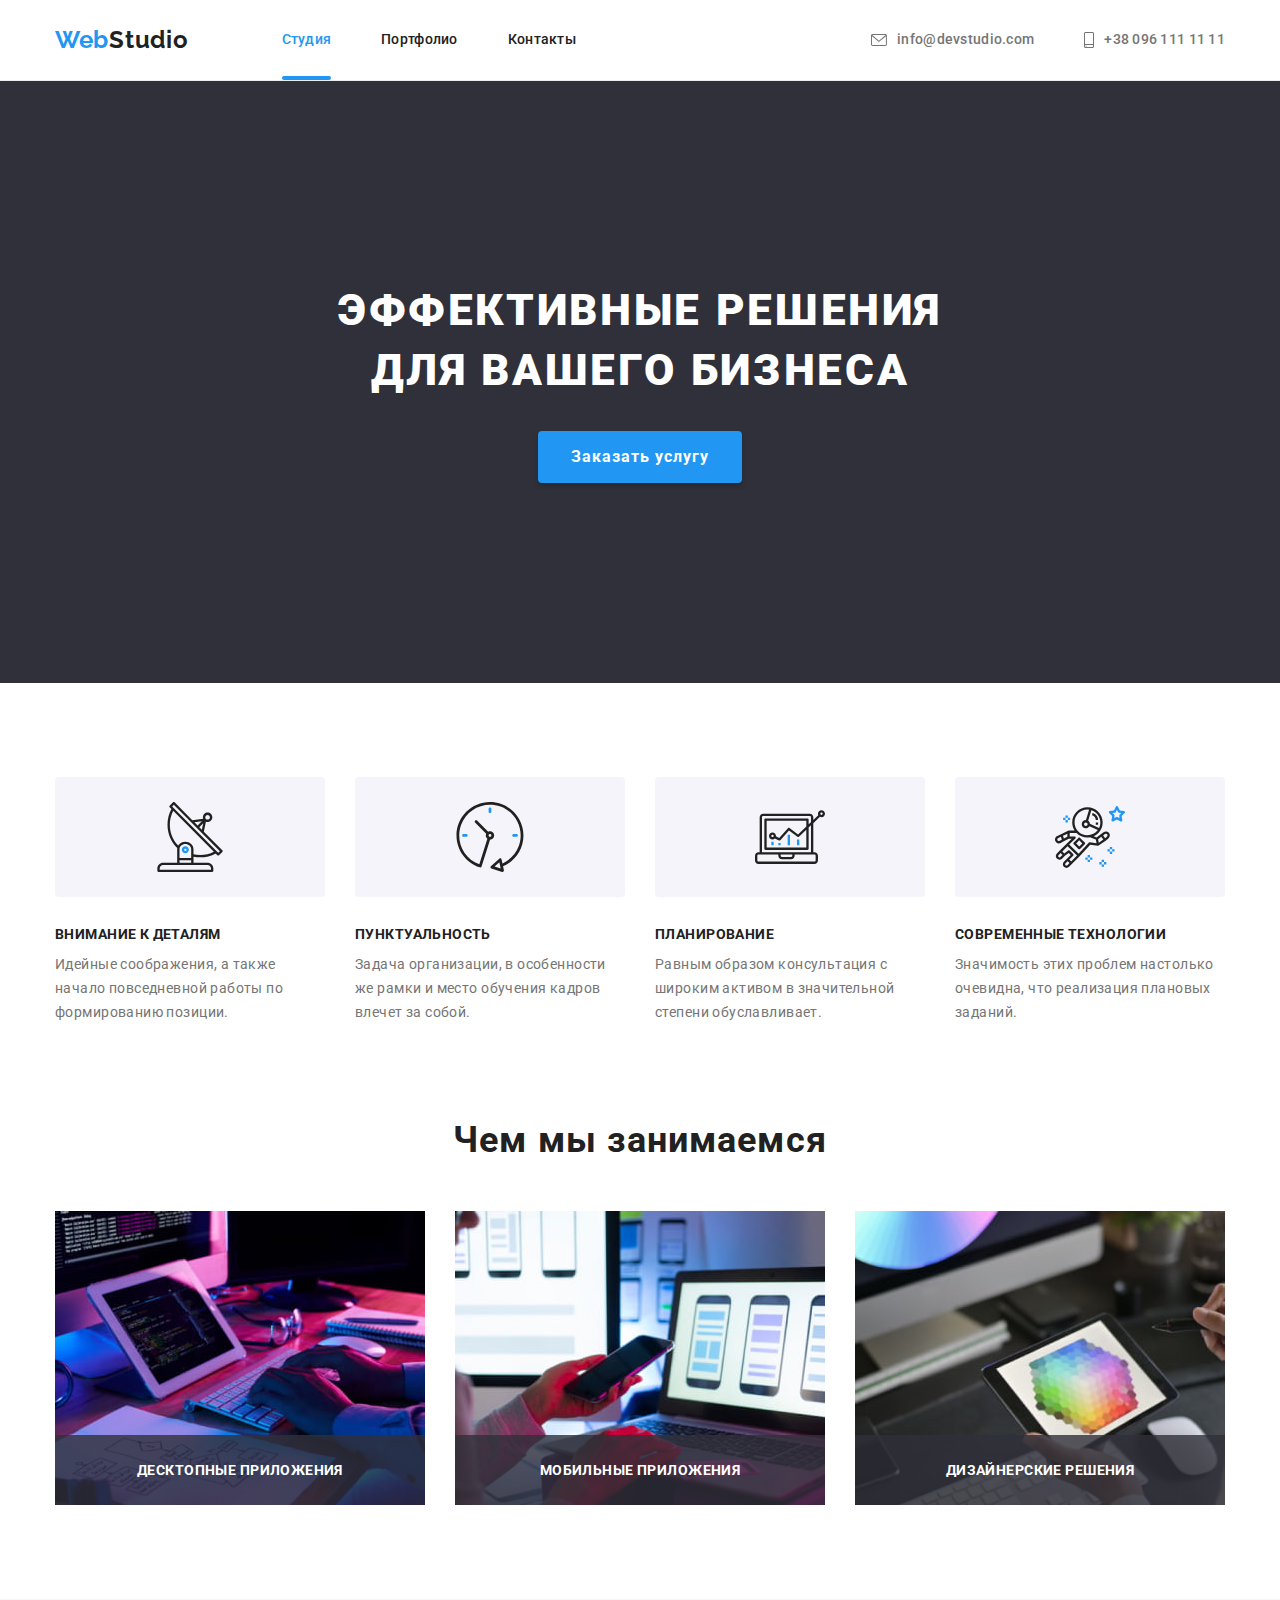
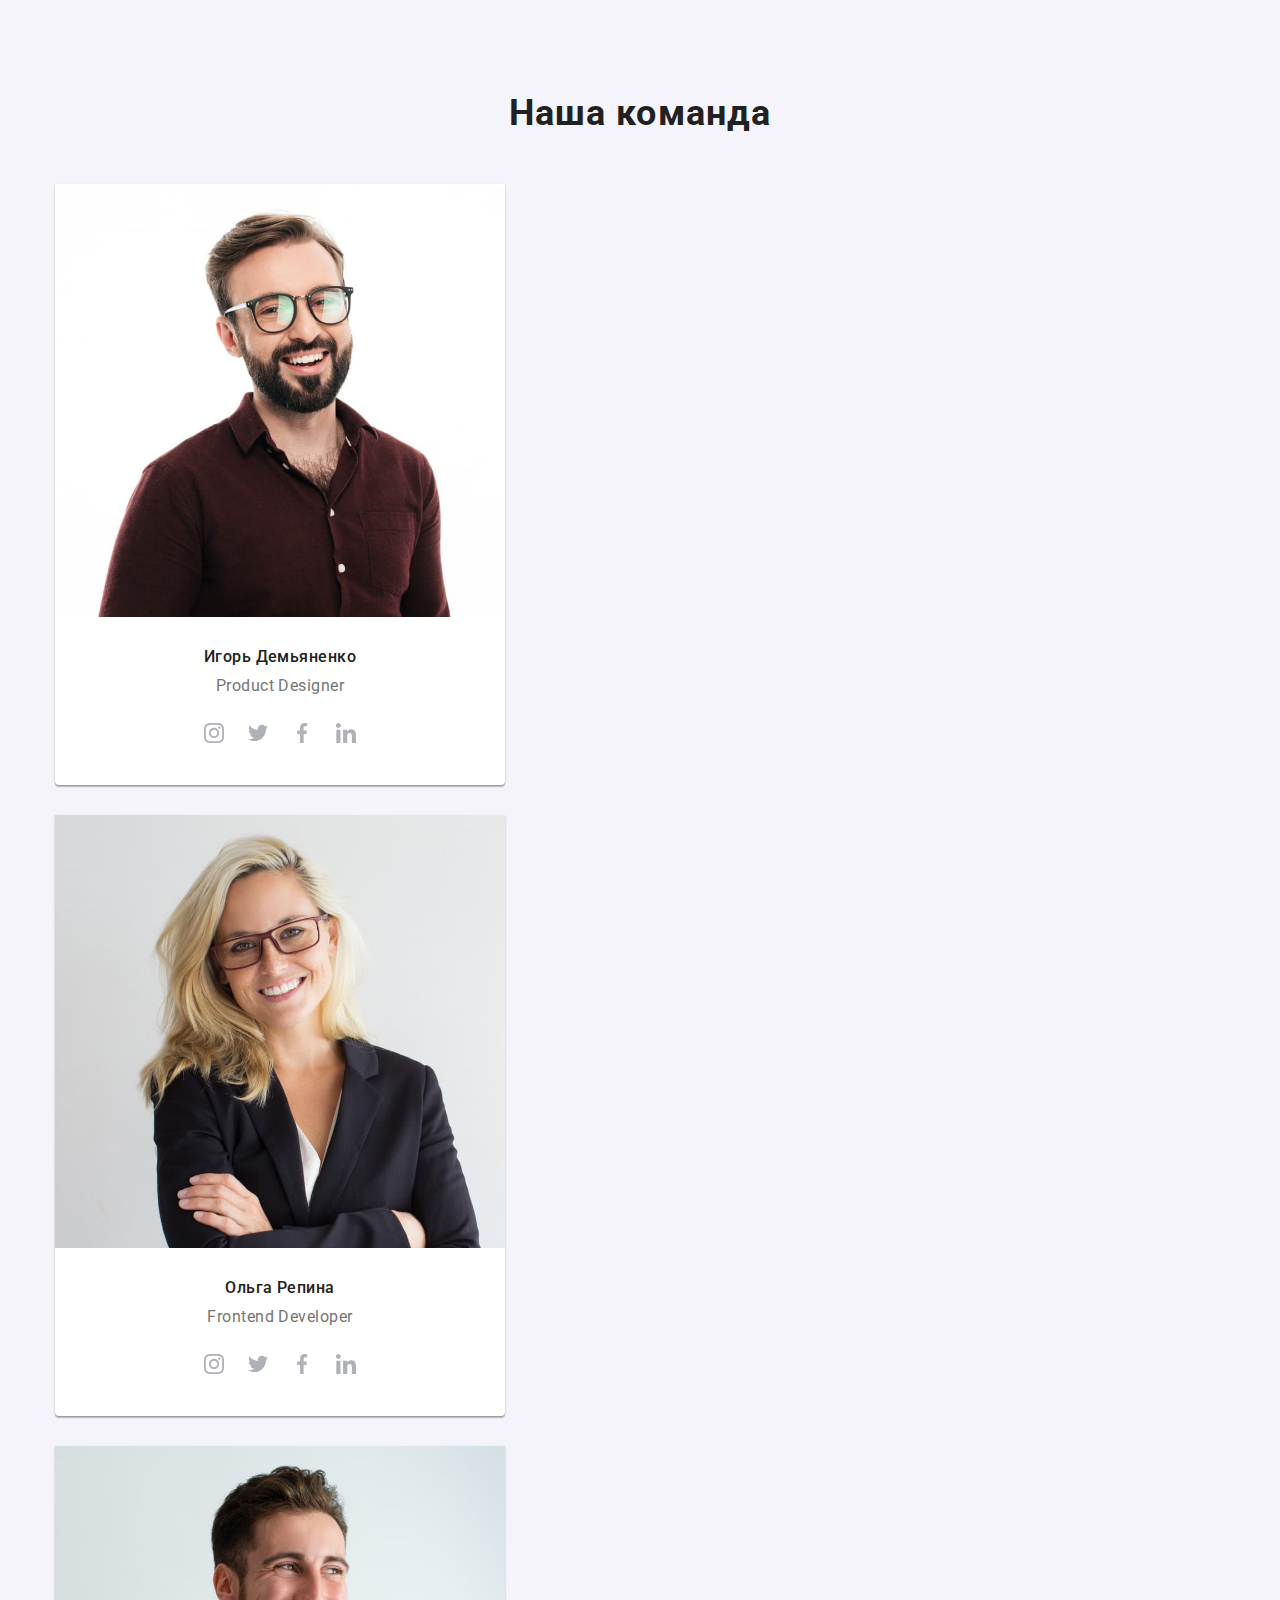
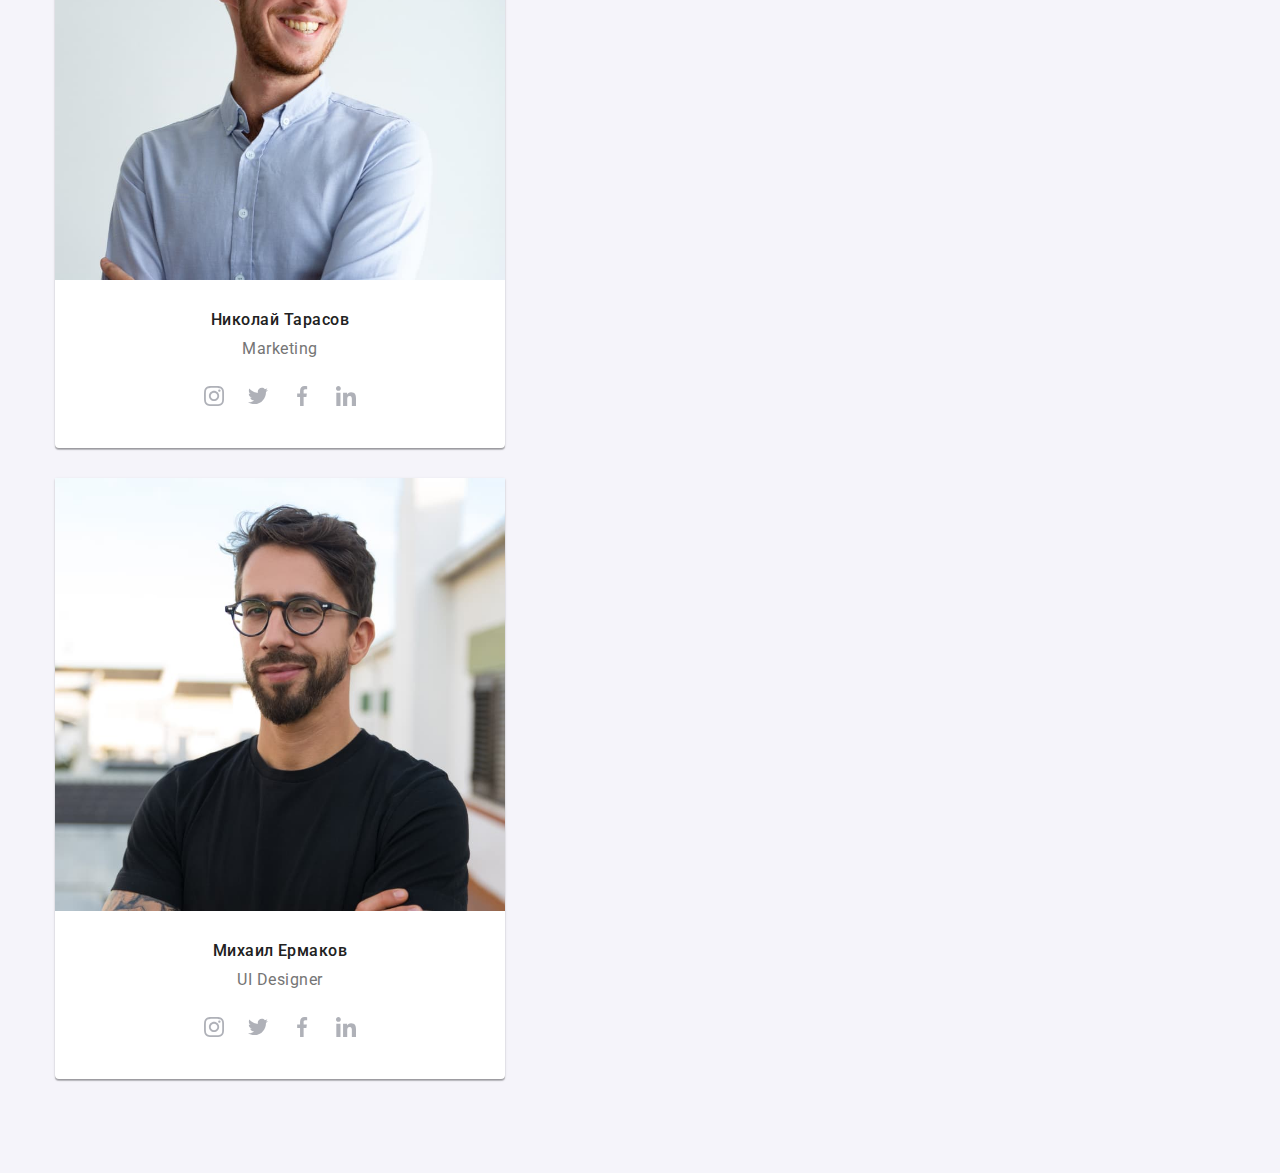
==== index.html @ de8f1e96 "додає команду" ====
<!DOCTYPE html>
<html lang="ru">
  <head>
    <meta charset="UTF-8" />
    <meta http-equiv="X-UA-Compatible" content="IE=edge" />
    <meta name="viewport" content="width=device-width, initial-scale=1.0" />
    <title>WebStudio</title>

    <link rel="preconnect" href="https://fonts.googleapis.com" />
    <link rel="preconnect" href="https://fonts.gstatic.com" crossorigin />
    <link
      href="https://fonts.googleapis.com/css2?family=Raleway:wght@700&family=Roboto:wght@400;500;700;900&display=swap"
      rel="stylesheet"
    />
    <link
      rel="stylesheet"
      href="https://cdnjs.cloudflare.com/ajax/libs/modern-normalize/1.0.0/modern-normalize.min.css"
    />
    <link rel="stylesheet" href="./css/main.min.css" />
  </head>
  <body>
    <!-- ------- Шапка сайту   ------- -->
    <header class="header">
      <div class="container header-container">
        <a lang="en" href="./index.html" class="logo link">
          Web<span class="logo__part">Studio</span>
        </a>

        <button
          type="button"
          class="menu__button"
          data-menu-button
          aria-label="Включение мобильного меню"
          aria-expanded="false"
          aria-controls="menu-container"
        >
          <svg class="menu__icons" width="24" height="16">
            <use
              class="menu-icon"
              href="./images/icon/sprite.svg#icon-menu"
            ></use>
            <use
              class="cross-icon"
              href="./images/icon/sprite.svg#cross-icon"
            ></use>
          </svg>
        </button>

        <nav class="nav">
          <ul class="site-nav__list list">
            <li class="site-nav__item">
              <a
                href="./index.html"
                class="link site-nav__link site-nav__link--current"
              >
                Студия</a
              >
            </li>
            <li class="site-nav__item">
              <a href="./portfolio.html" class="site-nav__link link">
                Портфолио</a
              >
            </li>
            <li class="site-nav__item">
              <a href="" class="site-nav__link link"> Контакты</a>
            </li>
          </ul>
        </nav>

        <ul class="auth-nav list">
          <li class="auth-nav__item">
            <a
              href="mailto:info@devstudio.com"
              class="auth-nav__link auth-nav__link--mail link"
            >
              <svg class="auth-nav__icon" width="16px" height="12px">
                <use href="./images/icon/sprite.svg#icon-envelope"></use></svg
              >info@devstudio.com</a
            >
          </li>
          <li class="auth-nav__item">
            <a
              href="tel:+380961111111"
              class="auth-nav__link auth-nav__link--tel link"
            >
              <svg class="auth-nav__icon" width="10px" height="16px">
                <use href="./images/icon/sprite.svg#icon-smartphone"></use></svg
              >+38 096 111 11 11
            </a>
          </li>
        </ul>
        <div class="menu__container" id="menu-container" data-menu>
          <div class="menu__nav">
            <ul class="menu__nav-list list">
              <li class="menu__nav-item">
                <a class="link menu__nav-link--current" href="./index.html"
                  >Студия</a
                >
              </li>
              <li class="menu__nav-item">
                <a class="link menu__nav-link" href="./portfolio.html"
                  >Портфолио</a
                >
              </li>
              <li class="menu__nav-item">
                <a class="link menu__nav-link" href="./index.html">Контакты</a>
              </li>
            </ul>
          </div>
          <div class="menu__contacts">
            <ul class="menu__contacts-list list">
              <li class="menu__contacts-item">
                <a href="tel:+380961111111" class="menu__contacts-link link"
                  >+38 096 111 11 11</a
                >
              </li>
              <li class="menu__contacts-item">
                <a
                  href="mail:info@devstudio.com"
                  class="menu__contacts-link link"
                  >info@devstudio.com</a
                >
              </li>
            </ul>
            <ul class="main__social-list list">
              <li class="main__social-item">
                <a href="./index.html" class="main__social-link link"
                  >Instagram</a
                >
              </li>
              <li class="main__social-item">
                <a href="./index.html" class="main__social-link link"
                  >Twitter</a
                >
              </li>
              <li class="main__social-item">
                <a href="./index.html" class="main__social-link link"
                  >Facebook</a
                >
              </li>
              <li class="main__social-item">
                <a href="./index.html" class="main__social-link link"
                  >LinkedIn</a
                >
              </li>
            </ul>
          </div>
        </div>
      </div>
    </header>
    <main>
      <!--- --Еффективные решения для вашего бизнеса ---->
      <section class="hero">
        <div class="container">
          <h1 class="hero__title">Эффективные решения для вашего бизнеса</h1>
          <button data-modal-open type="button" class="button">
            Заказать услугу
          </button>
        </div>
      </section>

      <!-------------- Оссобенности ----------------->
      <section class="section">
        <div class="container">
          <h2 hidden>Особенности</h2>
          <ul class="features__list list">
            <li class="features__item">
              <div class="features__icon-container">
                <svg class="features__icon" width="70px" height="70px">
                  <use href="./images/icon/sprite.svg#icon-antenna"></use>
                </svg>
              </div>
              <h3 class="features__title">Внимание к деталям</h3>
              <p class="features__text">
                Идейные соображения, а также начало повседневной работы по
                формированию позиции.
              </p>
            </li>
            <li class="features__item">
              <div class="features__icon-container">
                <svg class="features__icon" width="70px" height="70px">
                  <use href="./images/icon/sprite.svg#icon-clock"></use>
                </svg>
              </div>
              <h3 class="features__title">Пунктуальность</h3>
              <p class="features__text">
                Задача организации, в особенности же рамки и место обучения
                кадров влечет за собой.
              </p>
            </li>
            <li class="features__item">
              <div class="features__icon-container">
                <svg class="features__icon" width="70px" height="70px">
                  <use href="./images/icon/sprite.svg#icon-diagram"></use>
                </svg>
              </div>
              <h3 class="features__title">Планирование</h3>
              <p class="features__text">
                Равным образом консультация с широким активом в значительной
                степени обуславливает.
              </p>
            </li>
            <li class="features__item">
              <div class="features__icon-container">
                <svg class="features__icon" width="70px" height="70px">
                  <use href="./images/icon/sprite.svg#icon-astronaut"></use>
                </svg>
              </div>
              <h3 class="features__title">Современные технологии</h3>
              <p class="features__text">
                Значимость этих проблем настолько очевидна, что реализация
                плановых заданий.
              </p>
            </li>
          </ul>
        </div>
      </section>

      <!-- Чем мы занимаемся -->
      <section class="section performance">
        <div class="container">
          <h2 class="performance__title work">Чем мы занимаемся</h2>
          <ul class="performance__list list">
            <li class="performance__item">
              <div class="performance__thumb">
                <img
                  src="./images/box/box1.jpg"
                  alt="Человек перед планшетом,набирает текст на клавиатуре"
                  width="370"
                  height="294"
                />
                <p class="performance__text">Десктопные приложения</p>
              </div>
            </li>
            <li class="performance__item">
              <div class="performance__thumb">
                <img
                  src="./images/box/box2.jpg"
                  alt="Человек с телефоном в руке работает с ноутбуком"
                  width="370"
                  height="294"
                />
                <p class="performance__text">Мобильные приложения</p>
              </div>
            </li>
            <li class="performance__item">
              <div class="performance__thumb">
                <img
                  src="./images/box/box3.jpg"
                  alt="Человек с планшетом в руке, на планшете цветовая гамма"
                  width="370"
                  height="294"
                />
                <p class="performance__text">Дизайнерские решения</p>
              </div>
            </li>
          </ul>
        </div>
      </section>

      <!-- Наша команда -->
      <section class="section team">
        <div class="container">
          <h2 class="team__title">Наша команда</h2>
          <ul class="team__list list">
            <li class="team__item">
              <img
                class="img"
                src="./images/team/img.jpg"
                alt="Человек в очках и красном поло"
                width="450"
                height="460"
              />
              <div class="team__information-block">
                <h3 class="team__name">Игорь Демьяненко</h3>
                <p lang="en" class="team__position">Product Designer</p>
                <ul class="social-links list">
                  <li class="social-links__item">
                    <a href="" class="social-links__link link"
                      ><svg class="icon-social" width="20px" height="20px">
                        <use
                          href="./images/icon/sprite.svg#icon-instagram"
                        ></use>
                      </svg>
                    </a>
                  </li>
                  <li class="social-links__item">
                    <a href="" class="social-links__link link"
                      ><svg class="icon-social" width="20px" height="20px">
                        <use href="./images/icon/sprite.svg#icon-twitter"></use>
                      </svg>
                    </a>
                  </li>
                  <li class="social-links__item">
                    <a href="" class="social-links__link link"
                      ><svg class="icon-social" width="20px" height="20px">
                        <use
                          href="./images/icon/sprite.svg#icon-facebook"
                        ></use>
                      </svg>
                    </a>
                  </li>
                  <li class="social-links__item">
                    <a href="" class="social-links__link link"
                      ><svg class="icon-social" width="20px" height="20px">
                        <use
                          href="./images/icon/sprite.svg#icon-linkedin"
                        ></use>
                      </svg>
                    </a>
                  </li>
                </ul>
              </div>
            </li>
            <li class="team__item">
              <img
                class="img"
                src="./images/team/img1.jpg"
                alt=":Женщина в черном костюме и очках"
                width="450"
                height="460"
              />
              <div class="team__information-block">
                <h3 class="team__name">Ольга Репина</h3>
                <p lang="en" class="team__position">Frontend Developer</p>
                <ul class="social-links list">
                  <li class="social-links__item">
                    <a href="" class="social-links__link link"
                      ><svg class="icon-social" width="20px" height="20px">
                        <use
                          href="./images/icon/sprite.svg#icon-instagram"
                        ></use>
                      </svg>
                    </a>
                  </li>
                  <li class="social-links__item">
                    <a href="" class="social-links__link"
                      ><svg class="icon-social" width="20px" height="20px">
                        <use href="./images/icon/sprite.svg#icon-twitter"></use>
                      </svg>
                    </a>
                  </li>
                  <li class="social-links__item">
                    <a href="" class="social-links__link"
                      ><svg class="icon-social" width="20px" height="20px">
                        <use
                          href="./images/icon/sprite.svg#icon-facebook"
                        ></use>
                      </svg>
                    </a>
                  </li>
                  <li class="social-links__item">
                    <a href="" class="social-links__link"
                      ><svg class="icon-social" width="20px" height="20px">
                        <use
                          href="./images/icon/sprite.svg#icon-linkedin"
                        ></use>
                      </svg>
                    </a>
                  </li>
                </ul>
              </div>
            </li>
            <li class="team__item">
              <img
                class="img"
                src="./images/team/img2.jpg"
                alt="улыбающийся мужчина в рубашке"
                width="450"
                height="460"
              />
              <div class="team__information-block">
                <h3 class="team__name">Николай Тарасов</h3>
                <p lang="en" class="team__position">Marketing</p>
                <ul class="social-links list">
                  <li class="social-links__item">
                    <a href="" class="social-links__link link"
                      ><svg class="icon-social" width="20px" height="20px">
                        <use
                          href="./images/icon/sprite.svg#icon-instagram"
                        ></use>
                      </svg>
                    </a>
                  </li>
                  <li class="social-links__item">
                    <a href="" class="social-links__link link"
                      ><svg class="icon-social" width="20px" height="20px">
                        <use href="./images/icon/sprite.svg#icon-twitter"></use>
                      </svg>
                    </a>
                  </li>
                  <li class="social-links__item">
                    <a href="" class="social-links__link link"
                      ><svg class="icon-social" width="20px" height="20px">
                        <use
                          href="./images/icon/sprite.svg#icon-facebook"
                        ></use>
                      </svg>
                    </a>
                  </li>
                  <li class="social-links__item">
                    <a href="" class="social-links__link link"
                      ><svg class="icon-social" width="20px" height="20px">
                        <use
                          href="./images/icon/sprite.svg#icon-linkedin"
                        ></use>
                      </svg>
                    </a>
                  </li>
                </ul>
              </div>
            </li>
            <li class="team__item">
              <img
                class="img"
                src="./images/team/img3.jpg"
                alt="Мужчина в черной футболке и очках"
                width="450"
                height="460"
              />
              <div class="team__information-block">
                <h3 class="team__name">Михаил Ермаков</h3>
                <p lang="en" class="team__position">UI Designer</p>
                <ul class="social-links list">
                  <li class="social-links__item">
                    <a href="" class="social-links__link link"
                      ><svg class="icon-social" width="20px" height="20px">
                        <use
                          href="./images/icon/sprite.svg#icon-instagram"
                        ></use>
                      </svg>
                    </a>
                  </li>
                  <li class="social-links__item">
                    <a href="" class="social-links__link link"
                      ><svg class="icon-social" width="20px" height="20px">
                        <use href="./images/icon/sprite.svg#icon-twitter"></use>
                      </svg>
                    </a>
                  </li>
                  <li class="social-links__item">
                    <a href="" class="social-links__link link"
                      ><svg class="icon-social" width="20px" height="20px">
                        <use
                          href="./images/icon/sprite.svg#icon-facebook"
                        ></use>
                      </svg>
                    </a>
                  </li>
                  <li class="social-links__item">
                    <a href="" class="social-links__link link"
                      ><svg class="icon-social" width="20px" height="20px">
                        <use
                          href="./images/icon/sprite.svg#icon-linkedin"
                        ></use>
                      </svg>
                    </a>
                  </li>
                </ul>
              </div>
            </li>
          </ul>
        </div>
      </section>
      <!------------------- Постоянные клиенты----------->
      <!-- <section class="section clients">
        <div class="container">
          <h2 class="clients__title">Постоянные клиенты</h2>
          <ul class="list clients__list">
            <li class="clients__item">
              <a href="" class="clients__link link">
                <svg class="client-icon" width="106" height="60">
                  <use href="./images/icon/sprite.svg#icon-ya-co"></use>
                </svg>
              </a>
            </li>
            <li class="clients__item">
              <a href="" class="clients__link link">
                <svg class="client-icon" width="106" height="60">
                  <use href="./images/icon/sprite.svg#icon-tagline-here"></use>
                </svg>
              </a>
            </li>
            <li class="clients__item">
              <a href="" class="clients__link link">
                <svg class="client-icon" width="106" height="60">
                  <use href="./images/icon/sprite.svg#icon-company"></use>
                </svg>
              </a>
            </li>
            <li class="clients__item">
              <a href="" class="clients__link link">
                <svg class="client-icon" width="106" height="60">
                  <use href="./images/icon/sprite.svg#icon-foster-peters"></use>
                </svg>
              </a>
            </li>
            <li class="clients__item">
              <a href="" class="clients__link link">
                <svg class="client-icon" width="106" height="60">
                  <use href="./images/icon/sprite.svg#icon-brand"></use>
                </svg>
              </a>
            </li>
            <li class="clients__item">
              <a href="" class="clients__link link">
                <svg class="clients__icon" width="106" height="60">
                  <use href="./images/icon/sprite.svg#icon-tag-line"></use>
                </svg>
              </a>
            </li>
          </ul>
        </div>
      </section> -->
    </main>
    <!-- Футер -->
    <!-- <footer class="footer">
      <div class="container footer__container">
        <div class="footer__addres">
          <a lang="en" href="./index.html" class="footer__logo link"
            >Web<span class="footer__logo-part">Studio</span>
          </a>

          <address class="address">
            <ul class="address__list list">
              <li class="address__text">г. Киев, пр-т Леси Украинки, 26</li>
              <li class="address__item">
                <a href="mailto:info@example.com" class="link address__link"
                  >info@example.com</a
                >
              </li>
              <li class="address__item">
                <a href="tel:+380991111111" class="link address__link"
                  >+38 099 111 11 11</a
                >
              </li>
            </ul>
          </address>
        </div>

        <div class="contact-footer">
          <p class="contact-footer__text">присоединяйтесь</p>
          <ul class="contact-footer__list list">
            <li class="contact-footer__item">
              <a href="" class="contact-footer__link link"
                ><svg class="contact-footer__icon" width="20px" height="20px">
                  <use href="./images/icon/sprite.svg#icon-instagram"></use>
                </svg>
              </a>
            </li>
            <li class="contact-footer__item">
              <a href="" class="contact-footer__link link"
                ><svg class="contact-footer__icon" width="20px" height="20px">
                  <use href="./images/icon/sprite.svg#icon-twitter"></use>
                </svg>
              </a>
            </li>
            <li class="contact-footer__item">
              <a href="" class="contact-footer__link link"
                ><svg class="contact-footer__icon" width="20px" height="20px">
                  <use href="./images/icon/sprite.svg#icon-facebook"></use>
                </svg>
              </a>
            </li>
            <li class="contact-footer__item">
              <a href="" class="contact-footer__link link"
                ><svg class="contact-footer__icon" width="20px" height="20px">
                  <use href="./images/icon/sprite.svg#icon-linkedin"></use>
                </svg>
              </a>
            </li>
          </ul>
        </div>

        <div class="subscribe">
          <b class="subscribe__text">Подпишитесь на рассылку</b>
          <form class="subscribe__form">
            <label for="subscribe__label"></label>
            <input
              type="email"
              name="email"
              id="subscribe__label"
              placeholder="E-mail"
              class="subscribe__input"
            />
            <button type="submit" class="button button__subscribe">
              Подписаться
              <svg width="24" height="24" class="subscribe__icon">
                <use href="./images/icon/sprite.svg#send-btn"></use>
              </svg>
            </button>
          </form>
        </div>
      </div>
    </footer> -->
    <!-- --------- бэкдроп и модальное окно--------- -->
    <div class="backdrop is-hidden" data-modal>
      <div class="modal">
        <button data-modal-close class="modal__close-btn" type="button">
          <svg width="11" height="11" class="modal__icon">
            <use href="./images/icon/sprite.svg#icon-close-icon"></use>
          </svg>
        </button>
        <p class="modal__text">Оставьте свои данные, мы вам перезвоним</p>
        <form>
          <div class="input-container">
            <label for="name" class="label">Имя</label>
            <div class="input-wrap">
              <input type="text" name="name" id="name" required class="input" />
              <svg width="18" height="18" class="icon-modal">
                <use href="./images/icon/sprite.svg#icon-person"></use>
              </svg>
            </div>
          </div>
          <div class="input-container">
            <label for="phone" class="label">Телефон</label>
            <div class="input-wrap">
              <input
                type="tel"
                name="phone"
                id="phone"
                required
                minlength="10"
                class="input"
              />
              <svg width="18" height="18" class="icon-modal">
                <use href="./images/icon/sprite.svg#icon-phone"></use>
              </svg>
            </div>
          </div>
          <div class="input-container">
            <label for="mail" class="label">Почта</label>
            <div class="input-wrap">
              <input
                type="email"
                name="mail"
                id="mail"
                required
                minlength="10"
                class="input"
              />
              <svg width="18" height="18" class="icon-modal">
                <use href="./images/icon/sprite.svg#icon-mail"></use>
              </svg>
            </div>
          </div>
          <div class="input-container-comments">
            <label for="comments" class="label">Комментарий</label>
            <textarea
              name="comments"
              id="comments"
              rows="7"
              class="textarea-input"
              placeholder="Введите текст"
            ></textarea>
          </div>

          <div class="policy-container">
            <label for="check" class="license-text">
              <input
                type="checkbox"
                name="license-checkbox"
                id="check"
                class="visually-hidden input-check"
              />
              <svg width="16" height="15" class="chek-icon">
                <use href="./images/icon/sprite.svg#icon-check"></use>
              </svg>
              Соглашаюсь с рассылкой и принимаю&nbsp;
              <a href="./index.html" class="link policy-link">
                Условия договора
              </a>
            </label>
          </div>
          <button type="submit" class="btn-send-modal button">Отправить</button>
        </form>
      </div>
    </div>
    <script src="./js/modal.js"></script>
    <script src="./js/menu.js"></script>
  </body>
</html>
---- css/main.min.css ----
:root{--accent-color: #2196f3;--basic-color-white: #ffffff;--second-background-color: #2f303a;--btn-background: #f5f4fa;--first-text-color: #212121;--secondary-text-color: #757575;--footter-contact-color: rgba(255, 255, 255, 0.6);--icon-color: #afb1b8}.visually-hidden{position:absolute;white-space:nowrap;width:1px;height:1px;overflow:hidden;border:0;padding:0;clip:rect(0 0 0 0);clip-path:inset(50%);margin:-1px}body{color:var(--first-text-color);background-color:var(--basic-color-white);font-family:"Roboto",sans-serif;font-size:14px}*,*::before,*::after{box-sizing:border-box}h1,h2,h3,h4,h5,h6,ul,p{margin-bottom:0;margin-top:0}img{display:block;max-width:100%;height:auto}.link{text-decoration:none}.list{list-style:none;padding:0px;margin:0px}.container{margin:0 auto;padding-left:15px;padding-right:15px}@media screen and (min-width: 480px){.container{width:480px}}@media screen and (min-width: 768px){.container{width:768px}}@media screen and (min-width: 1200px){.container{width:1200px}}.button{display:inline-block;color:var(--basic-color-white);background-color:var(--accent-color);font-family:inherit;font-weight:700;font-size:16px;line-height:1.88;align-items:center;text-align:center;letter-spacing:.06em;cursor:pointer;border-radius:4px;padding:10px 32px;min-width:200px;border:1px solid rgba(0,0,0,0);margin-left:auto;margin-right:auto;box-shadow:0px 4px 4px rgba(0,0,0,.15);transition:background-color 250ms cubic-bezier(0.4, 0, 0.2, 1)}.button:hover,.button:focus{background-color:#188cef}.section{padding-top:60px;padding-bottom:60px}@media screen and (min-width: 1200px){.section{padding-top:94px;padding-bottom:94px}}.backdrop{top:0;left:0;width:100%;height:100%;position:fixed;background-color:rgba(0,0,0,.2);opacity:1;transition:opacity 250ms cubic-bezier(0.4, 0, 0.2, 1);z-index:101;overflow-y:scroll}.is-hidden{visibility:0;opacity:0;pointer-events:none}.modal{justify-content:center;position:absolute;top:50%;left:50%;transform:translate(-50%, -50%) scale(1);background-color:var(--basic-color-white);max-width:450px;width:100%;max-height:609px;border-radius:4px;transition:transform 250ms cubic-bezier(0.4, 0, 0.2, 1);padding:40px;overflow:auto}.is-hidden .modal{transform:scale(1.1) translate(-50%, -50%)}@media screen and (min-width: 1200px){.modal{max-width:528px;height:581px}}.modal__close-btn{position:absolute;right:8px;top:8px;display:flex;align-items:center;justify-content:center;border:1px solid rgba(0,0,0,.1);border-radius:50%;cursor:pointer;width:30px;height:30px;background-color:rgba(0,0,0,0);fill:#000;transition:fill 250ms cubic-bezier(0.4, 0, 0.2, 1)}.modal__close-btn:hover,.modal__close-btn:focus{fill:var(--accent-color)}.modal__text{font-style:normal;font-weight:700;font-size:20px;line-height:1.5;text-align:center;letter-spacing:.03em;color:var(--first-text-color);margin-bottom:12px}@media screen and (min-width: 1200px){.modal__text{line-height:1.15}}.input-container{display:flex;flex-direction:column;margin-left:auto;margin-right:auto;margin-bottom:10px;width:100%}.input-container:not(:last-child){margin-bottom:10px}.input-container-comments{display:flex;padding:0;margin-bottom:20px;flex-direction:column;margin-left:auto;margin-right:auto;margin-bottom:20px;width:100%}.label{font-weight:400;font-size:12px;line-height:1.16;letter-spacing:.01em;color:var(--secondary-text-color);margin-bottom:4px}.input{width:100%;height:40px;border:1px solid rgba(33,33,33,.2);border-radius:4px;padding:14px 42px;outline:rgba(0,0,0,0);transition:border-color 250ms cubic-bezier(0.4, 0, 0.2, 1)}.input:focus{border-color:var(--accent-color)}.icon-modal{position:absolute;left:15px;top:50%;transform:translateY(-50%);fill:var(--first-text-color);transition:fill 250ms cubic-bezier(0.4, 0, 0.2, 1)}.input:focus+.icon-modal{fill:var(--accent-color)}.input-wrap{position:relative;padding:0;margin:0}.textarea-input{width:100%;border:1px solid rgba(33,33,33,.2);border-radius:4px;padding:14px 42px;outline:rgba(0,0,0,0);transition:border-color 250ms cubic-bezier(0.4, 0, 0.2, 1);height:120px;resize:none;padding:12px 16px}.textarea-input:focus{border-color:var(--accent-color)}.textarea-input::placeholder{margin:12px 16px;font-style:normal;font-weight:400;font-size:12px;line-height:1.16;letter-spacing:.01em;color:rgba(117,117,117,.5)}.chek-icon{display:inline-block;margin-right:8.38px;border:2px solid var(--first-text-color);border-radius:2px;transition:background-color 250ms cubic-bezier(0.4, 0, 0.2, 1),border-color 250ms cubic-bezier(0.4, 0, 0.2, 1)}.input-check:checked+.chek-icon{background-color:var(--accent-color);border-color:var(--accent-color)}.input-check:focus+.chek-icon{border-color:var(--accent-color)}.policy-link{text-decoration:underline;color:var(--accent-color);font-size:12px;line-height:1.17;letter-spacing:.03em}.license-text{display:flex;align-items:center;justify-content:center;font-style:normal;font-weight:400;font-size:12px;line-height:1.17;letter-spacing:.03em;color:var(--secondary-text-color)}@media screen and (min-width: 1200px){.license-text{font-size:14px;line-height:1.71}}.policy-container{padding-bottom:0;margin-bottom:30px}.btn-send-modal{height:50px;display:flex;align-items:center;justify-content:center;margin:0 auto}.menu__button{padding:0;margin-left:auto;border:none;background-color:rgba(0,0,0,0);margin-left:auto;z-index:100}@media screen and (min-width: 768px){.menu__button{display:none}}.cross-icon{display:none}.menu__button.is-open .cross-icon{display:block}@media screen and (min-width: 768px){.cross-icon,.menu-icons{display:none}}.menu__button.is-open .menu-icon{display:none}.menu-icon,.cross-icon{fill:var(--first-text-color);transition:fill 250ms cubic-bezier(0.4, 0, 0.2, 1)}.menu-icon .menu__button:hover,.menu__button:focus .menu-icon,.cross-icon .menu__button:hover,.menu__button:focus .cross-icon{fill:var(--accent-color)}@media screen and (min-width: 768px){.menu-icon,.cross-icon{display:none}}.is-open{top:21px;right:25px;display:block;position:fixed}@media screen and (max-width: 767.98px){.menu__container{display:none;position:fixed;top:0;width:100vw;height:100vh;left:0;padding:48px 10px 48px 40px;left:0;font-weight:500;font-size:40px;line-height:1.17;letter-spacing:.02em;background:var(--basic-color-white);box-shadow:0px 4px 8px rgba(0,0,0,.04),0px 2px 4px rgba(0,0,0,.08),0px 1px 3px rgba(0,0,0,.16);overflow:auto}.menu__container.is-open{display:flex;flex-direction:column}}@media screen and (min-width: 768px){.menu__container{display:none}}.menu__nav{margin-bottom:auto}.menu__nav-item:not(:last-child){margin-bottom:32px}.menu__nav-link{color:var(--first-text-color)}.menu__nav-link:hover,.menu__nav-link:hover{color:var(--accent-color)}.menu__nav-link--current{color:var(--accent-color)}.menu__contacts-list{margin-bottom:64px}.menu__contacts-item:nth-child(1){margin-bottom:32px}.menu__contacts-link{color:var(--secondary-text-color);transition:color 250ms cubic-bezier(0.4, 0, 0.2, 1)}.menu__contacts-link:hover,.menu__contacts-link:focus{color:var(--accent-color)}.main__social-list{display:flex}.main__social-item{position:relative;margin-right:20px}.main__social-item:not(:last-child)::after{content:"";position:absolute;top:45%;right:-10px;width:1px;height:22px;border:1px solid rgba(33,33,33,.2)}.main__social-link{font-style:normal;font-weight:500;font-size:18px;line-height:1.22px;letter-spacing:.02em;color:#2196f3;transition:color 250ms cubic-bezier(0.4, 0, 0.2, 1)}.header{border-bottom:1px solid #ececec;position:relative}.header-container{display:flex}.nav{display:none}@media screen and (min-width: 768px){.nav{display:flex;margin-left:88px}}@media screen and (min-width: 1200px){.nav{margin-left:93px}}.logo{display:block;padding-top:16px;padding-bottom:16px;color:var(--accent-color);font-family:"Raleway",sans-serif;font-weight:700;font-size:24px;line-height:1.16;letter-spacing:.03em}@media screen and (min-width: 768px){.logo{padding-top:26px;padding-bottom:26px}}.logo__part{color:var(--first-text-color)}.site-nav__list{display:none}@media screen and (min-width: 768px){.site-nav__list{display:flex}}.site-nav__item:not(:first-child){margin-left:50px}.site-nav__link{display:block;padding-top:24px;padding-bottom:25px;font-weight:500;line-height:1.14;letter-spacing:.02em;color:var(--first-text-color);padding-top:32px;padding-bottom:32px;position:relative;transition:color 250ms cubic-bezier(0.4, 0, 0.2, 1)}.site-nav__link::after{content:"";position:absolute;left:0;bottom:0;display:block;width:100%;height:4px;background-color:var(--accent-color);border-radius:2px;transform:scaleX(0);transition:transform 250ms cubic-bezier(0.4, 0, 0.2, 1)}.site-nav__link:hover,.site-nav__link:focus{color:var(--accent-color)}.site-nav__link:hover::after,.site-nav__link:focus::after{transform:scaleX(1)}.site-nav__link--current{color:var(--accent-color)}.site-nav__link--current::after{content:"";position:absolute;left:0;bottom:0;display:block;width:100%;height:4px;background-color:var(--accent-color);border-radius:2px;transform:scaleX(1);opacity:1}.auth-nav{display:none}@media screen and (min-width: 768px){.auth-nav{display:flex;flex-direction:column;margin-left:auto}}@media screen and (min-width: 1200px){.auth-nav{flex-direction:row}}@media screen and (min-width: 1200px){.auth-nav__item:not(:first-child){margin-left:50px}.auth-nav__link{padding-top:32px;padding-bottom:32px}}.auth-nav__icon{margin-right:10px;fill:currentColor}@media screen and (max-width: 1199.5px){.auth-nav__item:nth-child(1){margin-bottom:10px}}.auth-nav__link{display:flex;color:var(--secondary-text-color);font-weight:500;line-height:1.14;letter-spacing:.02em;align-items:center;transition:color 250ms cubic-bezier(0.4, 0, 0.2, 1)}.auth-nav__link:hover,.auth-nav__link:focus{color:var(--accent-color)}.auth-nav__link:hover::after,.auth-nav__link:focus::after{transform:scaleX(1)}@media screen and (max-width: 1199.5px){.auth-nav__link--mail{padding-top:21px;line-height:1.16}.auth-nav__link--tel{padding-bottom:21px;line-height:1.16}}.hero{color:var(--basic-color-white);background-color:var(--second-background-color);background-size:cover;background-repeat:no-repeat;background-position:center;margin-bottom:0;margin-top:0;margin-left:auto;margin-right:auto;padding-top:118px;padding-bottom:118px;text-align:center}@media screen and (min-width: 1200px){.hero{padding-top:200px;padding-bottom:200px}}.hero__title{font-weight:900;font-size:26px;line-height:1.62;letter-spacing:.06em;text-transform:uppercase;text-align:center;max-width:360px;margin-top:0;margin-left:auto;margin-right:auto;margin-bottom:30px}@media screen and (min-width: 1200px){.hero__title{font-size:44px;line-height:1.36;max-width:696px}}.features__title{font-weight:700;font-size:14px;line-height:1.14;text-align:center;letter-spacing:.03em;text-transform:uppercase;margin-bottom:10px}@media screen and (min-width: 768px){.features__title{text-align:left}}.features__text{font-weight:400;font-size:14px;line-height:1.71;letter-spacing:.03em;color:var(--secondary-text-color)}@media screen and (min-width: 768px){.features__list{display:flex;flex-wrap:wrap}}.features__item{max-width:450px}.features__item:not(:last-child){margin-bottom:30px}@media screen and (min-width: 768px){.features__item{max-width:354px}}@media screen and (min-width: 1200px){.features__item{max-width:270px;margin-bottom:0;flex-wrap:nowrap}}@media screen and (min-width: 1200px){.features__item:not(:last-child){margin-right:30px;margin-bottom:0}}@media screen and (min-width: 768px){.features__item:nth-child(2n+1){margin-right:30px}}@media screen and (min-width: 768px){.features__item:nth-child(n+3){margin-bottom:0px}}.features__icon-container{height:120px;display:flex;align-items:center;justify-content:center;margin-bottom:30px;background-color:var(--btn-background);border-radius:4px}.performance{display:none;padding-top:0}@media screen and (min-width: 1200px){.performance{display:block}}.performance__title{font-weight:700;font-size:36px;line-height:1.17;text-align:center;letter-spacing:.03em;margin-bottom:50px}.performance__thumb{position:relative}.performance__text{display:flex;position:absolute;bottom:0;background-color:rgba(47,48,58,.8);justify-content:center;align-items:center;height:70px;width:100%;font-style:normal;font-weight:700;line-height:16px;text-align:center;letter-spacing:.03em;text-transform:uppercase;color:var(--basic-color-white)}.performance__list{display:flex}.performance__item:not(:last-child){margin-right:30px}.team{background-color:var(--btn-background)}.team__title{font-style:normal;font-size:36px;color:var(--first-text-color);margin-bottom:50px;font-weight:700;line-height:1.14;letter-spacing:.03em;text-align:center}.team__item{max-width:450px;box-shadow:0px 1px 3px rgba(0,0,0,.12),0px 1px 1px rgba(0,0,0,.14),0px 2px 1px rgba(0,0,0,.2);border-radius:0px 0px 4px 4px;background-color:var(--basic-color-white)}.team__item:not(:last-child){margin-bottom:30px}.team__information-block{padding:30px 0px}.team__name{margin-bottom:10px;font-weight:500;font-size:16px;line-height:1.19;text-align:center;letter-spacing:.03em;color:var(--first-text-color)}.team__position{font-weight:400;font-size:16px;line-height:1.19;text-align:center;letter-spacing:.03em;color:var(--secondary-text-color);margin-bottom:16px}.social-links{display:flex;justify-content:center;align-items:center}.social-links__link{display:flex;width:44px;height:44px;justify-content:center;align-items:center;border-radius:50%;fill:var(--icon-color);transition:background-color 250ms cubic-bezier(0.4, 0, 0.2, 1),fill 250ms cubic-bezier(0.4, 0, 0.2, 1)}.social-links__link:hover,.social-links__link:focus{background-color:var(--accent-color);fill:var(--basic-color-white)}.clients__title{font-style:normal;font-weight:700;font-size:36px;line-height:1.17;text-align:center;letter-spacing:.03em;margin-bottom:50px}.clients__list{display:flex}.clients__item:not(:last-child){margin-right:30px}.clients__link{display:flex;width:170px;height:92px;justify-content:center;align-items:center;border:1px solid var(--icon-color);border-radius:4px;outline:rgba(0,0,0,0);fill:var(--icon-color);transition:border-color 250ms cubic-bezier(0.4, 0, 0.2, 1),fill 250ms cubic-bezier(0.4, 0, 0.2, 1)}.clients__link:hover,.clients__link:focus{border-color:var(--accent-color);fill:var(--accent-color)}.footer{padding-top:60px;padding-bottom:60px;display:flex;background-color:var(--second-background-color)}.footer__container{display:flex;align-items:baseline}.footer__addres{margin-right:70px}.footer__logo{display:block;color:var(--accent-color);font-family:"Raleway",sans-serif;font-weight:700;font-size:26px;line-height:1.19;letter-spacing:.03em}.footer__logo-part{color:var(--basic-color-white)}.address{margin-top:20px}.address__link{transition:color 250ms cubic-bezier(0.4, 0, 0.2, 1);font-weight:400;line-height:1.71;letter-spacing:.03em;font-style:normal;color:var(--footter-contact-color)}.address__link:hover,.address__link:focus{color:var(--accent-color)}.address__item:not(:last-child){margin-bottom:9px}.address__text{font-weight:400;line-height:1.71;letter-spacing:.03em;font-style:normal;color:var(--basic-color-white);margin-bottom:9px}.contact-footer{margin-right:auto}.contact-footer__list{display:flex}.contact-footer__text{font-style:normal;font-weight:700;line-height:16px;letter-spacing:.03em;text-transform:uppercase;color:var(--basic-color-white);margin-bottom:20px}.contact-footer__item:not(:last-child){margin-right:10px}.contact-footer__link{width:44px;height:44px;display:flex;background-color:rgba(255,255,255,.1);fill:var(--basic-color-white);justify-content:center;align-items:center;border-radius:50%;transition:background-color 250ms cubic-bezier(0.4, 0, 0.2, 1)}.contact-footer__link:hover,.contact-footer__link:focus{background-color:var(--accent-color)}.subscribe__text{font-style:normal;font-weight:700;font-size:14px;line-height:1.14;letter-spacing:.03em;text-transform:uppercase;color:#fff}.subscribe__form{margin-top:20px;margin-left:0}.subscribe__input{width:358px;height:50px;margin-right:10px;border:1px solid rgba(255,255,255,.3);filter:drop-shadow(0px 4px 4px rgba(0, 0, 0, 0.15));border-radius:4px;background-color:rgba(0,0,0,0);padding-left:16px;margin-right:12px;color:var(--basic-color-white)}.subscribe__input::placeholder{font-style:normal;font-size:16px;line-height:1.25;display:flex;align-items:center;letter-spacing:.03em;color:rgba(255,255,255,.6);padding-top:15px;padding-bottom:15px}.button__subscribe{display:inline-flex;min-width:200px;height:50px;border:0px;margin-left:auto;margin-right:auto}.subscribe__icon{margin-left:10px;fill:var(--basic-color-white)}.sorting__list{display:flex;justify-content:center;margin-bottom:50px}.sorting__item:not(:first-child){margin-left:8px}.sorting__btn,.sorting__btn--current{min-width:73px;padding:6px 22px;background-color:var(--btn-background);color:var(--first-text-color);box-shadow:none;font-weight:500;line-height:1.63;letter-spacing:.03em;border:1px solid rgba(0,0,0,0);transition:background-color 250ms cubic-bezier(0.4, 0, 0.2, 1),color 250ms cubic-bezier(0.4, 0, 0.2, 1),box-shadow 250ms cubic-bezier(0.4, 0, 0.2, 1)}.sorting__btn:hover,.sorting__btn:focus{background-color:var(--accent-color);color:var(--basic-color-white);box-shadow:0px 3px 1px rgba(0,0,0,.1),0px 1px 2px rgba(0,0,0,.08),0px 2px 2px rgba(0,0,0,.12)}.sorting__btn--current{background-color:var(--accent-color);color:var(--basic-color-white);box-shadow:0px 3px 1px rgba(0,0,0,.1),0px 1px 2px rgba(0,0,0,.08),0px 2px 2px rgba(0,0,0,.12)}.portfolio__list{display:flex;flex-wrap:wrap}.portfolio__item{margin-bottom:30px}.portfolio__item:not(:nth-child(3n)){margin-right:30px}.portfolio__item:nth-last-child(-n+3){margin-bottom:0}.portfolio__link{display:block;background-color:var(--basic-color-white);cursor:pointer;transition:box-shadow 250ms cubic-bezier(0.4, 0, 0.2, 1)}.portfolio__link:hover,.portfolio__link:focus{box-shadow:0px 1px 1px rgba(0,0,0,.12),0px 4px 4px rgba(0,0,0,.06),1px 4px 6px rgba(0,0,0,.16)}.portfolio__inform-block{padding:20px 24px 20px 24px;border:1px solid #eee;border-top:0}.portfolio__title{font-weight:700;font-size:18px;line-height:2;letter-spacing:.06em;font-style:normal;color:var(--first-text-color)}.portfolio__text{font-weight:400;font-size:16px;line-height:1.88;letter-spacing:.03em;color:var(--secondary-text-color)}.overlay{position:absolute;left:0;bottom:0;background-color:rgba(33,150,243,.9);width:370px;height:294px;transform:translateY(101%);transition:transform 250ms cubic-bezier(0.4, 0, 0.2, 1)}.portfolio__link:hover .overlay,.portfolio__link:focus .overlay{transform:translateY(0)}.portfolio__thumb{position:relative;overflow:hidden}.overlay__text{font-style:normal;font-weight:400;font-size:18px;line-height:1.56;letter-spacing:.03em;color:var(--basic-color-white);padding:63px 24px}/*# sourceMappingURL=main.min.css.map */
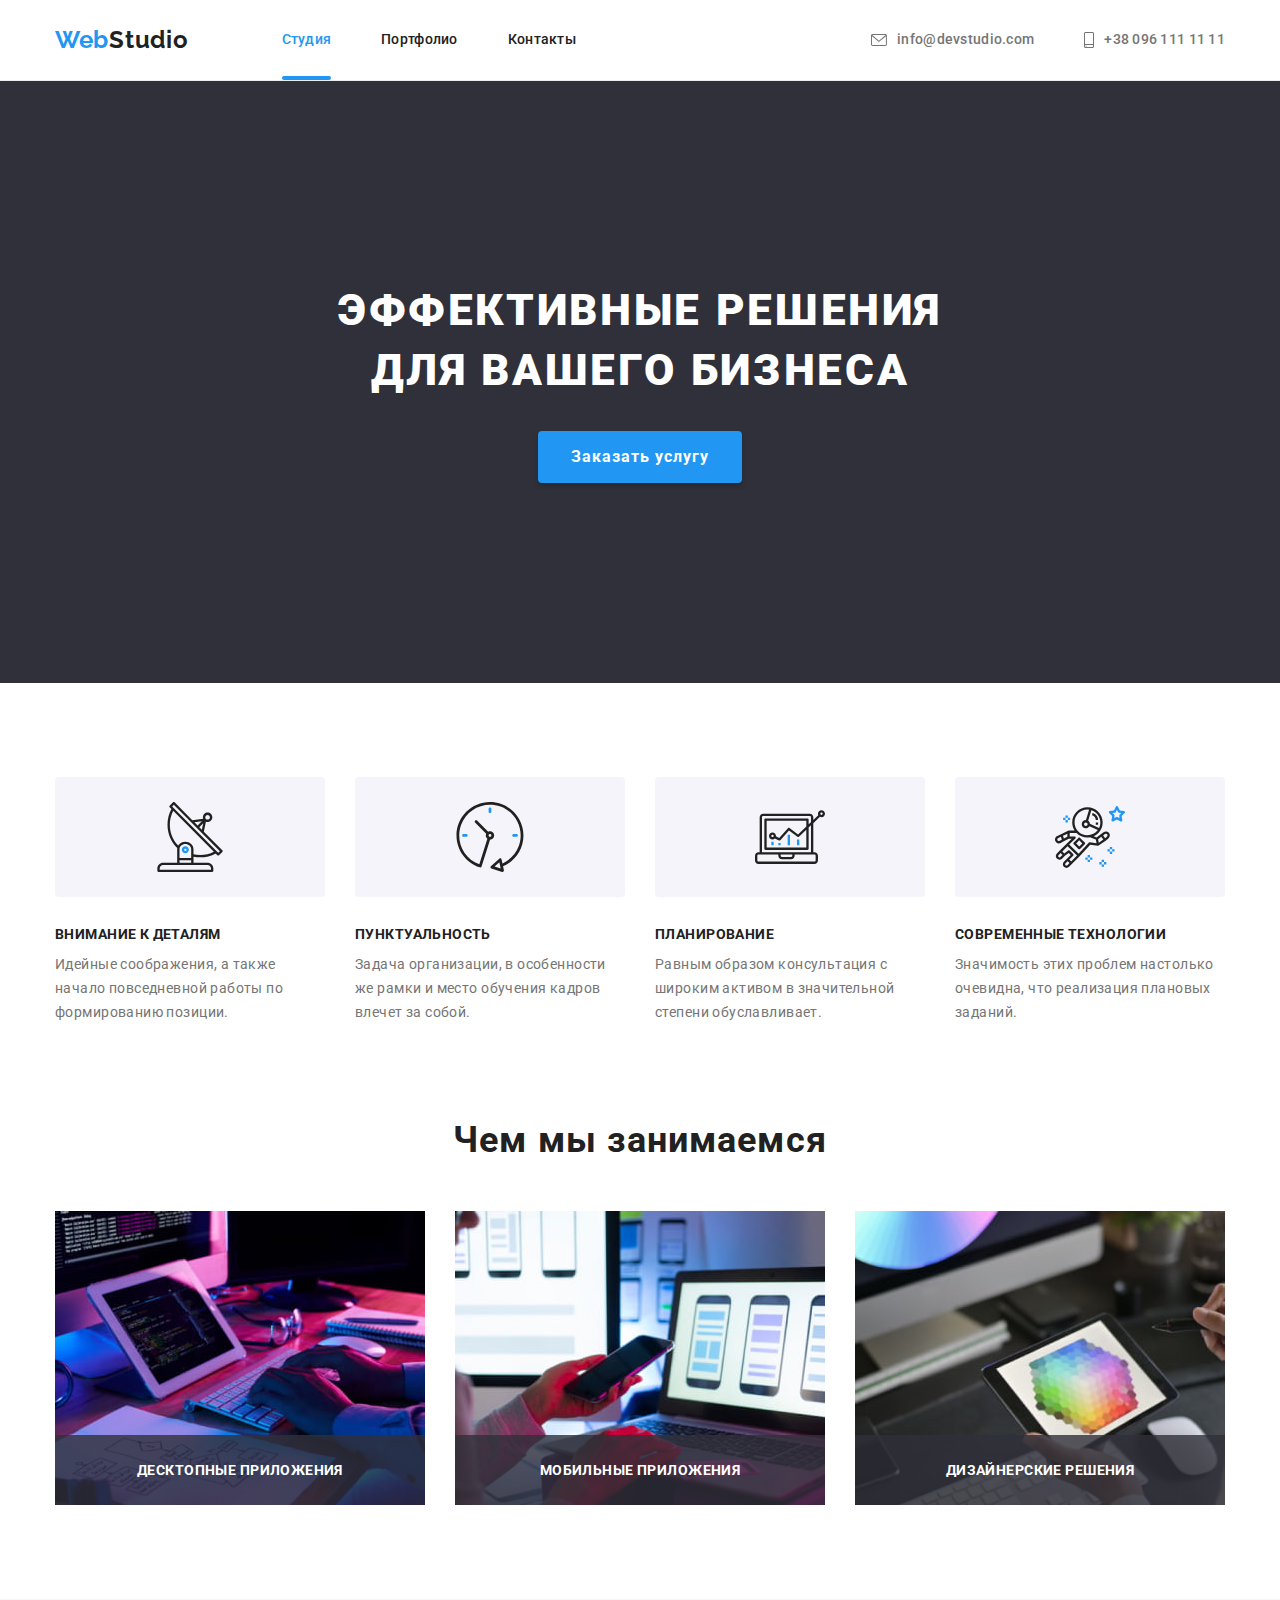
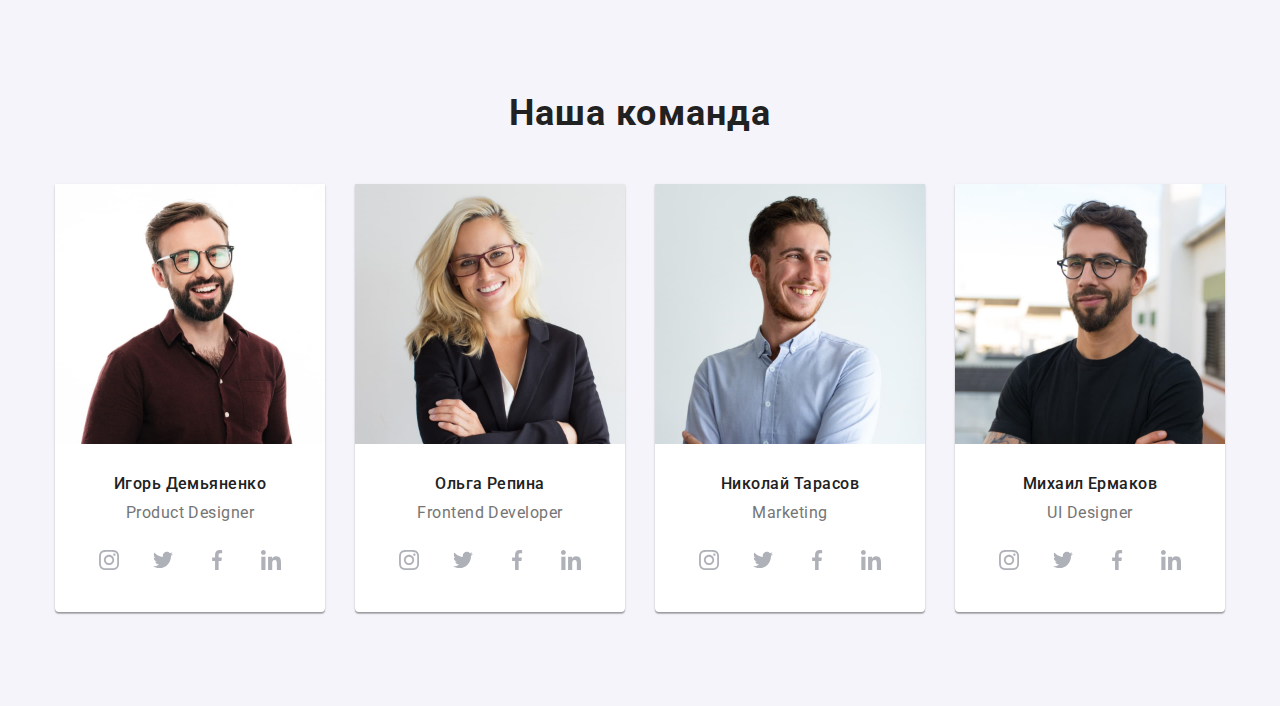
==== commit 7b017986: "додає адаптив секції команда" ====
--- a/index.html
+++ b/index.html
@@ -268,8 +268,8 @@
                 class="img"
                 src="./images/team/img.jpg"
                 alt="Человек в очках и красном поло"
-                width="450"
-                height="460"
+                width="270"
+                height="260"
               />
               <div class="team__information-block">
                 <h3 class="team__name">Игорь Демьяненко</h3>
@@ -317,8 +317,8 @@
                 class="img"
                 src="./images/team/img1.jpg"
                 alt=":Женщина в черном костюме и очках"
-                width="450"
-                height="460"
+                width="270"
+                height="260"
               />
               <div class="team__information-block">
                 <h3 class="team__name">Ольга Репина</h3>
@@ -366,8 +366,8 @@
                 class="img"
                 src="./images/team/img2.jpg"
                 alt="улыбающийся мужчина в рубашке"
-                width="450"
-                height="460"
+                width="270"
+                height="260"
               />
               <div class="team__information-block">
                 <h3 class="team__name">Николай Тарасов</h3>
@@ -415,8 +415,8 @@
                 class="img"
                 src="./images/team/img3.jpg"
                 alt="Мужчина в черной футболке и очках"
-                width="450"
-                height="460"
+                width="270"
+                height="260"
               />
               <div class="team__information-block">
                 <h3 class="team__name">Михаил Ермаков</h3>
--- a/css/main.min.css
+++ b/css/main.min.css
@@ -1 +1 @@
-:root{--accent-color: #2196f3;--basic-color-white: #ffffff;--second-background-color: #2f303a;--btn-background: #f5f4fa;--first-text-color: #212121;--secondary-text-color: #757575;--footter-contact-color: rgba(255, 255, 255, 0.6);--icon-color: #afb1b8}.visually-hidden{position:absolute;white-space:nowrap;width:1px;height:1px;overflow:hidden;border:0;padding:0;clip:rect(0 0 0 0);clip-path:inset(50%);margin:-1px}body{color:var(--first-text-color);background-color:var(--basic-color-white);font-family:"Roboto",sans-serif;font-size:14px}*,*::before,*::after{box-sizing:border-box}h1,h2,h3,h4,h5,h6,ul,p{margin-bottom:0;margin-top:0}img{display:block;max-width:100%;height:auto}.link{text-decoration:none}.list{list-style:none;padding:0px;margin:0px}.container{margin:0 auto;padding-left:15px;padding-right:15px}@media screen and (min-width: 480px){.container{width:480px}}@media screen and (min-width: 768px){.container{width:768px}}@media screen and (min-width: 1200px){.container{width:1200px}}.button{display:inline-block;color:var(--basic-color-white);background-color:var(--accent-color);font-family:inherit;font-weight:700;font-size:16px;line-height:1.88;align-items:center;text-align:center;letter-spacing:.06em;cursor:pointer;border-radius:4px;padding:10px 32px;min-width:200px;border:1px solid rgba(0,0,0,0);margin-left:auto;margin-right:auto;box-shadow:0px 4px 4px rgba(0,0,0,.15);transition:background-color 250ms cubic-bezier(0.4, 0, 0.2, 1)}.button:hover,.button:focus{background-color:#188cef}.section{padding-top:60px;padding-bottom:60px}@media screen and (min-width: 1200px){.section{padding-top:94px;padding-bottom:94px}}.backdrop{top:0;left:0;width:100%;height:100%;position:fixed;background-color:rgba(0,0,0,.2);opacity:1;transition:opacity 250ms cubic-bezier(0.4, 0, 0.2, 1);z-index:101;overflow-y:scroll}.is-hidden{visibility:0;opacity:0;pointer-events:none}.modal{justify-content:center;position:absolute;top:50%;left:50%;transform:translate(-50%, -50%) scale(1);background-color:var(--basic-color-white);max-width:450px;width:100%;max-height:609px;border-radius:4px;transition:transform 250ms cubic-bezier(0.4, 0, 0.2, 1);padding:40px;overflow:auto}.is-hidden .modal{transform:scale(1.1) translate(-50%, -50%)}@media screen and (min-width: 1200px){.modal{max-width:528px;height:581px}}.modal__close-btn{position:absolute;right:8px;top:8px;display:flex;align-items:center;justify-content:center;border:1px solid rgba(0,0,0,.1);border-radius:50%;cursor:pointer;width:30px;height:30px;background-color:rgba(0,0,0,0);fill:#000;transition:fill 250ms cubic-bezier(0.4, 0, 0.2, 1)}.modal__close-btn:hover,.modal__close-btn:focus{fill:var(--accent-color)}.modal__text{font-style:normal;font-weight:700;font-size:20px;line-height:1.5;text-align:center;letter-spacing:.03em;color:var(--first-text-color);margin-bottom:12px}@media screen and (min-width: 1200px){.modal__text{line-height:1.15}}.input-container{display:flex;flex-direction:column;margin-left:auto;margin-right:auto;margin-bottom:10px;width:100%}.input-container:not(:last-child){margin-bottom:10px}.input-container-comments{display:flex;padding:0;margin-bottom:20px;flex-direction:column;margin-left:auto;margin-right:auto;margin-bottom:20px;width:100%}.label{font-weight:400;font-size:12px;line-height:1.16;letter-spacing:.01em;color:var(--secondary-text-color);margin-bottom:4px}.input{width:100%;height:40px;border:1px solid rgba(33,33,33,.2);border-radius:4px;padding:14px 42px;outline:rgba(0,0,0,0);transition:border-color 250ms cubic-bezier(0.4, 0, 0.2, 1)}.input:focus{border-color:var(--accent-color)}.icon-modal{position:absolute;left:15px;top:50%;transform:translateY(-50%);fill:var(--first-text-color);transition:fill 250ms cubic-bezier(0.4, 0, 0.2, 1)}.input:focus+.icon-modal{fill:var(--accent-color)}.input-wrap{position:relative;padding:0;margin:0}.textarea-input{width:100%;border:1px solid rgba(33,33,33,.2);border-radius:4px;padding:14px 42px;outline:rgba(0,0,0,0);transition:border-color 250ms cubic-bezier(0.4, 0, 0.2, 1);height:120px;resize:none;padding:12px 16px}.textarea-input:focus{border-color:var(--accent-color)}.textarea-input::placeholder{margin:12px 16px;font-style:normal;font-weight:400;font-size:12px;line-height:1.16;letter-spacing:.01em;color:rgba(117,117,117,.5)}.chek-icon{display:inline-block;margin-right:8.38px;border:2px solid var(--first-text-color);border-radius:2px;transition:background-color 250ms cubic-bezier(0.4, 0, 0.2, 1),border-color 250ms cubic-bezier(0.4, 0, 0.2, 1)}.input-check:checked+.chek-icon{background-color:var(--accent-color);border-color:var(--accent-color)}.input-check:focus+.chek-icon{border-color:var(--accent-color)}.policy-link{text-decoration:underline;color:var(--accent-color);font-size:12px;line-height:1.17;letter-spacing:.03em}.license-text{display:flex;align-items:center;justify-content:center;font-style:normal;font-weight:400;font-size:12px;line-height:1.17;letter-spacing:.03em;color:var(--secondary-text-color)}@media screen and (min-width: 1200px){.license-text{font-size:14px;line-height:1.71}}.policy-container{padding-bottom:0;margin-bottom:30px}.btn-send-modal{height:50px;display:flex;align-items:center;justify-content:center;margin:0 auto}.menu__button{padding:0;margin-left:auto;border:none;background-color:rgba(0,0,0,0);margin-left:auto;z-index:100}@media screen and (min-width: 768px){.menu__button{display:none}}.cross-icon{display:none}.menu__button.is-open .cross-icon{display:block}@media screen and (min-width: 768px){.cross-icon,.menu-icons{display:none}}.menu__button.is-open .menu-icon{display:none}.menu-icon,.cross-icon{fill:var(--first-text-color);transition:fill 250ms cubic-bezier(0.4, 0, 0.2, 1)}.menu-icon .menu__button:hover,.menu__button:focus .menu-icon,.cross-icon .menu__button:hover,.menu__button:focus .cross-icon{fill:var(--accent-color)}@media screen and (min-width: 768px){.menu-icon,.cross-icon{display:none}}.is-open{top:21px;right:25px;display:block;position:fixed}@media screen and (max-width: 767.98px){.menu__container{display:none;position:fixed;top:0;width:100vw;height:100vh;left:0;padding:48px 10px 48px 40px;left:0;font-weight:500;font-size:40px;line-height:1.17;letter-spacing:.02em;background:var(--basic-color-white);box-shadow:0px 4px 8px rgba(0,0,0,.04),0px 2px 4px rgba(0,0,0,.08),0px 1px 3px rgba(0,0,0,.16);overflow:auto}.menu__container.is-open{display:flex;flex-direction:column}}@media screen and (min-width: 768px){.menu__container{display:none}}.menu__nav{margin-bottom:auto}.menu__nav-item:not(:last-child){margin-bottom:32px}.menu__nav-link{color:var(--first-text-color)}.menu__nav-link:hover,.menu__nav-link:hover{color:var(--accent-color)}.menu__nav-link--current{color:var(--accent-color)}.menu__contacts-list{margin-bottom:64px}.menu__contacts-item:nth-child(1){margin-bottom:32px}.menu__contacts-link{color:var(--secondary-text-color);transition:color 250ms cubic-bezier(0.4, 0, 0.2, 1)}.menu__contacts-link:hover,.menu__contacts-link:focus{color:var(--accent-color)}.main__social-list{display:flex}.main__social-item{position:relative;margin-right:20px}.main__social-item:not(:last-child)::after{content:"";position:absolute;top:45%;right:-10px;width:1px;height:22px;border:1px solid rgba(33,33,33,.2)}.main__social-link{font-style:normal;font-weight:500;font-size:18px;line-height:1.22px;letter-spacing:.02em;color:#2196f3;transition:color 250ms cubic-bezier(0.4, 0, 0.2, 1)}.header{border-bottom:1px solid #ececec;position:relative}.header-container{display:flex}.nav{display:none}@media screen and (min-width: 768px){.nav{display:flex;margin-left:88px}}@media screen and (min-width: 1200px){.nav{margin-left:93px}}.logo{display:block;padding-top:16px;padding-bottom:16px;color:var(--accent-color);font-family:"Raleway",sans-serif;font-weight:700;font-size:24px;line-height:1.16;letter-spacing:.03em}@media screen and (min-width: 768px){.logo{padding-top:26px;padding-bottom:26px}}.logo__part{color:var(--first-text-color)}.site-nav__list{display:none}@media screen and (min-width: 768px){.site-nav__list{display:flex}}.site-nav__item:not(:first-child){margin-left:50px}.site-nav__link{display:block;padding-top:24px;padding-bottom:25px;font-weight:500;line-height:1.14;letter-spacing:.02em;color:var(--first-text-color);padding-top:32px;padding-bottom:32px;position:relative;transition:color 250ms cubic-bezier(0.4, 0, 0.2, 1)}.site-nav__link::after{content:"";position:absolute;left:0;bottom:0;display:block;width:100%;height:4px;background-color:var(--accent-color);border-radius:2px;transform:scaleX(0);transition:transform 250ms cubic-bezier(0.4, 0, 0.2, 1)}.site-nav__link:hover,.site-nav__link:focus{color:var(--accent-color)}.site-nav__link:hover::after,.site-nav__link:focus::after{transform:scaleX(1)}.site-nav__link--current{color:var(--accent-color)}.site-nav__link--current::after{content:"";position:absolute;left:0;bottom:0;display:block;width:100%;height:4px;background-color:var(--accent-color);border-radius:2px;transform:scaleX(1);opacity:1}.auth-nav{display:none}@media screen and (min-width: 768px){.auth-nav{display:flex;flex-direction:column;margin-left:auto}}@media screen and (min-width: 1200px){.auth-nav{flex-direction:row}}@media screen and (min-width: 1200px){.auth-nav__item:not(:first-child){margin-left:50px}.auth-nav__link{padding-top:32px;padding-bottom:32px}}.auth-nav__icon{margin-right:10px;fill:currentColor}@media screen and (max-width: 1199.5px){.auth-nav__item:nth-child(1){margin-bottom:10px}}.auth-nav__link{display:flex;color:var(--secondary-text-color);font-weight:500;line-height:1.14;letter-spacing:.02em;align-items:center;transition:color 250ms cubic-bezier(0.4, 0, 0.2, 1)}.auth-nav__link:hover,.auth-nav__link:focus{color:var(--accent-color)}.auth-nav__link:hover::after,.auth-nav__link:focus::after{transform:scaleX(1)}@media screen and (max-width: 1199.5px){.auth-nav__link--mail{padding-top:21px;line-height:1.16}.auth-nav__link--tel{padding-bottom:21px;line-height:1.16}}.hero{color:var(--basic-color-white);background-color:var(--second-background-color);background-size:cover;background-repeat:no-repeat;background-position:center;margin-bottom:0;margin-top:0;margin-left:auto;margin-right:auto;padding-top:118px;padding-bottom:118px;text-align:center}@media screen and (min-width: 1200px){.hero{padding-top:200px;padding-bottom:200px}}.hero__title{font-weight:900;font-size:26px;line-height:1.62;letter-spacing:.06em;text-transform:uppercase;text-align:center;max-width:360px;margin-top:0;margin-left:auto;margin-right:auto;margin-bottom:30px}@media screen and (min-width: 1200px){.hero__title{font-size:44px;line-height:1.36;max-width:696px}}.features__title{font-weight:700;font-size:14px;line-height:1.14;text-align:center;letter-spacing:.03em;text-transform:uppercase;margin-bottom:10px}@media screen and (min-width: 768px){.features__title{text-align:left}}.features__text{font-weight:400;font-size:14px;line-height:1.71;letter-spacing:.03em;color:var(--secondary-text-color)}@media screen and (min-width: 768px){.features__list{display:flex;flex-wrap:wrap}}.features__item{max-width:450px}.features__item:not(:last-child){margin-bottom:30px}@media screen and (min-width: 768px){.features__item{max-width:354px}}@media screen and (min-width: 1200px){.features__item{max-width:270px;margin-bottom:0;flex-wrap:nowrap}}@media screen and (min-width: 1200px){.features__item:not(:last-child){margin-right:30px;margin-bottom:0}}@media screen and (min-width: 768px){.features__item:nth-child(2n+1){margin-right:30px}}@media screen and (min-width: 768px){.features__item:nth-child(n+3){margin-bottom:0px}}.features__icon-container{height:120px;display:flex;align-items:center;justify-content:center;margin-bottom:30px;background-color:var(--btn-background);border-radius:4px}.performance{display:none;padding-top:0}@media screen and (min-width: 1200px){.performance{display:block}}.performance__title{font-weight:700;font-size:36px;line-height:1.17;text-align:center;letter-spacing:.03em;margin-bottom:50px}.performance__thumb{position:relative}.performance__text{display:flex;position:absolute;bottom:0;background-color:rgba(47,48,58,.8);justify-content:center;align-items:center;height:70px;width:100%;font-style:normal;font-weight:700;line-height:16px;text-align:center;letter-spacing:.03em;text-transform:uppercase;color:var(--basic-color-white)}.performance__list{display:flex}.performance__item:not(:last-child){margin-right:30px}.team{background-color:var(--btn-background)}.team__title{font-style:normal;font-size:36px;color:var(--first-text-color);margin-bottom:50px;font-weight:700;line-height:1.14;letter-spacing:.03em;text-align:center}.team__item{max-width:450px;box-shadow:0px 1px 3px rgba(0,0,0,.12),0px 1px 1px rgba(0,0,0,.14),0px 2px 1px rgba(0,0,0,.2);border-radius:0px 0px 4px 4px;background-color:var(--basic-color-white)}.team__item:not(:last-child){margin-bottom:30px}.team__information-block{padding:30px 0px}.team__name{margin-bottom:10px;font-weight:500;font-size:16px;line-height:1.19;text-align:center;letter-spacing:.03em;color:var(--first-text-color)}.team__position{font-weight:400;font-size:16px;line-height:1.19;text-align:center;letter-spacing:.03em;color:var(--secondary-text-color);margin-bottom:16px}.social-links{display:flex;justify-content:center;align-items:center}.social-links__link{display:flex;width:44px;height:44px;justify-content:center;align-items:center;border-radius:50%;fill:var(--icon-color);transition:background-color 250ms cubic-bezier(0.4, 0, 0.2, 1),fill 250ms cubic-bezier(0.4, 0, 0.2, 1)}.social-links__link:hover,.social-links__link:focus{background-color:var(--accent-color);fill:var(--basic-color-white)}.clients__title{font-style:normal;font-weight:700;font-size:36px;line-height:1.17;text-align:center;letter-spacing:.03em;margin-bottom:50px}.clients__list{display:flex}.clients__item:not(:last-child){margin-right:30px}.clients__link{display:flex;width:170px;height:92px;justify-content:center;align-items:center;border:1px solid var(--icon-color);border-radius:4px;outline:rgba(0,0,0,0);fill:var(--icon-color);transition:border-color 250ms cubic-bezier(0.4, 0, 0.2, 1),fill 250ms cubic-bezier(0.4, 0, 0.2, 1)}.clients__link:hover,.clients__link:focus{border-color:var(--accent-color);fill:var(--accent-color)}.footer{padding-top:60px;padding-bottom:60px;display:flex;background-color:var(--second-background-color)}.footer__container{display:flex;align-items:baseline}.footer__addres{margin-right:70px}.footer__logo{display:block;color:var(--accent-color);font-family:"Raleway",sans-serif;font-weight:700;font-size:26px;line-height:1.19;letter-spacing:.03em}.footer__logo-part{color:var(--basic-color-white)}.address{margin-top:20px}.address__link{transition:color 250ms cubic-bezier(0.4, 0, 0.2, 1);font-weight:400;line-height:1.71;letter-spacing:.03em;font-style:normal;color:var(--footter-contact-color)}.address__link:hover,.address__link:focus{color:var(--accent-color)}.address__item:not(:last-child){margin-bottom:9px}.address__text{font-weight:400;line-height:1.71;letter-spacing:.03em;font-style:normal;color:var(--basic-color-white);margin-bottom:9px}.contact-footer{margin-right:auto}.contact-footer__list{display:flex}.contact-footer__text{font-style:normal;font-weight:700;line-height:16px;letter-spacing:.03em;text-transform:uppercase;color:var(--basic-color-white);margin-bottom:20px}.contact-footer__item:not(:last-child){margin-right:10px}.contact-footer__link{width:44px;height:44px;display:flex;background-color:rgba(255,255,255,.1);fill:var(--basic-color-white);justify-content:center;align-items:center;border-radius:50%;transition:background-color 250ms cubic-bezier(0.4, 0, 0.2, 1)}.contact-footer__link:hover,.contact-footer__link:focus{background-color:var(--accent-color)}.subscribe__text{font-style:normal;font-weight:700;font-size:14px;line-height:1.14;letter-spacing:.03em;text-transform:uppercase;color:#fff}.subscribe__form{margin-top:20px;margin-left:0}.subscribe__input{width:358px;height:50px;margin-right:10px;border:1px solid rgba(255,255,255,.3);filter:drop-shadow(0px 4px 4px rgba(0, 0, 0, 0.15));border-radius:4px;background-color:rgba(0,0,0,0);padding-left:16px;margin-right:12px;color:var(--basic-color-white)}.subscribe__input::placeholder{font-style:normal;font-size:16px;line-height:1.25;display:flex;align-items:center;letter-spacing:.03em;color:rgba(255,255,255,.6);padding-top:15px;padding-bottom:15px}.button__subscribe{display:inline-flex;min-width:200px;height:50px;border:0px;margin-left:auto;margin-right:auto}.subscribe__icon{margin-left:10px;fill:var(--basic-color-white)}.sorting__list{display:flex;justify-content:center;margin-bottom:50px}.sorting__item:not(:first-child){margin-left:8px}.sorting__btn,.sorting__btn--current{min-width:73px;padding:6px 22px;background-color:var(--btn-background);color:var(--first-text-color);box-shadow:none;font-weight:500;line-height:1.63;letter-spacing:.03em;border:1px solid rgba(0,0,0,0);transition:background-color 250ms cubic-bezier(0.4, 0, 0.2, 1),color 250ms cubic-bezier(0.4, 0, 0.2, 1),box-shadow 250ms cubic-bezier(0.4, 0, 0.2, 1)}.sorting__btn:hover,.sorting__btn:focus{background-color:var(--accent-color);color:var(--basic-color-white);box-shadow:0px 3px 1px rgba(0,0,0,.1),0px 1px 2px rgba(0,0,0,.08),0px 2px 2px rgba(0,0,0,.12)}.sorting__btn--current{background-color:var(--accent-color);color:var(--basic-color-white);box-shadow:0px 3px 1px rgba(0,0,0,.1),0px 1px 2px rgba(0,0,0,.08),0px 2px 2px rgba(0,0,0,.12)}.portfolio__list{display:flex;flex-wrap:wrap}.portfolio__item{margin-bottom:30px}.portfolio__item:not(:nth-child(3n)){margin-right:30px}.portfolio__item:nth-last-child(-n+3){margin-bottom:0}.portfolio__link{display:block;background-color:var(--basic-color-white);cursor:pointer;transition:box-shadow 250ms cubic-bezier(0.4, 0, 0.2, 1)}.portfolio__link:hover,.portfolio__link:focus{box-shadow:0px 1px 1px rgba(0,0,0,.12),0px 4px 4px rgba(0,0,0,.06),1px 4px 6px rgba(0,0,0,.16)}.portfolio__inform-block{padding:20px 24px 20px 24px;border:1px solid #eee;border-top:0}.portfolio__title{font-weight:700;font-size:18px;line-height:2;letter-spacing:.06em;font-style:normal;color:var(--first-text-color)}.portfolio__text{font-weight:400;font-size:16px;line-height:1.88;letter-spacing:.03em;color:var(--secondary-text-color)}.overlay{position:absolute;left:0;bottom:0;background-color:rgba(33,150,243,.9);width:370px;height:294px;transform:translateY(101%);transition:transform 250ms cubic-bezier(0.4, 0, 0.2, 1)}.portfolio__link:hover .overlay,.portfolio__link:focus .overlay{transform:translateY(0)}.portfolio__thumb{position:relative;overflow:hidden}.overlay__text{font-style:normal;font-weight:400;font-size:18px;line-height:1.56;letter-spacing:.03em;color:var(--basic-color-white);padding:63px 24px}/*# sourceMappingURL=main.min.css.map */+:root{--accent-color: #2196f3;--basic-color-white: #ffffff;--second-background-color: #2f303a;--btn-background: #f5f4fa;--first-text-color: #212121;--secondary-text-color: #757575;--footter-contact-color: rgba(255, 255, 255, 0.6);--icon-color: #afb1b8}.visually-hidden{position:absolute;white-space:nowrap;width:1px;height:1px;overflow:hidden;border:0;padding:0;clip:rect(0 0 0 0);clip-path:inset(50%);margin:-1px}body{color:var(--first-text-color);background-color:var(--basic-color-white);font-family:"Roboto",sans-serif;font-size:14px}*,*::before,*::after{box-sizing:border-box}h1,h2,h3,h4,h5,h6,ul,p{margin-bottom:0;margin-top:0}img{display:block;max-width:100%;height:auto}.link{text-decoration:none}.list{list-style:none;padding:0px;margin:0px}.container{margin:0 auto;padding-left:15px;padding-right:15px}@media screen and (min-width: 480px){.container{width:480px}}@media screen and (min-width: 768px){.container{width:768px}}@media screen and (min-width: 1200px){.container{width:1200px}}.button{display:inline-block;color:var(--basic-color-white);background-color:var(--accent-color);font-family:inherit;font-weight:700;font-size:16px;line-height:1.88;align-items:center;text-align:center;letter-spacing:.06em;cursor:pointer;border-radius:4px;padding:10px 32px;min-width:200px;border:1px solid rgba(0,0,0,0);margin-left:auto;margin-right:auto;box-shadow:0px 4px 4px rgba(0,0,0,.15);transition:background-color 250ms cubic-bezier(0.4, 0, 0.2, 1)}.button:hover,.button:focus{background-color:#188cef}.section{padding-top:60px;padding-bottom:60px}@media screen and (min-width: 1200px){.section{padding-top:94px;padding-bottom:94px}}.backdrop{top:0;left:0;width:100%;height:100%;position:fixed;background-color:rgba(0,0,0,.2);opacity:1;transition:opacity 250ms cubic-bezier(0.4, 0, 0.2, 1);z-index:101;overflow-y:scroll}.is-hidden{visibility:0;opacity:0;pointer-events:none}.modal{justify-content:center;position:absolute;top:50%;left:50%;transform:translate(-50%, -50%) scale(1);background-color:var(--basic-color-white);max-width:450px;width:100%;max-height:609px;border-radius:4px;transition:transform 250ms cubic-bezier(0.4, 0, 0.2, 1);padding:40px;overflow:auto}.is-hidden .modal{transform:scale(1.1) translate(-50%, -50%)}@media screen and (min-width: 1200px){.modal{max-width:528px;height:581px}}.modal__close-btn{position:absolute;right:8px;top:8px;display:flex;align-items:center;justify-content:center;border:1px solid rgba(0,0,0,.1);border-radius:50%;cursor:pointer;width:30px;height:30px;background-color:rgba(0,0,0,0);fill:#000;transition:fill 250ms cubic-bezier(0.4, 0, 0.2, 1)}.modal__close-btn:hover,.modal__close-btn:focus{fill:var(--accent-color)}.modal__text{font-style:normal;font-weight:700;font-size:20px;line-height:1.5;text-align:center;letter-spacing:.03em;color:var(--first-text-color);margin-bottom:12px}@media screen and (min-width: 1200px){.modal__text{line-height:1.15}}.input-container{display:flex;flex-direction:column;margin-left:auto;margin-right:auto;margin-bottom:10px;width:100%}.input-container:not(:last-child){margin-bottom:10px}.input-container-comments{display:flex;padding:0;margin-bottom:20px;flex-direction:column;margin-left:auto;margin-right:auto;margin-bottom:20px;width:100%}.label{font-weight:400;font-size:12px;line-height:1.16;letter-spacing:.01em;color:var(--secondary-text-color);margin-bottom:4px}.input{width:100%;height:40px;border:1px solid rgba(33,33,33,.2);border-radius:4px;padding:14px 42px;outline:rgba(0,0,0,0);transition:border-color 250ms cubic-bezier(0.4, 0, 0.2, 1)}.input:focus{border-color:var(--accent-color)}.icon-modal{position:absolute;left:15px;top:50%;transform:translateY(-50%);fill:var(--first-text-color);transition:fill 250ms cubic-bezier(0.4, 0, 0.2, 1)}.input:focus+.icon-modal{fill:var(--accent-color)}.input-wrap{position:relative;padding:0;margin:0}.textarea-input{width:100%;border:1px solid rgba(33,33,33,.2);border-radius:4px;padding:14px 42px;outline:rgba(0,0,0,0);transition:border-color 250ms cubic-bezier(0.4, 0, 0.2, 1);height:120px;resize:none;padding:12px 16px}.textarea-input:focus{border-color:var(--accent-color)}.textarea-input::placeholder{margin:12px 16px;font-style:normal;font-weight:400;font-size:12px;line-height:1.16;letter-spacing:.01em;color:rgba(117,117,117,.5)}.chek-icon{display:inline-block;margin-right:8.38px;border:2px solid var(--first-text-color);border-radius:2px;transition:background-color 250ms cubic-bezier(0.4, 0, 0.2, 1),border-color 250ms cubic-bezier(0.4, 0, 0.2, 1)}.input-check:checked+.chek-icon{background-color:var(--accent-color);border-color:var(--accent-color)}.input-check:focus+.chek-icon{border-color:var(--accent-color)}.policy-link{text-decoration:underline;color:var(--accent-color);font-size:12px;line-height:1.17;letter-spacing:.03em}.license-text{display:flex;align-items:center;justify-content:center;font-style:normal;font-weight:400;font-size:12px;line-height:1.17;letter-spacing:.03em;color:var(--secondary-text-color)}@media screen and (min-width: 1200px){.license-text{font-size:14px;line-height:1.71}}.policy-container{padding-bottom:0;margin-bottom:30px}.btn-send-modal{height:50px;display:flex;align-items:center;justify-content:center;margin:0 auto}.menu__button{padding:0;margin-left:auto;border:none;background-color:rgba(0,0,0,0);margin-left:auto;z-index:100}@media screen and (min-width: 768px){.menu__button{display:none}}.cross-icon{display:none}.menu__button.is-open .cross-icon{display:block}@media screen and (min-width: 768px){.cross-icon,.menu-icons{display:none}}.menu__button.is-open .menu-icon{display:none}.menu-icon,.cross-icon{fill:var(--first-text-color);transition:fill 250ms cubic-bezier(0.4, 0, 0.2, 1)}.menu-icon .menu__button:hover,.menu__button:focus .menu-icon,.cross-icon .menu__button:hover,.menu__button:focus .cross-icon{fill:var(--accent-color)}@media screen and (min-width: 768px){.menu-icon,.cross-icon{display:none}}.is-open{top:21px;right:25px;display:block;position:fixed}@media screen and (max-width: 767.98px){.menu__container{display:none;position:fixed;top:0;width:100vw;height:100vh;left:0;padding:48px 10px 48px 40px;left:0;font-weight:500;font-size:40px;line-height:1.17;letter-spacing:.02em;background:var(--basic-color-white);box-shadow:0px 4px 8px rgba(0,0,0,.04),0px 2px 4px rgba(0,0,0,.08),0px 1px 3px rgba(0,0,0,.16);overflow:auto}.menu__container.is-open{display:flex;flex-direction:column}}@media screen and (min-width: 768px){.menu__container{display:none}}.menu__nav{margin-bottom:auto}.menu__nav-item:not(:last-child){margin-bottom:32px}.menu__nav-link{color:var(--first-text-color)}.menu__nav-link:hover,.menu__nav-link:hover{color:var(--accent-color)}.menu__nav-link--current{color:var(--accent-color)}.menu__contacts-list{margin-bottom:64px}.menu__contacts-item:nth-child(1){margin-bottom:32px}.menu__contacts-link{color:var(--secondary-text-color);transition:color 250ms cubic-bezier(0.4, 0, 0.2, 1)}.menu__contacts-link:hover,.menu__contacts-link:focus{color:var(--accent-color)}.main__social-list{display:flex}.main__social-item{position:relative;margin-right:20px}.main__social-item:not(:last-child)::after{content:"";position:absolute;top:45%;right:-10px;width:1px;height:22px;border:1px solid rgba(33,33,33,.2)}.main__social-link{font-style:normal;font-weight:500;font-size:18px;line-height:1.22px;letter-spacing:.02em;color:#2196f3;transition:color 250ms cubic-bezier(0.4, 0, 0.2, 1)}.header{border-bottom:1px solid #ececec;position:relative}.header-container{display:flex}.nav{display:none}@media screen and (min-width: 768px){.nav{display:flex;margin-left:88px}}@media screen and (min-width: 1200px){.nav{margin-left:93px}}.logo{display:block;padding-top:16px;padding-bottom:16px;color:var(--accent-color);font-family:"Raleway",sans-serif;font-weight:700;font-size:24px;line-height:1.16;letter-spacing:.03em}@media screen and (min-width: 768px){.logo{padding-top:26px;padding-bottom:26px}}.logo__part{color:var(--first-text-color)}.site-nav__list{display:none}@media screen and (min-width: 768px){.site-nav__list{display:flex}}.site-nav__item:not(:first-child){margin-left:50px}.site-nav__link{display:block;padding-top:24px;padding-bottom:25px;font-weight:500;line-height:1.14;letter-spacing:.02em;color:var(--first-text-color);padding-top:32px;padding-bottom:32px;position:relative;transition:color 250ms cubic-bezier(0.4, 0, 0.2, 1)}.site-nav__link::after{content:"";position:absolute;left:0;bottom:0;display:block;width:100%;height:4px;background-color:var(--accent-color);border-radius:2px;transform:scaleX(0);transition:transform 250ms cubic-bezier(0.4, 0, 0.2, 1)}.site-nav__link:hover,.site-nav__link:focus{color:var(--accent-color)}.site-nav__link:hover::after,.site-nav__link:focus::after{transform:scaleX(1)}.site-nav__link--current{color:var(--accent-color)}.site-nav__link--current::after{content:"";position:absolute;left:0;bottom:0;display:block;width:100%;height:4px;background-color:var(--accent-color);border-radius:2px;transform:scaleX(1);opacity:1}.auth-nav{display:none}@media screen and (min-width: 768px){.auth-nav{display:flex;flex-direction:column;margin-left:auto}}@media screen and (min-width: 1200px){.auth-nav{flex-direction:row}}@media screen and (min-width: 1200px){.auth-nav__item:not(:first-child){margin-left:50px}.auth-nav__link{padding-top:32px;padding-bottom:32px}}.auth-nav__icon{margin-right:10px;fill:currentColor}@media screen and (max-width: 1199.5px){.auth-nav__item:nth-child(1){margin-bottom:10px}}.auth-nav__link{display:flex;color:var(--secondary-text-color);font-weight:500;line-height:1.14;letter-spacing:.02em;align-items:center;transition:color 250ms cubic-bezier(0.4, 0, 0.2, 1)}.auth-nav__link:hover,.auth-nav__link:focus{color:var(--accent-color)}.auth-nav__link:hover::after,.auth-nav__link:focus::after{transform:scaleX(1)}@media screen and (max-width: 1199.5px){.auth-nav__link--mail{padding-top:21px;line-height:1.16}.auth-nav__link--tel{padding-bottom:21px;line-height:1.16}}.hero{color:var(--basic-color-white);background-color:var(--second-background-color);background-size:cover;background-repeat:no-repeat;background-position:center;margin-bottom:0;margin-top:0;margin-left:auto;margin-right:auto;padding-top:118px;padding-bottom:118px;text-align:center}@media screen and (min-width: 1200px){.hero{padding-top:200px;padding-bottom:200px}}.hero__title{font-weight:900;font-size:26px;line-height:1.62;letter-spacing:.06em;text-transform:uppercase;text-align:center;max-width:360px;margin-top:0;margin-left:auto;margin-right:auto;margin-bottom:30px}@media screen and (min-width: 1200px){.hero__title{font-size:44px;line-height:1.36;max-width:696px}}.features__title{font-weight:700;font-size:14px;line-height:1.14;text-align:center;letter-spacing:.03em;text-transform:uppercase;margin-bottom:10px}@media screen and (min-width: 768px){.features__title{text-align:left}}.features__text{font-weight:400;font-size:14px;line-height:1.71;letter-spacing:.03em;color:var(--secondary-text-color)}@media screen and (min-width: 768px){.features__list{display:flex;flex-wrap:wrap}}.features__item{max-width:450px}.features__item:not(:last-child){margin-bottom:30px}@media screen and (min-width: 768px){.features__item{max-width:354px}}@media screen and (min-width: 1200px){.features__item{max-width:270px;margin-bottom:0;flex-wrap:nowrap}}@media screen and (min-width: 1200px){.features__item:not(:last-child){margin-right:30px;margin-bottom:0}}@media screen and (min-width: 768px){.features__item:nth-child(2n+1){margin-right:30px}}@media screen and (min-width: 768px){.features__item:nth-child(n+3){margin-bottom:0px}}.features__icon-container{height:120px;display:flex;align-items:center;justify-content:center;margin-bottom:30px;background-color:var(--btn-background);border-radius:4px}.performance{display:none;padding-top:0}@media screen and (min-width: 1200px){.performance{display:block}}.performance__title{font-weight:700;font-size:36px;line-height:1.17;text-align:center;letter-spacing:.03em;margin-bottom:50px}.performance__thumb{position:relative}.performance__text{display:flex;position:absolute;bottom:0;background-color:rgba(47,48,58,.8);justify-content:center;align-items:center;height:70px;width:100%;font-style:normal;font-weight:700;line-height:16px;text-align:center;letter-spacing:.03em;text-transform:uppercase;color:var(--basic-color-white)}.performance__list{display:flex}.performance__item:not(:last-child){margin-right:30px}.team{background-color:var(--btn-background)}.team__title{font-style:normal;font-size:36px;margin-bottom:50px;font-weight:700;line-height:1.14;letter-spacing:.03em;text-align:center}.team__list{display:flex;flex-wrap:wrap;align-items:center;justify-content:center}@media screen and (min-width: 768px){.team__list{display:flex}}.team__item{max-width:450px;box-shadow:0px 1px 3px rgba(0,0,0,.12),0px 1px 1px rgba(0,0,0,.14),0px 2px 1px rgba(0,0,0,.2);border-radius:0px 0px 4px 4px;background-color:var(--basic-color-white)}.team__item:not(:last-child){margin-bottom:30px}@media screen and (min-width: 768px){.team__item:nth-child(2n+1){margin-right:30px}}@media screen and (min-width: 768px){.team__item{max-width:354px}}@media screen and (min-width: 1200px){.team__item{max-width:270px}.team__item:not(:last-child){margin-right:30px;margin-bottom:0px}}@media screen and (min-width: 768px){.team__item:nth-child(n+3){margin-bottom:0px}}.team__information-block{padding:30px 0px}@media screen and (min-width: 1200px){.team__information-block{padding:30px}}.team__name{margin-bottom:10px;font-weight:500;font-size:16px;line-height:1.19;text-align:center;letter-spacing:.03em;color:var(--first-text-color)}.team__position{font-weight:400;font-size:16px;line-height:1.19;text-align:center;letter-spacing:.03em;color:var(--secondary-text-color);margin-bottom:16px}.social-links{display:flex;justify-content:center;align-items:center}.social-links__item:not(:last-child){margin-right:10px}.social-links__link{display:flex;width:44px;height:44px;justify-content:center;align-items:center;border-radius:50%;fill:var(--icon-color);transition:background-color 250ms cubic-bezier(0.4, 0, 0.2, 1),fill 250ms cubic-bezier(0.4, 0, 0.2, 1)}.social-links__link:hover,.social-links__link:focus{background-color:var(--accent-color);fill:var(--basic-color-white)}.clients__title{font-style:normal;font-weight:700;font-size:36px;line-height:1.17;text-align:center;letter-spacing:.03em;margin-bottom:50px}.clients__list{display:flex}.clients__item:not(:last-child){margin-right:30px}.clients__link{display:flex;width:170px;height:92px;justify-content:center;align-items:center;border:1px solid var(--icon-color);border-radius:4px;outline:rgba(0,0,0,0);fill:var(--icon-color);transition:border-color 250ms cubic-bezier(0.4, 0, 0.2, 1),fill 250ms cubic-bezier(0.4, 0, 0.2, 1)}.clients__link:hover,.clients__link:focus{border-color:var(--accent-color);fill:var(--accent-color)}.footer{padding-top:60px;padding-bottom:60px;display:flex;background-color:var(--second-background-color)}.footer__container{display:flex;align-items:baseline}.footer__addres{margin-right:70px}.footer__logo{display:block;color:var(--accent-color);font-family:"Raleway",sans-serif;font-weight:700;font-size:26px;line-height:1.19;letter-spacing:.03em}.footer__logo-part{color:var(--basic-color-white)}.address{margin-top:20px}.address__link{transition:color 250ms cubic-bezier(0.4, 0, 0.2, 1);font-weight:400;line-height:1.71;letter-spacing:.03em;font-style:normal;color:var(--footter-contact-color)}.address__link:hover,.address__link:focus{color:var(--accent-color)}.address__item:not(:last-child){margin-bottom:9px}.address__text{font-weight:400;line-height:1.71;letter-spacing:.03em;font-style:normal;color:var(--basic-color-white);margin-bottom:9px}.contact-footer{margin-right:auto}.contact-footer__list{display:flex}.contact-footer__text{font-style:normal;font-weight:700;line-height:16px;letter-spacing:.03em;text-transform:uppercase;color:var(--basic-color-white);margin-bottom:20px}.contact-footer__item:not(:last-child){margin-right:10px}.contact-footer__link{width:44px;height:44px;display:flex;background-color:rgba(255,255,255,.1);fill:var(--basic-color-white);justify-content:center;align-items:center;border-radius:50%;transition:background-color 250ms cubic-bezier(0.4, 0, 0.2, 1)}.contact-footer__link:hover,.contact-footer__link:focus{background-color:var(--accent-color)}.subscribe__text{font-style:normal;font-weight:700;font-size:14px;line-height:1.14;letter-spacing:.03em;text-transform:uppercase;color:#fff}.subscribe__form{margin-top:20px;margin-left:0}.subscribe__input{width:358px;height:50px;margin-right:10px;border:1px solid rgba(255,255,255,.3);filter:drop-shadow(0px 4px 4px rgba(0, 0, 0, 0.15));border-radius:4px;background-color:rgba(0,0,0,0);padding-left:16px;margin-right:12px;color:var(--basic-color-white)}.subscribe__input::placeholder{font-style:normal;font-size:16px;line-height:1.25;display:flex;align-items:center;letter-spacing:.03em;color:rgba(255,255,255,.6);padding-top:15px;padding-bottom:15px}.button__subscribe{display:inline-flex;min-width:200px;height:50px;border:0px;margin-left:auto;margin-right:auto}.subscribe__icon{margin-left:10px;fill:var(--basic-color-white)}.sorting__list{display:flex;justify-content:center;margin-bottom:50px}.sorting__item:not(:first-child){margin-left:8px}.sorting__btn,.sorting__btn--current{min-width:73px;padding:6px 22px;background-color:var(--btn-background);color:var(--first-text-color);box-shadow:none;font-weight:500;line-height:1.63;letter-spacing:.03em;border:1px solid rgba(0,0,0,0);transition:background-color 250ms cubic-bezier(0.4, 0, 0.2, 1),color 250ms cubic-bezier(0.4, 0, 0.2, 1),box-shadow 250ms cubic-bezier(0.4, 0, 0.2, 1)}.sorting__btn:hover,.sorting__btn:focus{background-color:var(--accent-color);color:var(--basic-color-white);box-shadow:0px 3px 1px rgba(0,0,0,.1),0px 1px 2px rgba(0,0,0,.08),0px 2px 2px rgba(0,0,0,.12)}.sorting__btn--current{background-color:var(--accent-color);color:var(--basic-color-white);box-shadow:0px 3px 1px rgba(0,0,0,.1),0px 1px 2px rgba(0,0,0,.08),0px 2px 2px rgba(0,0,0,.12)}.portfolio__list{display:flex;flex-wrap:wrap}.portfolio__item{margin-bottom:30px}.portfolio__item:not(:nth-child(3n)){margin-right:30px}.portfolio__item:nth-last-child(-n+3){margin-bottom:0}.portfolio__link{display:block;background-color:var(--basic-color-white);cursor:pointer;transition:box-shadow 250ms cubic-bezier(0.4, 0, 0.2, 1)}.portfolio__link:hover,.portfolio__link:focus{box-shadow:0px 1px 1px rgba(0,0,0,.12),0px 4px 4px rgba(0,0,0,.06),1px 4px 6px rgba(0,0,0,.16)}.portfolio__inform-block{padding:20px 24px 20px 24px;border:1px solid #eee;border-top:0}.portfolio__title{font-weight:700;font-size:18px;line-height:2;letter-spacing:.06em;font-style:normal;color:var(--first-text-color)}.portfolio__text{font-weight:400;font-size:16px;line-height:1.88;letter-spacing:.03em;color:var(--secondary-text-color)}.overlay{position:absolute;left:0;bottom:0;background-color:rgba(33,150,243,.9);width:370px;height:294px;transform:translateY(101%);transition:transform 250ms cubic-bezier(0.4, 0, 0.2, 1)}.portfolio__link:hover .overlay,.portfolio__link:focus .overlay{transform:translateY(0)}.portfolio__thumb{position:relative;overflow:hidden}.overlay__text{font-style:normal;font-weight:400;font-size:18px;line-height:1.56;letter-spacing:.03em;color:var(--basic-color-white);padding:63px 24px}/*# sourceMappingURL=main.min.css.map */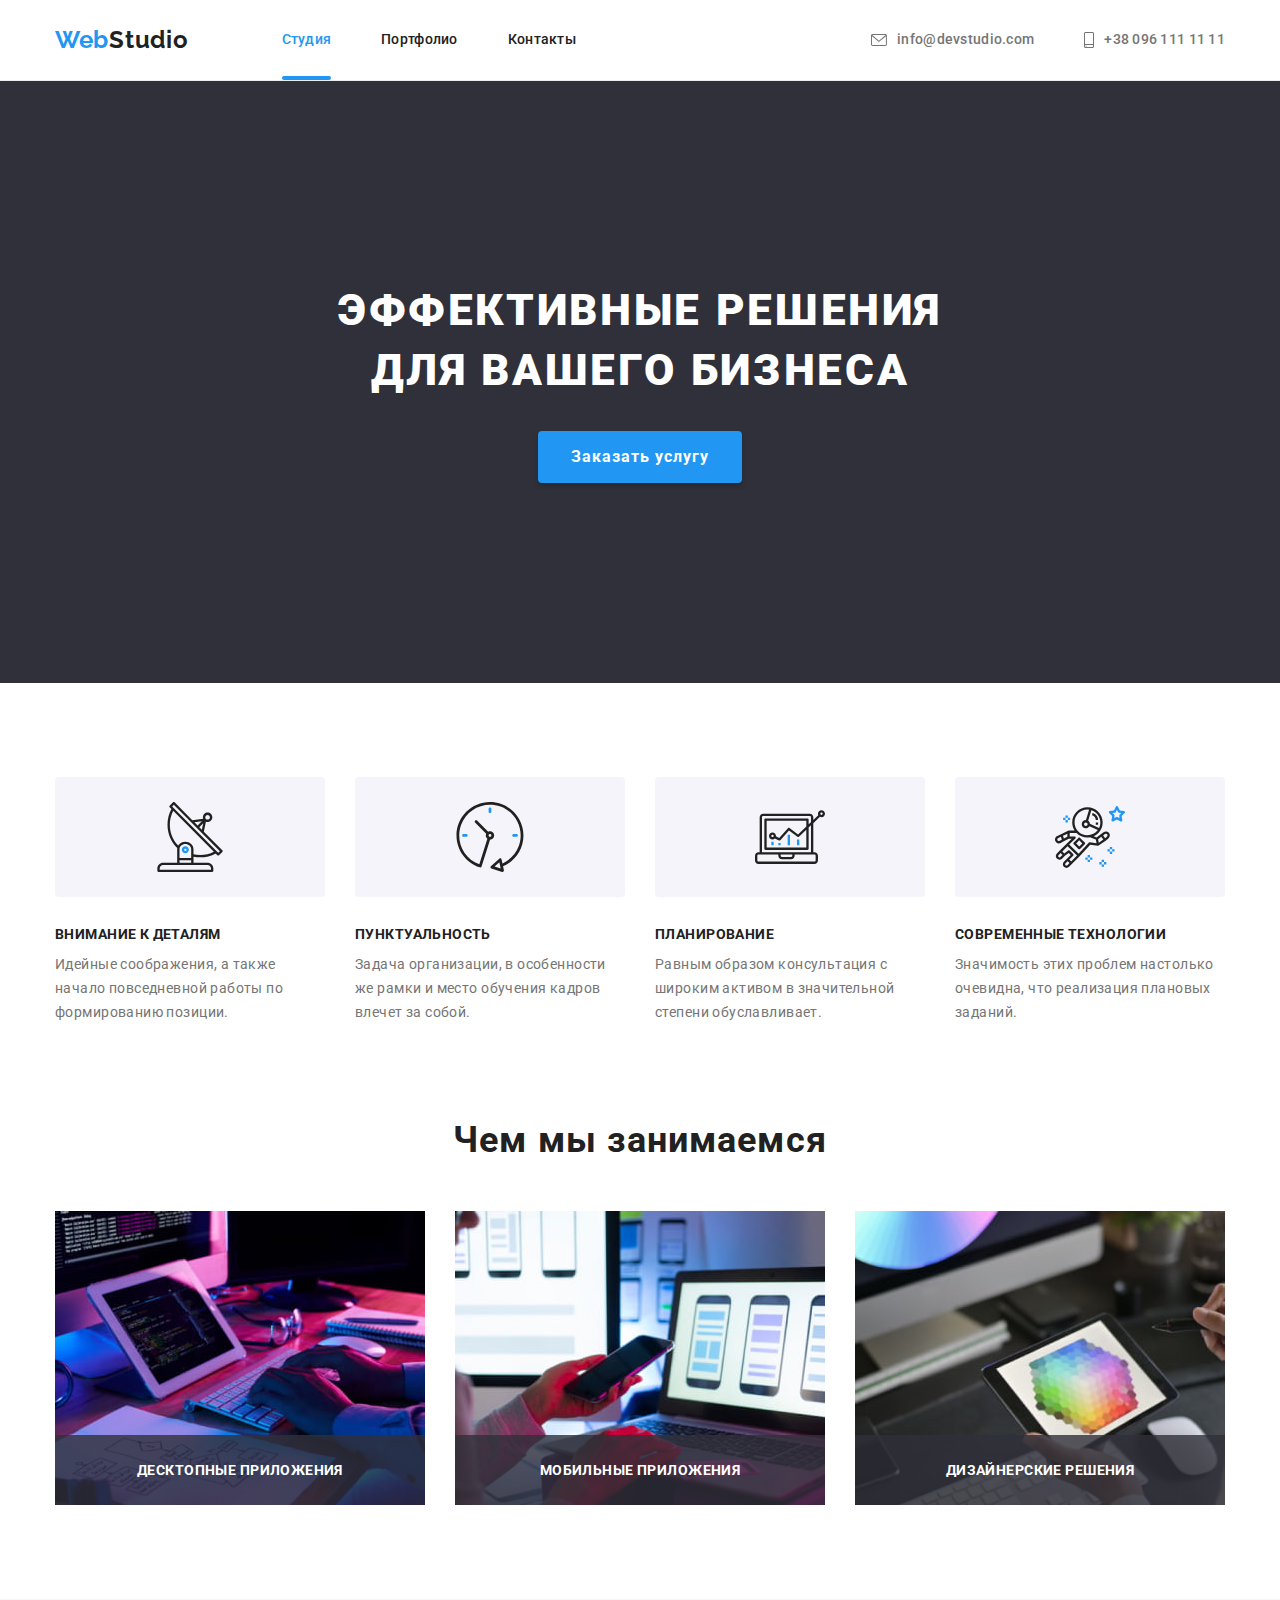
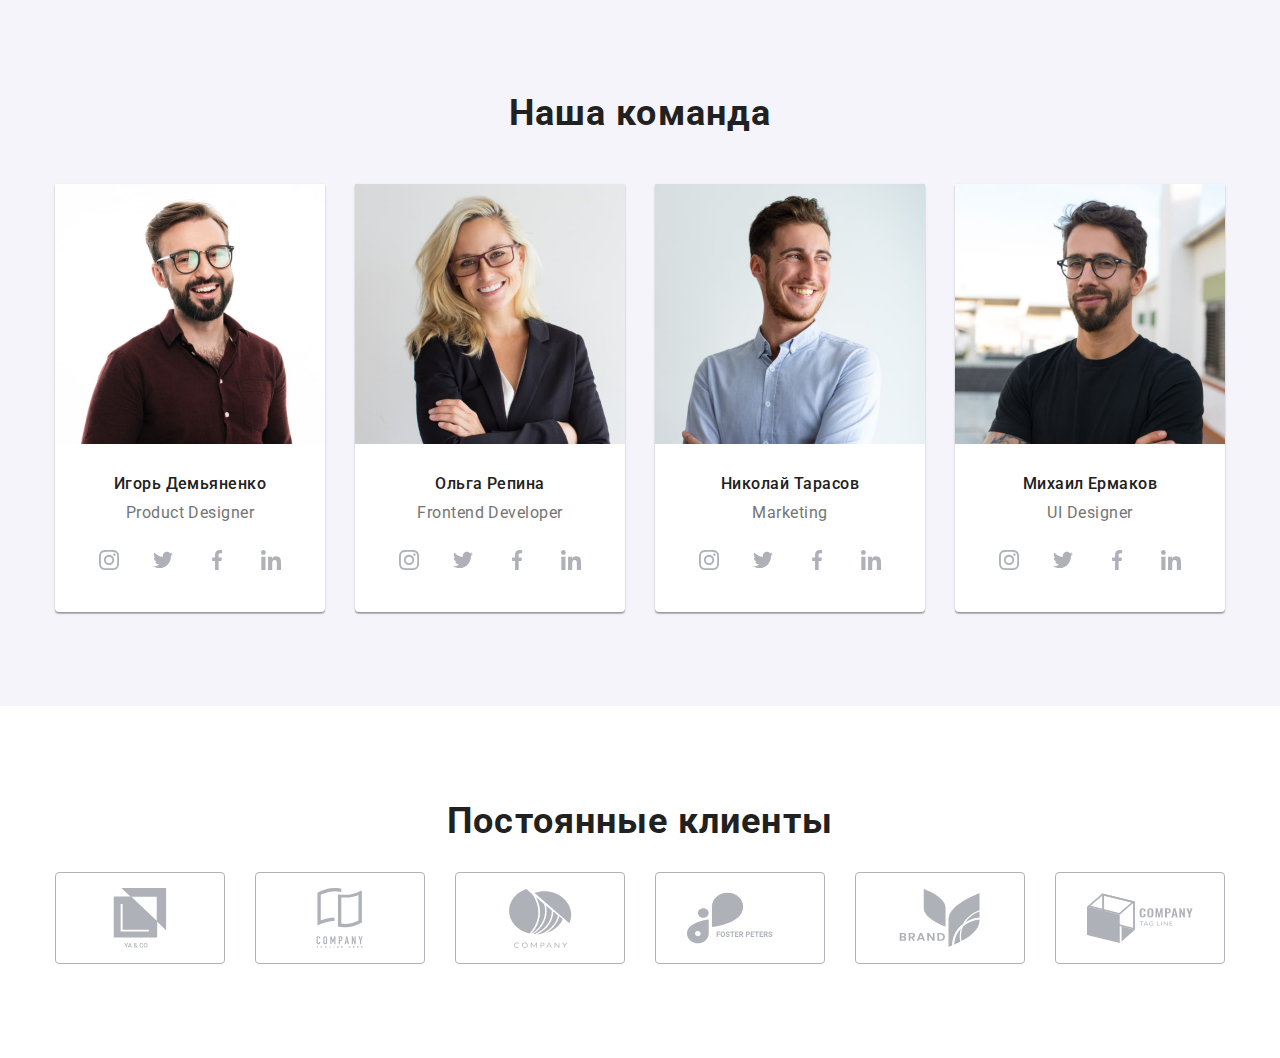
==== commit 00e432f8: "Додає секцію клієнти" ====
--- a/index.html
+++ b/index.html
@@ -463,7 +463,7 @@
         </div>
       </section>
       <!------------------- Постоянные клиенты----------->
-      <!-- <section class="section clients">
+      <section class="section clients">
         <div class="container">
           <h2 class="clients__title">Постоянные клиенты</h2>
           <ul class="list clients__list">
@@ -511,7 +511,7 @@
             </li>
           </ul>
         </div>
-      </section> -->
+      </section>
     </main>
     <!-- Футер -->
     <!-- <footer class="footer">
--- a/css/main.min.css
+++ b/css/main.min.css
@@ -1 +1 @@
-:root{--accent-color: #2196f3;--basic-color-white: #ffffff;--second-background-color: #2f303a;--btn-background: #f5f4fa;--first-text-color: #212121;--secondary-text-color: #757575;--footter-contact-color: rgba(255, 255, 255, 0.6);--icon-color: #afb1b8}.visually-hidden{position:absolute;white-space:nowrap;width:1px;height:1px;overflow:hidden;border:0;padding:0;clip:rect(0 0 0 0);clip-path:inset(50%);margin:-1px}body{color:var(--first-text-color);background-color:var(--basic-color-white);font-family:"Roboto",sans-serif;font-size:14px}*,*::before,*::after{box-sizing:border-box}h1,h2,h3,h4,h5,h6,ul,p{margin-bottom:0;margin-top:0}img{display:block;max-width:100%;height:auto}.link{text-decoration:none}.list{list-style:none;padding:0px;margin:0px}.container{margin:0 auto;padding-left:15px;padding-right:15px}@media screen and (min-width: 480px){.container{width:480px}}@media screen and (min-width: 768px){.container{width:768px}}@media screen and (min-width: 1200px){.container{width:1200px}}.button{display:inline-block;color:var(--basic-color-white);background-color:var(--accent-color);font-family:inherit;font-weight:700;font-size:16px;line-height:1.88;align-items:center;text-align:center;letter-spacing:.06em;cursor:pointer;border-radius:4px;padding:10px 32px;min-width:200px;border:1px solid rgba(0,0,0,0);margin-left:auto;margin-right:auto;box-shadow:0px 4px 4px rgba(0,0,0,.15);transition:background-color 250ms cubic-bezier(0.4, 0, 0.2, 1)}.button:hover,.button:focus{background-color:#188cef}.section{padding-top:60px;padding-bottom:60px}@media screen and (min-width: 1200px){.section{padding-top:94px;padding-bottom:94px}}.backdrop{top:0;left:0;width:100%;height:100%;position:fixed;background-color:rgba(0,0,0,.2);opacity:1;transition:opacity 250ms cubic-bezier(0.4, 0, 0.2, 1);z-index:101;overflow-y:scroll}.is-hidden{visibility:0;opacity:0;pointer-events:none}.modal{justify-content:center;position:absolute;top:50%;left:50%;transform:translate(-50%, -50%) scale(1);background-color:var(--basic-color-white);max-width:450px;width:100%;max-height:609px;border-radius:4px;transition:transform 250ms cubic-bezier(0.4, 0, 0.2, 1);padding:40px;overflow:auto}.is-hidden .modal{transform:scale(1.1) translate(-50%, -50%)}@media screen and (min-width: 1200px){.modal{max-width:528px;height:581px}}.modal__close-btn{position:absolute;right:8px;top:8px;display:flex;align-items:center;justify-content:center;border:1px solid rgba(0,0,0,.1);border-radius:50%;cursor:pointer;width:30px;height:30px;background-color:rgba(0,0,0,0);fill:#000;transition:fill 250ms cubic-bezier(0.4, 0, 0.2, 1)}.modal__close-btn:hover,.modal__close-btn:focus{fill:var(--accent-color)}.modal__text{font-style:normal;font-weight:700;font-size:20px;line-height:1.5;text-align:center;letter-spacing:.03em;color:var(--first-text-color);margin-bottom:12px}@media screen and (min-width: 1200px){.modal__text{line-height:1.15}}.input-container{display:flex;flex-direction:column;margin-left:auto;margin-right:auto;margin-bottom:10px;width:100%}.input-container:not(:last-child){margin-bottom:10px}.input-container-comments{display:flex;padding:0;margin-bottom:20px;flex-direction:column;margin-left:auto;margin-right:auto;margin-bottom:20px;width:100%}.label{font-weight:400;font-size:12px;line-height:1.16;letter-spacing:.01em;color:var(--secondary-text-color);margin-bottom:4px}.input{width:100%;height:40px;border:1px solid rgba(33,33,33,.2);border-radius:4px;padding:14px 42px;outline:rgba(0,0,0,0);transition:border-color 250ms cubic-bezier(0.4, 0, 0.2, 1)}.input:focus{border-color:var(--accent-color)}.icon-modal{position:absolute;left:15px;top:50%;transform:translateY(-50%);fill:var(--first-text-color);transition:fill 250ms cubic-bezier(0.4, 0, 0.2, 1)}.input:focus+.icon-modal{fill:var(--accent-color)}.input-wrap{position:relative;padding:0;margin:0}.textarea-input{width:100%;border:1px solid rgba(33,33,33,.2);border-radius:4px;padding:14px 42px;outline:rgba(0,0,0,0);transition:border-color 250ms cubic-bezier(0.4, 0, 0.2, 1);height:120px;resize:none;padding:12px 16px}.textarea-input:focus{border-color:var(--accent-color)}.textarea-input::placeholder{margin:12px 16px;font-style:normal;font-weight:400;font-size:12px;line-height:1.16;letter-spacing:.01em;color:rgba(117,117,117,.5)}.chek-icon{display:inline-block;margin-right:8.38px;border:2px solid var(--first-text-color);border-radius:2px;transition:background-color 250ms cubic-bezier(0.4, 0, 0.2, 1),border-color 250ms cubic-bezier(0.4, 0, 0.2, 1)}.input-check:checked+.chek-icon{background-color:var(--accent-color);border-color:var(--accent-color)}.input-check:focus+.chek-icon{border-color:var(--accent-color)}.policy-link{text-decoration:underline;color:var(--accent-color);font-size:12px;line-height:1.17;letter-spacing:.03em}.license-text{display:flex;align-items:center;justify-content:center;font-style:normal;font-weight:400;font-size:12px;line-height:1.17;letter-spacing:.03em;color:var(--secondary-text-color)}@media screen and (min-width: 1200px){.license-text{font-size:14px;line-height:1.71}}.policy-container{padding-bottom:0;margin-bottom:30px}.btn-send-modal{height:50px;display:flex;align-items:center;justify-content:center;margin:0 auto}.menu__button{padding:0;margin-left:auto;border:none;background-color:rgba(0,0,0,0);margin-left:auto;z-index:100}@media screen and (min-width: 768px){.menu__button{display:none}}.cross-icon{display:none}.menu__button.is-open .cross-icon{display:block}@media screen and (min-width: 768px){.cross-icon,.menu-icons{display:none}}.menu__button.is-open .menu-icon{display:none}.menu-icon,.cross-icon{fill:var(--first-text-color);transition:fill 250ms cubic-bezier(0.4, 0, 0.2, 1)}.menu-icon .menu__button:hover,.menu__button:focus .menu-icon,.cross-icon .menu__button:hover,.menu__button:focus .cross-icon{fill:var(--accent-color)}@media screen and (min-width: 768px){.menu-icon,.cross-icon{display:none}}.is-open{top:21px;right:25px;display:block;position:fixed}@media screen and (max-width: 767.98px){.menu__container{display:none;position:fixed;top:0;width:100vw;height:100vh;left:0;padding:48px 10px 48px 40px;left:0;font-weight:500;font-size:40px;line-height:1.17;letter-spacing:.02em;background:var(--basic-color-white);box-shadow:0px 4px 8px rgba(0,0,0,.04),0px 2px 4px rgba(0,0,0,.08),0px 1px 3px rgba(0,0,0,.16);overflow:auto}.menu__container.is-open{display:flex;flex-direction:column}}@media screen and (min-width: 768px){.menu__container{display:none}}.menu__nav{margin-bottom:auto}.menu__nav-item:not(:last-child){margin-bottom:32px}.menu__nav-link{color:var(--first-text-color)}.menu__nav-link:hover,.menu__nav-link:hover{color:var(--accent-color)}.menu__nav-link--current{color:var(--accent-color)}.menu__contacts-list{margin-bottom:64px}.menu__contacts-item:nth-child(1){margin-bottom:32px}.menu__contacts-link{color:var(--secondary-text-color);transition:color 250ms cubic-bezier(0.4, 0, 0.2, 1)}.menu__contacts-link:hover,.menu__contacts-link:focus{color:var(--accent-color)}.main__social-list{display:flex}.main__social-item{position:relative;margin-right:20px}.main__social-item:not(:last-child)::after{content:"";position:absolute;top:45%;right:-10px;width:1px;height:22px;border:1px solid rgba(33,33,33,.2)}.main__social-link{font-style:normal;font-weight:500;font-size:18px;line-height:1.22px;letter-spacing:.02em;color:#2196f3;transition:color 250ms cubic-bezier(0.4, 0, 0.2, 1)}.header{border-bottom:1px solid #ececec;position:relative}.header-container{display:flex}.nav{display:none}@media screen and (min-width: 768px){.nav{display:flex;margin-left:88px}}@media screen and (min-width: 1200px){.nav{margin-left:93px}}.logo{display:block;padding-top:16px;padding-bottom:16px;color:var(--accent-color);font-family:"Raleway",sans-serif;font-weight:700;font-size:24px;line-height:1.16;letter-spacing:.03em}@media screen and (min-width: 768px){.logo{padding-top:26px;padding-bottom:26px}}.logo__part{color:var(--first-text-color)}.site-nav__list{display:none}@media screen and (min-width: 768px){.site-nav__list{display:flex}}.site-nav__item:not(:first-child){margin-left:50px}.site-nav__link{display:block;padding-top:24px;padding-bottom:25px;font-weight:500;line-height:1.14;letter-spacing:.02em;color:var(--first-text-color);padding-top:32px;padding-bottom:32px;position:relative;transition:color 250ms cubic-bezier(0.4, 0, 0.2, 1)}.site-nav__link::after{content:"";position:absolute;left:0;bottom:0;display:block;width:100%;height:4px;background-color:var(--accent-color);border-radius:2px;transform:scaleX(0);transition:transform 250ms cubic-bezier(0.4, 0, 0.2, 1)}.site-nav__link:hover,.site-nav__link:focus{color:var(--accent-color)}.site-nav__link:hover::after,.site-nav__link:focus::after{transform:scaleX(1)}.site-nav__link--current{color:var(--accent-color)}.site-nav__link--current::after{content:"";position:absolute;left:0;bottom:0;display:block;width:100%;height:4px;background-color:var(--accent-color);border-radius:2px;transform:scaleX(1);opacity:1}.auth-nav{display:none}@media screen and (min-width: 768px){.auth-nav{display:flex;flex-direction:column;margin-left:auto}}@media screen and (min-width: 1200px){.auth-nav{flex-direction:row}}@media screen and (min-width: 1200px){.auth-nav__item:not(:first-child){margin-left:50px}.auth-nav__link{padding-top:32px;padding-bottom:32px}}.auth-nav__icon{margin-right:10px;fill:currentColor}@media screen and (max-width: 1199.5px){.auth-nav__item:nth-child(1){margin-bottom:10px}}.auth-nav__link{display:flex;color:var(--secondary-text-color);font-weight:500;line-height:1.14;letter-spacing:.02em;align-items:center;transition:color 250ms cubic-bezier(0.4, 0, 0.2, 1)}.auth-nav__link:hover,.auth-nav__link:focus{color:var(--accent-color)}.auth-nav__link:hover::after,.auth-nav__link:focus::after{transform:scaleX(1)}@media screen and (max-width: 1199.5px){.auth-nav__link--mail{padding-top:21px;line-height:1.16}.auth-nav__link--tel{padding-bottom:21px;line-height:1.16}}.hero{color:var(--basic-color-white);background-color:var(--second-background-color);background-size:cover;background-repeat:no-repeat;background-position:center;margin-bottom:0;margin-top:0;margin-left:auto;margin-right:auto;padding-top:118px;padding-bottom:118px;text-align:center}@media screen and (min-width: 1200px){.hero{padding-top:200px;padding-bottom:200px}}.hero__title{font-weight:900;font-size:26px;line-height:1.62;letter-spacing:.06em;text-transform:uppercase;text-align:center;max-width:360px;margin-top:0;margin-left:auto;margin-right:auto;margin-bottom:30px}@media screen and (min-width: 1200px){.hero__title{font-size:44px;line-height:1.36;max-width:696px}}.features__title{font-weight:700;font-size:14px;line-height:1.14;text-align:center;letter-spacing:.03em;text-transform:uppercase;margin-bottom:10px}@media screen and (min-width: 768px){.features__title{text-align:left}}.features__text{font-weight:400;font-size:14px;line-height:1.71;letter-spacing:.03em;color:var(--secondary-text-color)}@media screen and (min-width: 768px){.features__list{display:flex;flex-wrap:wrap}}.features__item{max-width:450px}.features__item:not(:last-child){margin-bottom:30px}@media screen and (min-width: 768px){.features__item{max-width:354px}}@media screen and (min-width: 1200px){.features__item{max-width:270px;margin-bottom:0;flex-wrap:nowrap}}@media screen and (min-width: 1200px){.features__item:not(:last-child){margin-right:30px;margin-bottom:0}}@media screen and (min-width: 768px){.features__item:nth-child(2n+1){margin-right:30px}}@media screen and (min-width: 768px){.features__item:nth-child(n+3){margin-bottom:0px}}.features__icon-container{height:120px;display:flex;align-items:center;justify-content:center;margin-bottom:30px;background-color:var(--btn-background);border-radius:4px}.performance{display:none;padding-top:0}@media screen and (min-width: 1200px){.performance{display:block}}.performance__title{font-weight:700;font-size:36px;line-height:1.17;text-align:center;letter-spacing:.03em;margin-bottom:50px}.performance__thumb{position:relative}.performance__text{display:flex;position:absolute;bottom:0;background-color:rgba(47,48,58,.8);justify-content:center;align-items:center;height:70px;width:100%;font-style:normal;font-weight:700;line-height:16px;text-align:center;letter-spacing:.03em;text-transform:uppercase;color:var(--basic-color-white)}.performance__list{display:flex}.performance__item:not(:last-child){margin-right:30px}.team{background-color:var(--btn-background)}.team__title{font-style:normal;font-size:36px;margin-bottom:50px;font-weight:700;line-height:1.14;letter-spacing:.03em;text-align:center}.team__list{display:flex;flex-wrap:wrap;align-items:center;justify-content:center}@media screen and (min-width: 768px){.team__list{display:flex}}.team__item{max-width:450px;box-shadow:0px 1px 3px rgba(0,0,0,.12),0px 1px 1px rgba(0,0,0,.14),0px 2px 1px rgba(0,0,0,.2);border-radius:0px 0px 4px 4px;background-color:var(--basic-color-white)}.team__item:not(:last-child){margin-bottom:30px}@media screen and (min-width: 768px){.team__item:nth-child(2n+1){margin-right:30px}}@media screen and (min-width: 768px){.team__item{max-width:354px}}@media screen and (min-width: 1200px){.team__item{max-width:270px}.team__item:not(:last-child){margin-right:30px;margin-bottom:0px}}@media screen and (min-width: 768px){.team__item:nth-child(n+3){margin-bottom:0px}}.team__information-block{padding:30px 0px}@media screen and (min-width: 1200px){.team__information-block{padding:30px}}.team__name{margin-bottom:10px;font-weight:500;font-size:16px;line-height:1.19;text-align:center;letter-spacing:.03em;color:var(--first-text-color)}.team__position{font-weight:400;font-size:16px;line-height:1.19;text-align:center;letter-spacing:.03em;color:var(--secondary-text-color);margin-bottom:16px}.social-links{display:flex;justify-content:center;align-items:center}.social-links__item:not(:last-child){margin-right:10px}.social-links__link{display:flex;width:44px;height:44px;justify-content:center;align-items:center;border-radius:50%;fill:var(--icon-color);transition:background-color 250ms cubic-bezier(0.4, 0, 0.2, 1),fill 250ms cubic-bezier(0.4, 0, 0.2, 1)}.social-links__link:hover,.social-links__link:focus{background-color:var(--accent-color);fill:var(--basic-color-white)}.clients__title{font-style:normal;font-weight:700;font-size:36px;line-height:1.17;text-align:center;letter-spacing:.03em;margin-bottom:50px}.clients__list{display:flex}.clients__item:not(:last-child){margin-right:30px}.clients__link{display:flex;width:170px;height:92px;justify-content:center;align-items:center;border:1px solid var(--icon-color);border-radius:4px;outline:rgba(0,0,0,0);fill:var(--icon-color);transition:border-color 250ms cubic-bezier(0.4, 0, 0.2, 1),fill 250ms cubic-bezier(0.4, 0, 0.2, 1)}.clients__link:hover,.clients__link:focus{border-color:var(--accent-color);fill:var(--accent-color)}.footer{padding-top:60px;padding-bottom:60px;display:flex;background-color:var(--second-background-color)}.footer__container{display:flex;align-items:baseline}.footer__addres{margin-right:70px}.footer__logo{display:block;color:var(--accent-color);font-family:"Raleway",sans-serif;font-weight:700;font-size:26px;line-height:1.19;letter-spacing:.03em}.footer__logo-part{color:var(--basic-color-white)}.address{margin-top:20px}.address__link{transition:color 250ms cubic-bezier(0.4, 0, 0.2, 1);font-weight:400;line-height:1.71;letter-spacing:.03em;font-style:normal;color:var(--footter-contact-color)}.address__link:hover,.address__link:focus{color:var(--accent-color)}.address__item:not(:last-child){margin-bottom:9px}.address__text{font-weight:400;line-height:1.71;letter-spacing:.03em;font-style:normal;color:var(--basic-color-white);margin-bottom:9px}.contact-footer{margin-right:auto}.contact-footer__list{display:flex}.contact-footer__text{font-style:normal;font-weight:700;line-height:16px;letter-spacing:.03em;text-transform:uppercase;color:var(--basic-color-white);margin-bottom:20px}.contact-footer__item:not(:last-child){margin-right:10px}.contact-footer__link{width:44px;height:44px;display:flex;background-color:rgba(255,255,255,.1);fill:var(--basic-color-white);justify-content:center;align-items:center;border-radius:50%;transition:background-color 250ms cubic-bezier(0.4, 0, 0.2, 1)}.contact-footer__link:hover,.contact-footer__link:focus{background-color:var(--accent-color)}.subscribe__text{font-style:normal;font-weight:700;font-size:14px;line-height:1.14;letter-spacing:.03em;text-transform:uppercase;color:#fff}.subscribe__form{margin-top:20px;margin-left:0}.subscribe__input{width:358px;height:50px;margin-right:10px;border:1px solid rgba(255,255,255,.3);filter:drop-shadow(0px 4px 4px rgba(0, 0, 0, 0.15));border-radius:4px;background-color:rgba(0,0,0,0);padding-left:16px;margin-right:12px;color:var(--basic-color-white)}.subscribe__input::placeholder{font-style:normal;font-size:16px;line-height:1.25;display:flex;align-items:center;letter-spacing:.03em;color:rgba(255,255,255,.6);padding-top:15px;padding-bottom:15px}.button__subscribe{display:inline-flex;min-width:200px;height:50px;border:0px;margin-left:auto;margin-right:auto}.subscribe__icon{margin-left:10px;fill:var(--basic-color-white)}.sorting__list{display:flex;justify-content:center;margin-bottom:50px}.sorting__item:not(:first-child){margin-left:8px}.sorting__btn,.sorting__btn--current{min-width:73px;padding:6px 22px;background-color:var(--btn-background);color:var(--first-text-color);box-shadow:none;font-weight:500;line-height:1.63;letter-spacing:.03em;border:1px solid rgba(0,0,0,0);transition:background-color 250ms cubic-bezier(0.4, 0, 0.2, 1),color 250ms cubic-bezier(0.4, 0, 0.2, 1),box-shadow 250ms cubic-bezier(0.4, 0, 0.2, 1)}.sorting__btn:hover,.sorting__btn:focus{background-color:var(--accent-color);color:var(--basic-color-white);box-shadow:0px 3px 1px rgba(0,0,0,.1),0px 1px 2px rgba(0,0,0,.08),0px 2px 2px rgba(0,0,0,.12)}.sorting__btn--current{background-color:var(--accent-color);color:var(--basic-color-white);box-shadow:0px 3px 1px rgba(0,0,0,.1),0px 1px 2px rgba(0,0,0,.08),0px 2px 2px rgba(0,0,0,.12)}.portfolio__list{display:flex;flex-wrap:wrap}.portfolio__item{margin-bottom:30px}.portfolio__item:not(:nth-child(3n)){margin-right:30px}.portfolio__item:nth-last-child(-n+3){margin-bottom:0}.portfolio__link{display:block;background-color:var(--basic-color-white);cursor:pointer;transition:box-shadow 250ms cubic-bezier(0.4, 0, 0.2, 1)}.portfolio__link:hover,.portfolio__link:focus{box-shadow:0px 1px 1px rgba(0,0,0,.12),0px 4px 4px rgba(0,0,0,.06),1px 4px 6px rgba(0,0,0,.16)}.portfolio__inform-block{padding:20px 24px 20px 24px;border:1px solid #eee;border-top:0}.portfolio__title{font-weight:700;font-size:18px;line-height:2;letter-spacing:.06em;font-style:normal;color:var(--first-text-color)}.portfolio__text{font-weight:400;font-size:16px;line-height:1.88;letter-spacing:.03em;color:var(--secondary-text-color)}.overlay{position:absolute;left:0;bottom:0;background-color:rgba(33,150,243,.9);width:370px;height:294px;transform:translateY(101%);transition:transform 250ms cubic-bezier(0.4, 0, 0.2, 1)}.portfolio__link:hover .overlay,.portfolio__link:focus .overlay{transform:translateY(0)}.portfolio__thumb{position:relative;overflow:hidden}.overlay__text{font-style:normal;font-weight:400;font-size:18px;line-height:1.56;letter-spacing:.03em;color:var(--basic-color-white);padding:63px 24px}/*# sourceMappingURL=main.min.css.map */+:root{--accent-color: #2196f3;--basic-color-white: #ffffff;--second-background-color: #2f303a;--btn-background: #f5f4fa;--first-text-color: #212121;--secondary-text-color: #757575;--footter-contact-color: rgba(255, 255, 255, 0.6);--icon-color: #afb1b8}.visually-hidden{position:absolute;white-space:nowrap;width:1px;height:1px;overflow:hidden;border:0;padding:0;clip:rect(0 0 0 0);clip-path:inset(50%);margin:-1px}body{color:var(--first-text-color);background-color:var(--basic-color-white);font-family:"Roboto",sans-serif;font-size:14px}*,*::before,*::after{box-sizing:border-box}h1,h2,h3,h4,h5,h6,ul,p{margin-bottom:0;margin-top:0}img{display:block;max-width:100%;height:auto}.link{text-decoration:none}.list{list-style:none;padding:0px;margin:0px}.container{margin:0 auto;padding-left:15px;padding-right:15px}@media screen and (min-width: 480px){.container{width:480px}}@media screen and (min-width: 768px){.container{width:768px}}@media screen and (min-width: 1200px){.container{width:1200px}}.button{display:inline-block;color:var(--basic-color-white);background-color:var(--accent-color);font-family:inherit;font-weight:700;font-size:16px;line-height:1.88;align-items:center;text-align:center;letter-spacing:.06em;cursor:pointer;border-radius:4px;padding:10px 32px;min-width:200px;border:1px solid rgba(0,0,0,0);margin-left:auto;margin-right:auto;box-shadow:0px 4px 4px rgba(0,0,0,.15);transition:background-color 250ms cubic-bezier(0.4, 0, 0.2, 1)}.button:hover,.button:focus{background-color:#188cef}.section{padding-top:60px;padding-bottom:60px}@media screen and (min-width: 1200px){.section{padding-top:94px;padding-bottom:94px}}.backdrop{top:0;left:0;width:100%;height:100%;position:fixed;background-color:rgba(0,0,0,.2);opacity:1;transition:opacity 250ms cubic-bezier(0.4, 0, 0.2, 1);z-index:101;overflow-y:scroll}.is-hidden{visibility:0;opacity:0;pointer-events:none}.modal{justify-content:center;position:absolute;top:50%;left:50%;transform:translate(-50%, -50%) scale(1);background-color:var(--basic-color-white);max-width:450px;width:100%;max-height:609px;border-radius:4px;transition:transform 250ms cubic-bezier(0.4, 0, 0.2, 1);padding:40px;overflow:auto}.is-hidden .modal{transform:scale(1.1) translate(-50%, -50%)}@media screen and (min-width: 1200px){.modal{max-width:528px;height:581px}}.modal__close-btn{position:absolute;right:8px;top:8px;display:flex;align-items:center;justify-content:center;border:1px solid rgba(0,0,0,.1);border-radius:50%;cursor:pointer;width:30px;height:30px;background-color:rgba(0,0,0,0);fill:#000;transition:fill 250ms cubic-bezier(0.4, 0, 0.2, 1)}.modal__close-btn:hover,.modal__close-btn:focus{fill:var(--accent-color)}.modal__text{font-style:normal;font-weight:700;font-size:20px;line-height:1.5;text-align:center;letter-spacing:.03em;color:var(--first-text-color);margin-bottom:12px}@media screen and (min-width: 1200px){.modal__text{line-height:1.15}}.input-container{display:flex;flex-direction:column;margin-left:auto;margin-right:auto;margin-bottom:10px;width:100%}.input-container:not(:last-child){margin-bottom:10px}.input-container-comments{display:flex;padding:0;margin-bottom:20px;flex-direction:column;margin-left:auto;margin-right:auto;margin-bottom:20px;width:100%}.label{font-weight:400;font-size:12px;line-height:1.16;letter-spacing:.01em;color:var(--secondary-text-color);margin-bottom:4px}.input{width:100%;height:40px;border:1px solid rgba(33,33,33,.2);border-radius:4px;padding:14px 42px;outline:rgba(0,0,0,0);transition:border-color 250ms cubic-bezier(0.4, 0, 0.2, 1)}.input:focus{border-color:var(--accent-color)}.icon-modal{position:absolute;left:15px;top:50%;transform:translateY(-50%);fill:var(--first-text-color);transition:fill 250ms cubic-bezier(0.4, 0, 0.2, 1)}.input:focus+.icon-modal{fill:var(--accent-color)}.input-wrap{position:relative;padding:0;margin:0}.textarea-input{width:100%;border:1px solid rgba(33,33,33,.2);border-radius:4px;padding:14px 42px;outline:rgba(0,0,0,0);transition:border-color 250ms cubic-bezier(0.4, 0, 0.2, 1);height:120px;resize:none;padding:12px 16px}.textarea-input:focus{border-color:var(--accent-color)}.textarea-input::placeholder{margin:12px 16px;font-style:normal;font-weight:400;font-size:12px;line-height:1.16;letter-spacing:.01em;color:rgba(117,117,117,.5)}.chek-icon{display:inline-block;margin-right:8.38px;border:2px solid var(--first-text-color);border-radius:2px;transition:background-color 250ms cubic-bezier(0.4, 0, 0.2, 1),border-color 250ms cubic-bezier(0.4, 0, 0.2, 1)}.input-check:checked+.chek-icon{background-color:var(--accent-color);border-color:var(--accent-color)}.input-check:focus+.chek-icon{border-color:var(--accent-color)}.policy-link{text-decoration:underline;color:var(--accent-color);font-size:12px;line-height:1.17;letter-spacing:.03em}.license-text{display:flex;align-items:center;justify-content:center;font-style:normal;font-weight:400;font-size:12px;line-height:1.17;letter-spacing:.03em;color:var(--secondary-text-color)}@media screen and (min-width: 1200px){.license-text{font-size:14px;line-height:1.71}}.policy-container{padding-bottom:0;margin-bottom:30px}.btn-send-modal{height:50px;display:flex;align-items:center;justify-content:center;margin:0 auto}.menu__button{padding:0;margin-left:auto;border:none;background-color:rgba(0,0,0,0);margin-left:auto;z-index:100}@media screen and (min-width: 768px){.menu__button{display:none}}.cross-icon{display:none}.menu__button.is-open .cross-icon{display:block}@media screen and (min-width: 768px){.cross-icon,.menu-icons{display:none}}.menu__button.is-open .menu-icon{display:none}.menu-icon,.cross-icon{fill:var(--first-text-color);transition:fill 250ms cubic-bezier(0.4, 0, 0.2, 1)}.menu-icon .menu__button:hover,.menu__button:focus .menu-icon,.cross-icon .menu__button:hover,.menu__button:focus .cross-icon{fill:var(--accent-color)}@media screen and (min-width: 768px){.menu-icon,.cross-icon{display:none}}.is-open{top:21px;right:25px;display:block;position:fixed}@media screen and (max-width: 767.98px){.menu__container{display:none;position:fixed;top:0;width:100vw;height:100vh;left:0;padding:48px 10px 48px 40px;left:0;font-weight:500;font-size:40px;line-height:1.17;letter-spacing:.02em;background:var(--basic-color-white);box-shadow:0px 4px 8px rgba(0,0,0,.04),0px 2px 4px rgba(0,0,0,.08),0px 1px 3px rgba(0,0,0,.16);overflow:auto}.menu__container.is-open{display:flex;flex-direction:column}}@media screen and (min-width: 768px){.menu__container{display:none}}.menu__nav{margin-bottom:auto}.menu__nav-item:not(:last-child){margin-bottom:32px}.menu__nav-link{color:var(--first-text-color)}.menu__nav-link:hover,.menu__nav-link:hover{color:var(--accent-color)}.menu__nav-link--current{color:var(--accent-color)}.menu__contacts-list{margin-bottom:64px}.menu__contacts-item:nth-child(1){margin-bottom:32px}.menu__contacts-link{color:var(--secondary-text-color);transition:color 250ms cubic-bezier(0.4, 0, 0.2, 1)}.menu__contacts-link:hover,.menu__contacts-link:focus{color:var(--accent-color)}.main__social-list{display:flex}.main__social-item{position:relative;margin-right:20px}.main__social-item:not(:last-child)::after{content:"";position:absolute;top:45%;right:-10px;width:1px;height:22px;border:1px solid rgba(33,33,33,.2)}.main__social-link{font-style:normal;font-weight:500;font-size:18px;line-height:1.22px;letter-spacing:.02em;color:#2196f3;transition:color 250ms cubic-bezier(0.4, 0, 0.2, 1)}.header{border-bottom:1px solid #ececec;position:relative}.header-container{display:flex}.nav{display:none}@media screen and (min-width: 768px){.nav{display:flex;margin-left:88px}}@media screen and (min-width: 1200px){.nav{margin-left:93px}}.logo{display:block;padding-top:16px;padding-bottom:16px;color:var(--accent-color);font-family:"Raleway",sans-serif;font-weight:700;font-size:24px;line-height:1.16;letter-spacing:.03em}@media screen and (min-width: 768px){.logo{padding-top:26px;padding-bottom:26px}}.logo__part{color:var(--first-text-color)}.site-nav__list{display:none}@media screen and (min-width: 768px){.site-nav__list{display:flex}}.site-nav__item:not(:first-child){margin-left:50px}.site-nav__link{display:block;padding-top:24px;padding-bottom:25px;font-weight:500;line-height:1.14;letter-spacing:.02em;color:var(--first-text-color);padding-top:32px;padding-bottom:32px;position:relative;transition:color 250ms cubic-bezier(0.4, 0, 0.2, 1)}.site-nav__link::after{content:"";position:absolute;left:0;bottom:0;display:block;width:100%;height:4px;background-color:var(--accent-color);border-radius:2px;transform:scaleX(0);transition:transform 250ms cubic-bezier(0.4, 0, 0.2, 1)}.site-nav__link:hover,.site-nav__link:focus{color:var(--accent-color)}.site-nav__link:hover::after,.site-nav__link:focus::after{transform:scaleX(1)}.site-nav__link--current{color:var(--accent-color)}.site-nav__link--current::after{content:"";position:absolute;left:0;bottom:0;display:block;width:100%;height:4px;background-color:var(--accent-color);border-radius:2px;transform:scaleX(1);opacity:1}.auth-nav{display:none}@media screen and (min-width: 768px){.auth-nav{display:flex;flex-direction:column;margin-left:auto}}@media screen and (min-width: 1200px){.auth-nav{flex-direction:row}}@media screen and (min-width: 1200px){.auth-nav__item:not(:first-child){margin-left:50px}.auth-nav__link{padding-top:32px;padding-bottom:32px}}.auth-nav__icon{margin-right:10px;fill:currentColor}@media screen and (max-width: 1199.5px){.auth-nav__item:nth-child(1){margin-bottom:10px}}.auth-nav__link{display:flex;color:var(--secondary-text-color);font-weight:500;line-height:1.14;letter-spacing:.02em;align-items:center;transition:color 250ms cubic-bezier(0.4, 0, 0.2, 1)}.auth-nav__link:hover,.auth-nav__link:focus{color:var(--accent-color)}.auth-nav__link:hover::after,.auth-nav__link:focus::after{transform:scaleX(1)}@media screen and (max-width: 1199.5px){.auth-nav__link--mail{padding-top:21px;line-height:1.16}.auth-nav__link--tel{padding-bottom:21px;line-height:1.16}}.hero{color:var(--basic-color-white);background-color:var(--second-background-color);background-size:cover;background-repeat:no-repeat;background-position:center;margin-bottom:0;margin-top:0;margin-left:auto;margin-right:auto;padding-top:118px;padding-bottom:118px;text-align:center}@media screen and (min-width: 1200px){.hero{padding-top:200px;padding-bottom:200px}}.hero__title{font-weight:900;font-size:26px;line-height:1.62;letter-spacing:.06em;text-transform:uppercase;text-align:center;max-width:360px;margin-top:0;margin-left:auto;margin-right:auto;margin-bottom:30px}@media screen and (min-width: 1200px){.hero__title{font-size:44px;line-height:1.36;max-width:696px}}.features__title{font-weight:700;font-size:14px;line-height:1.14;text-align:center;letter-spacing:.03em;text-transform:uppercase;margin-bottom:10px}@media screen and (min-width: 768px){.features__title{text-align:left}}.features__text{font-weight:400;font-size:14px;line-height:1.71;letter-spacing:.03em;color:var(--secondary-text-color)}@media screen and (min-width: 768px){.features__list{display:flex;flex-wrap:wrap}}.features__item{max-width:450px}.features__item:not(:last-child){margin-bottom:30px}@media screen and (min-width: 768px){.features__item{max-width:354px}}@media screen and (min-width: 1200px){.features__item{max-width:270px;margin-bottom:0;flex-wrap:nowrap}}@media screen and (min-width: 1200px){.features__item:not(:last-child){margin-right:30px;margin-bottom:0}}@media screen and (min-width: 768px){.features__item:nth-child(2n+1){margin-right:30px}}@media screen and (min-width: 768px){.features__item:nth-child(n+3){margin-bottom:0px}}.features__icon-container{height:120px;display:flex;align-items:center;justify-content:center;margin-bottom:30px;background-color:var(--btn-background);border-radius:4px}.performance{display:none;padding-top:0}@media screen and (min-width: 1200px){.performance{display:block}}.performance__title{font-weight:700;font-size:36px;line-height:1.17;text-align:center;letter-spacing:.03em;margin-bottom:50px}.performance__thumb{position:relative}.performance__text{display:flex;position:absolute;bottom:0;background-color:rgba(47,48,58,.8);justify-content:center;align-items:center;height:70px;width:100%;font-style:normal;font-weight:700;line-height:16px;text-align:center;letter-spacing:.03em;text-transform:uppercase;color:var(--basic-color-white)}.performance__list{display:flex}.performance__item:not(:last-child){margin-right:30px}.team{background-color:var(--btn-background)}.team__title{font-style:normal;font-size:36px;margin-bottom:50px;font-weight:700;line-height:1.14;letter-spacing:.03em;text-align:center}.team__list{display:flex;flex-wrap:wrap;align-items:center;justify-content:center}@media screen and (min-width: 768px){.team__list{display:flex}}.team__item{max-width:450px;box-shadow:0px 1px 3px rgba(0,0,0,.12),0px 1px 1px rgba(0,0,0,.14),0px 2px 1px rgba(0,0,0,.2);border-radius:0px 0px 4px 4px;background-color:var(--basic-color-white)}.team__item:not(:last-child){margin-bottom:30px}@media screen and (min-width: 768px){.team__item:nth-child(2n+1){margin-right:30px}}@media screen and (min-width: 768px){.team__item{max-width:354px}}@media screen and (min-width: 1200px){.team__item{max-width:270px}.team__item:not(:last-child){margin-right:30px;margin-bottom:0px}}@media screen and (min-width: 768px){.team__item:nth-child(n+3){margin-bottom:0px}}.team__information-block{padding:30px 0px}@media screen and (min-width: 1200px){.team__information-block{padding:30px}}.team__name{margin-bottom:10px;font-weight:500;font-size:16px;line-height:1.19;text-align:center;letter-spacing:.03em;color:var(--first-text-color)}.team__position{font-weight:400;font-size:16px;line-height:1.19;text-align:center;letter-spacing:.03em;color:var(--secondary-text-color);margin-bottom:16px}.social-links{display:flex;justify-content:center;align-items:center}.social-links__item:not(:last-child){margin-right:10px}.social-links__link{display:flex;width:44px;height:44px;justify-content:center;align-items:center;border-radius:50%;fill:var(--icon-color);transition:background-color 250ms cubic-bezier(0.4, 0, 0.2, 1),fill 250ms cubic-bezier(0.4, 0, 0.2, 1)}.social-links__link:hover,.social-links__link:focus{background-color:var(--accent-color);fill:var(--basic-color-white)}.clients__title{font-style:normal;font-weight:700;font-size:36px;line-height:1.17;text-align:center;letter-spacing:.03em;margin-bottom:30px}.clients__list{display:flex;flex-wrap:wrap;justify-content:center}@media screen and (min-width: 1200px){.clients__list{flex-wrap:nowrap}}.clients__item{flex-basis:calc((100% - 30px)/2);margin-right:0}.clients__item:nth-child(odd){margin-right:30px}.clients__item:not(:nth-child(n+4)){margin-bottom:30px}@media screen and (min-width: 1200px){.clients__item:not(:last-child){margin-right:30px;margin-bottom:0}}@media screen and (min-width: 768px){.clients__item{max-width:226px;margin-right:0px;margin-bottom:0}}.clients__link{display:flex;height:92px;justify-content:center;align-items:center;border:1px solid var(--icon-color);border-radius:4px;outline:rgba(0,0,0,0);fill:var(--icon-color);transition:border-color 250ms cubic-bezier(0.4, 0, 0.2, 1),fill 250ms cubic-bezier(0.4, 0, 0.2, 1)}.clients__link:hover,.clients__link:focus{border-color:var(--accent-color);fill:var(--accent-color)}.footer{padding-top:60px;padding-bottom:60px;display:flex;background-color:var(--second-background-color)}.footer__container{display:flex;align-items:baseline}.footer__addres{margin-right:70px}.footer__logo{display:block;color:var(--accent-color);font-family:"Raleway",sans-serif;font-weight:700;font-size:26px;line-height:1.19;letter-spacing:.03em}.footer__logo-part{color:var(--basic-color-white)}.address{margin-top:20px}.address__link{transition:color 250ms cubic-bezier(0.4, 0, 0.2, 1);font-weight:400;line-height:1.71;letter-spacing:.03em;font-style:normal;color:var(--footter-contact-color)}.address__link:hover,.address__link:focus{color:var(--accent-color)}.address__item:not(:last-child){margin-bottom:9px}.address__text{font-weight:400;line-height:1.71;letter-spacing:.03em;font-style:normal;color:var(--basic-color-white);margin-bottom:9px}.contact-footer{margin-right:auto}.contact-footer__list{display:flex}.contact-footer__text{font-style:normal;font-weight:700;line-height:16px;letter-spacing:.03em;text-transform:uppercase;color:var(--basic-color-white);margin-bottom:20px}.contact-footer__item:not(:last-child){margin-right:10px}.contact-footer__link{width:44px;height:44px;display:flex;background-color:rgba(255,255,255,.1);fill:var(--basic-color-white);justify-content:center;align-items:center;border-radius:50%;transition:background-color 250ms cubic-bezier(0.4, 0, 0.2, 1)}.contact-footer__link:hover,.contact-footer__link:focus{background-color:var(--accent-color)}.subscribe__text{font-style:normal;font-weight:700;font-size:14px;line-height:1.14;letter-spacing:.03em;text-transform:uppercase;color:#fff}.subscribe__form{margin-top:20px;margin-left:0}.subscribe__input{width:358px;height:50px;margin-right:10px;border:1px solid rgba(255,255,255,.3);filter:drop-shadow(0px 4px 4px rgba(0, 0, 0, 0.15));border-radius:4px;background-color:rgba(0,0,0,0);padding-left:16px;margin-right:12px;color:var(--basic-color-white)}.subscribe__input::placeholder{font-style:normal;font-size:16px;line-height:1.25;display:flex;align-items:center;letter-spacing:.03em;color:rgba(255,255,255,.6);padding-top:15px;padding-bottom:15px}.button__subscribe{display:inline-flex;min-width:200px;height:50px;border:0px;margin-left:auto;margin-right:auto}.subscribe__icon{margin-left:10px;fill:var(--basic-color-white)}.sorting__list{display:flex;justify-content:center;margin-bottom:50px}.sorting__item:not(:first-child){margin-left:8px}.sorting__btn,.sorting__btn--current{min-width:73px;padding:6px 22px;background-color:var(--btn-background);color:var(--first-text-color);box-shadow:none;font-weight:500;line-height:1.63;letter-spacing:.03em;border:1px solid rgba(0,0,0,0);transition:background-color 250ms cubic-bezier(0.4, 0, 0.2, 1),color 250ms cubic-bezier(0.4, 0, 0.2, 1),box-shadow 250ms cubic-bezier(0.4, 0, 0.2, 1)}.sorting__btn:hover,.sorting__btn:focus{background-color:var(--accent-color);color:var(--basic-color-white);box-shadow:0px 3px 1px rgba(0,0,0,.1),0px 1px 2px rgba(0,0,0,.08),0px 2px 2px rgba(0,0,0,.12)}.sorting__btn--current{background-color:var(--accent-color);color:var(--basic-color-white);box-shadow:0px 3px 1px rgba(0,0,0,.1),0px 1px 2px rgba(0,0,0,.08),0px 2px 2px rgba(0,0,0,.12)}.portfolio__list{display:flex;flex-wrap:wrap}.portfolio__item{margin-bottom:30px}.portfolio__item:not(:nth-child(3n)){margin-right:30px}.portfolio__item:nth-last-child(-n+3){margin-bottom:0}.portfolio__link{display:block;background-color:var(--basic-color-white);cursor:pointer;transition:box-shadow 250ms cubic-bezier(0.4, 0, 0.2, 1)}.portfolio__link:hover,.portfolio__link:focus{box-shadow:0px 1px 1px rgba(0,0,0,.12),0px 4px 4px rgba(0,0,0,.06),1px 4px 6px rgba(0,0,0,.16)}.portfolio__inform-block{padding:20px 24px 20px 24px;border:1px solid #eee;border-top:0}.portfolio__title{font-weight:700;font-size:18px;line-height:2;letter-spacing:.06em;font-style:normal;color:var(--first-text-color)}.portfolio__text{font-weight:400;font-size:16px;line-height:1.88;letter-spacing:.03em;color:var(--secondary-text-color)}.overlay{position:absolute;left:0;bottom:0;background-color:rgba(33,150,243,.9);width:370px;height:294px;transform:translateY(101%);transition:transform 250ms cubic-bezier(0.4, 0, 0.2, 1)}.portfolio__link:hover .overlay,.portfolio__link:focus .overlay{transform:translateY(0)}.portfolio__thumb{position:relative;overflow:hidden}.overlay__text{font-style:normal;font-weight:400;font-size:18px;line-height:1.56;letter-spacing:.03em;color:var(--basic-color-white);padding:63px 24px}/*# sourceMappingURL=main.min.css.map */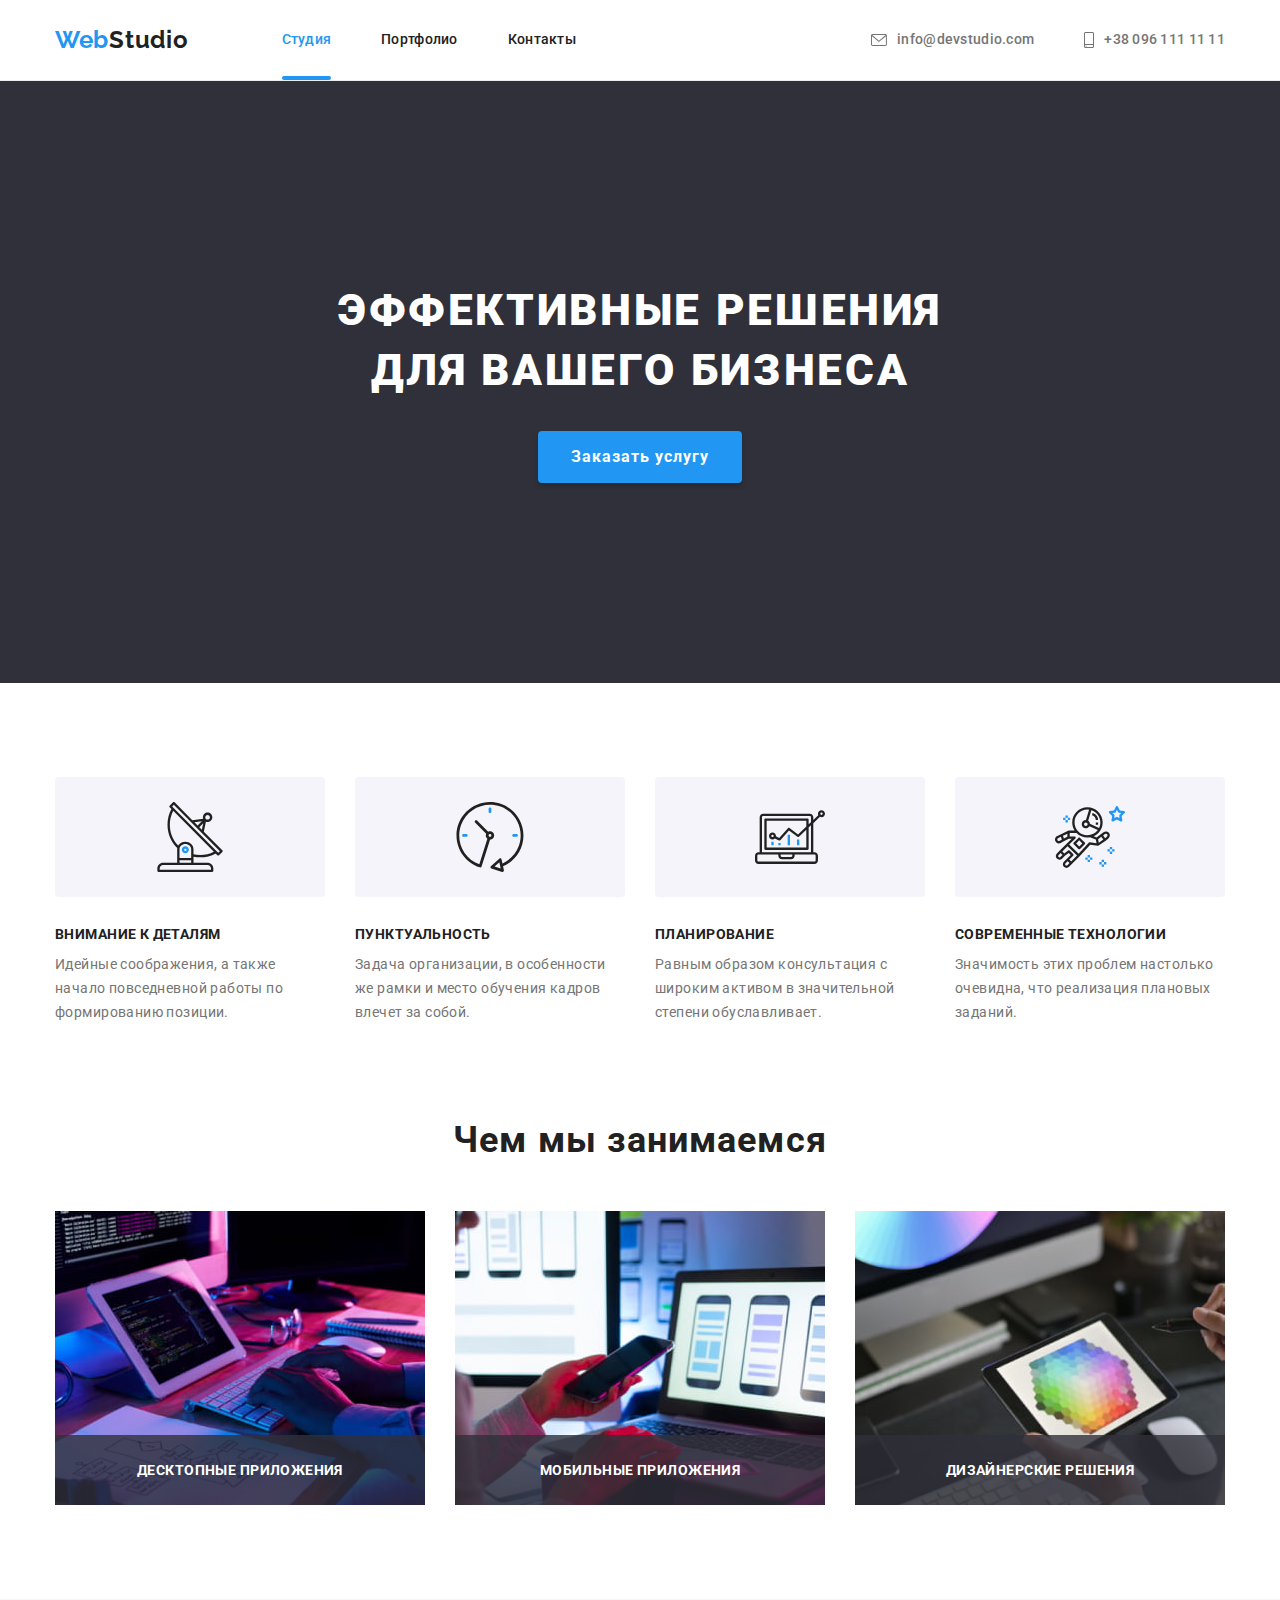
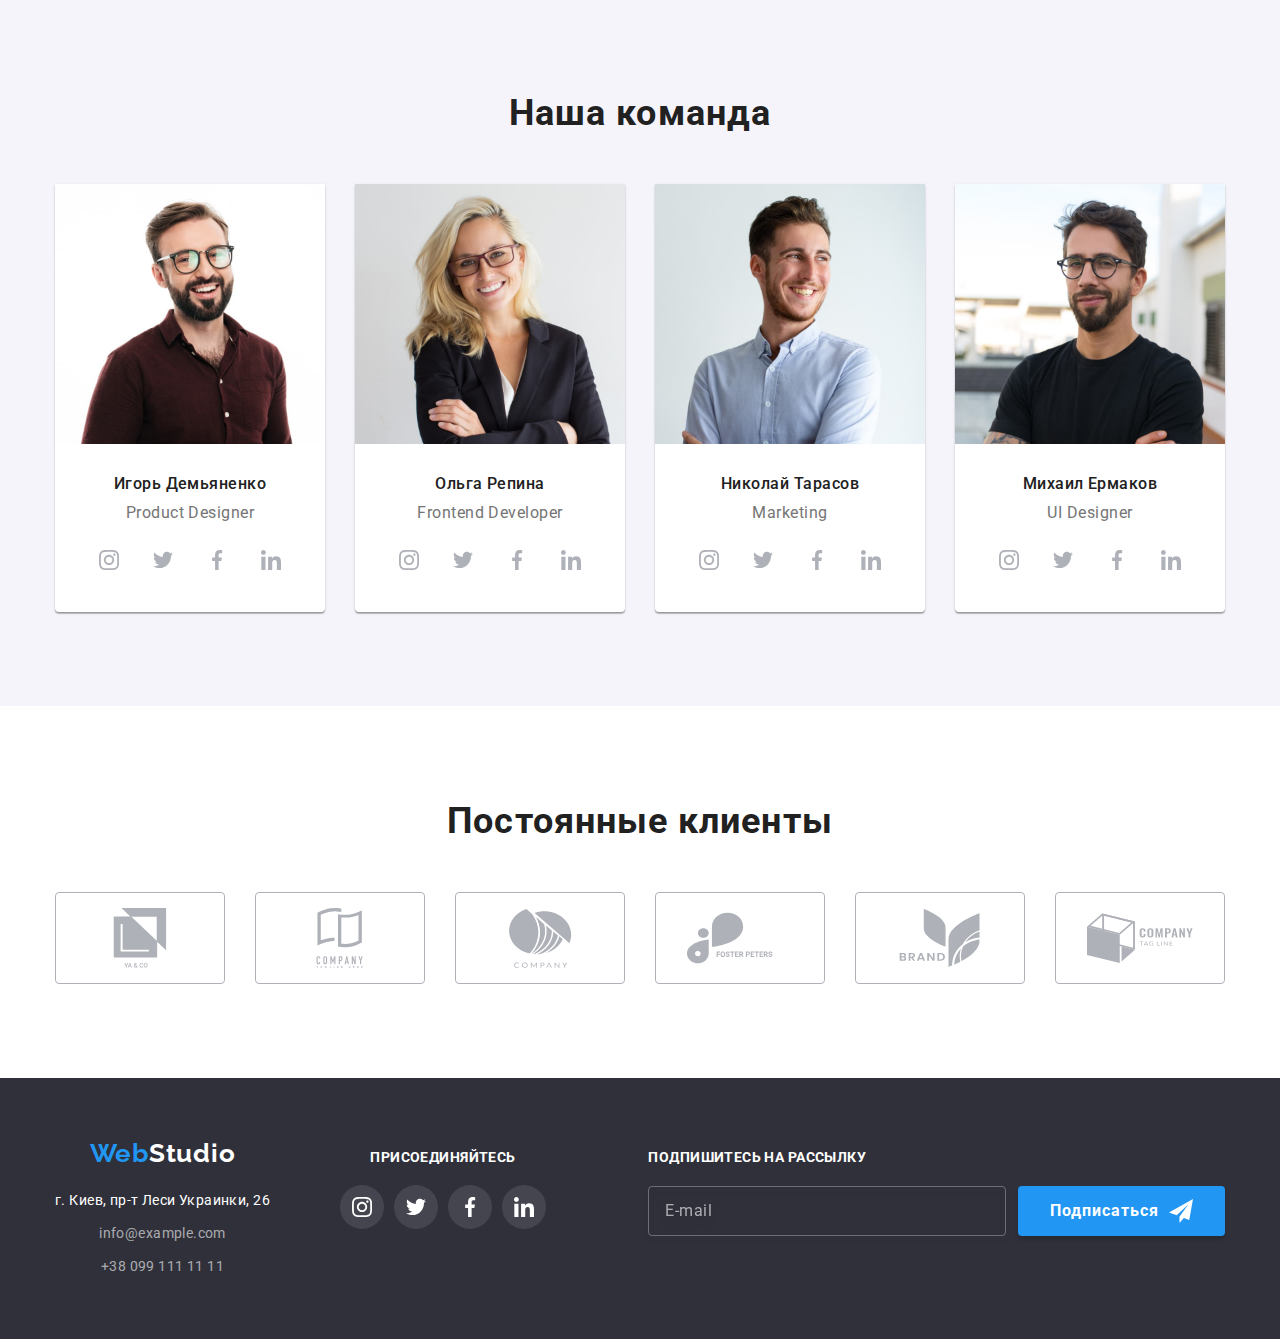
==== commit a00b609f: "додає адаптив футеру" ====
--- a/index.html
+++ b/index.html
@@ -514,7 +514,7 @@
       </section>
     </main>
     <!-- Футер -->
-    <!-- <footer class="footer">
+    <footer class="footer">
       <div class="container footer__container">
         <div class="footer__addres">
           <a lang="en" href="./index.html" class="footer__logo link"
@@ -592,7 +592,7 @@
           </form>
         </div>
       </div>
-    </footer> -->
+    </footer>
     <!-- --------- бэкдроп и модальное окно--------- -->
     <div class="backdrop is-hidden" data-modal>
       <div class="modal">
--- a/css/main.min.css
+++ b/css/main.min.css
@@ -1 +1 @@
-:root{--accent-color: #2196f3;--basic-color-white: #ffffff;--second-background-color: #2f303a;--btn-background: #f5f4fa;--first-text-color: #212121;--secondary-text-color: #757575;--footter-contact-color: rgba(255, 255, 255, 0.6);--icon-color: #afb1b8}.visually-hidden{position:absolute;white-space:nowrap;width:1px;height:1px;overflow:hidden;border:0;padding:0;clip:rect(0 0 0 0);clip-path:inset(50%);margin:-1px}body{color:var(--first-text-color);background-color:var(--basic-color-white);font-family:"Roboto",sans-serif;font-size:14px}*,*::before,*::after{box-sizing:border-box}h1,h2,h3,h4,h5,h6,ul,p{margin-bottom:0;margin-top:0}img{display:block;max-width:100%;height:auto}.link{text-decoration:none}.list{list-style:none;padding:0px;margin:0px}.container{margin:0 auto;padding-left:15px;padding-right:15px}@media screen and (min-width: 480px){.container{width:480px}}@media screen and (min-width: 768px){.container{width:768px}}@media screen and (min-width: 1200px){.container{width:1200px}}.button{display:inline-block;color:var(--basic-color-white);background-color:var(--accent-color);font-family:inherit;font-weight:700;font-size:16px;line-height:1.88;align-items:center;text-align:center;letter-spacing:.06em;cursor:pointer;border-radius:4px;padding:10px 32px;min-width:200px;border:1px solid rgba(0,0,0,0);margin-left:auto;margin-right:auto;box-shadow:0px 4px 4px rgba(0,0,0,.15);transition:background-color 250ms cubic-bezier(0.4, 0, 0.2, 1)}.button:hover,.button:focus{background-color:#188cef}.section{padding-top:60px;padding-bottom:60px}@media screen and (min-width: 1200px){.section{padding-top:94px;padding-bottom:94px}}.backdrop{top:0;left:0;width:100%;height:100%;position:fixed;background-color:rgba(0,0,0,.2);opacity:1;transition:opacity 250ms cubic-bezier(0.4, 0, 0.2, 1);z-index:101;overflow-y:scroll}.is-hidden{visibility:0;opacity:0;pointer-events:none}.modal{justify-content:center;position:absolute;top:50%;left:50%;transform:translate(-50%, -50%) scale(1);background-color:var(--basic-color-white);max-width:450px;width:100%;max-height:609px;border-radius:4px;transition:transform 250ms cubic-bezier(0.4, 0, 0.2, 1);padding:40px;overflow:auto}.is-hidden .modal{transform:scale(1.1) translate(-50%, -50%)}@media screen and (min-width: 1200px){.modal{max-width:528px;height:581px}}.modal__close-btn{position:absolute;right:8px;top:8px;display:flex;align-items:center;justify-content:center;border:1px solid rgba(0,0,0,.1);border-radius:50%;cursor:pointer;width:30px;height:30px;background-color:rgba(0,0,0,0);fill:#000;transition:fill 250ms cubic-bezier(0.4, 0, 0.2, 1)}.modal__close-btn:hover,.modal__close-btn:focus{fill:var(--accent-color)}.modal__text{font-style:normal;font-weight:700;font-size:20px;line-height:1.5;text-align:center;letter-spacing:.03em;color:var(--first-text-color);margin-bottom:12px}@media screen and (min-width: 1200px){.modal__text{line-height:1.15}}.input-container{display:flex;flex-direction:column;margin-left:auto;margin-right:auto;margin-bottom:10px;width:100%}.input-container:not(:last-child){margin-bottom:10px}.input-container-comments{display:flex;padding:0;margin-bottom:20px;flex-direction:column;margin-left:auto;margin-right:auto;margin-bottom:20px;width:100%}.label{font-weight:400;font-size:12px;line-height:1.16;letter-spacing:.01em;color:var(--secondary-text-color);margin-bottom:4px}.input{width:100%;height:40px;border:1px solid rgba(33,33,33,.2);border-radius:4px;padding:14px 42px;outline:rgba(0,0,0,0);transition:border-color 250ms cubic-bezier(0.4, 0, 0.2, 1)}.input:focus{border-color:var(--accent-color)}.icon-modal{position:absolute;left:15px;top:50%;transform:translateY(-50%);fill:var(--first-text-color);transition:fill 250ms cubic-bezier(0.4, 0, 0.2, 1)}.input:focus+.icon-modal{fill:var(--accent-color)}.input-wrap{position:relative;padding:0;margin:0}.textarea-input{width:100%;border:1px solid rgba(33,33,33,.2);border-radius:4px;padding:14px 42px;outline:rgba(0,0,0,0);transition:border-color 250ms cubic-bezier(0.4, 0, 0.2, 1);height:120px;resize:none;padding:12px 16px}.textarea-input:focus{border-color:var(--accent-color)}.textarea-input::placeholder{margin:12px 16px;font-style:normal;font-weight:400;font-size:12px;line-height:1.16;letter-spacing:.01em;color:rgba(117,117,117,.5)}.chek-icon{display:inline-block;margin-right:8.38px;border:2px solid var(--first-text-color);border-radius:2px;transition:background-color 250ms cubic-bezier(0.4, 0, 0.2, 1),border-color 250ms cubic-bezier(0.4, 0, 0.2, 1)}.input-check:checked+.chek-icon{background-color:var(--accent-color);border-color:var(--accent-color)}.input-check:focus+.chek-icon{border-color:var(--accent-color)}.policy-link{text-decoration:underline;color:var(--accent-color);font-size:12px;line-height:1.17;letter-spacing:.03em}.license-text{display:flex;align-items:center;justify-content:center;font-style:normal;font-weight:400;font-size:12px;line-height:1.17;letter-spacing:.03em;color:var(--secondary-text-color)}@media screen and (min-width: 1200px){.license-text{font-size:14px;line-height:1.71}}.policy-container{padding-bottom:0;margin-bottom:30px}.btn-send-modal{height:50px;display:flex;align-items:center;justify-content:center;margin:0 auto}.menu__button{padding:0;margin-left:auto;border:none;background-color:rgba(0,0,0,0);margin-left:auto;z-index:100}@media screen and (min-width: 768px){.menu__button{display:none}}.cross-icon{display:none}.menu__button.is-open .cross-icon{display:block}@media screen and (min-width: 768px){.cross-icon,.menu-icons{display:none}}.menu__button.is-open .menu-icon{display:none}.menu-icon,.cross-icon{fill:var(--first-text-color);transition:fill 250ms cubic-bezier(0.4, 0, 0.2, 1)}.menu-icon .menu__button:hover,.menu__button:focus .menu-icon,.cross-icon .menu__button:hover,.menu__button:focus .cross-icon{fill:var(--accent-color)}@media screen and (min-width: 768px){.menu-icon,.cross-icon{display:none}}.is-open{top:21px;right:25px;display:block;position:fixed}@media screen and (max-width: 767.98px){.menu__container{display:none;position:fixed;top:0;width:100vw;height:100vh;left:0;padding:48px 10px 48px 40px;left:0;font-weight:500;font-size:40px;line-height:1.17;letter-spacing:.02em;background:var(--basic-color-white);box-shadow:0px 4px 8px rgba(0,0,0,.04),0px 2px 4px rgba(0,0,0,.08),0px 1px 3px rgba(0,0,0,.16);overflow:auto}.menu__container.is-open{display:flex;flex-direction:column}}@media screen and (min-width: 768px){.menu__container{display:none}}.menu__nav{margin-bottom:auto}.menu__nav-item:not(:last-child){margin-bottom:32px}.menu__nav-link{color:var(--first-text-color)}.menu__nav-link:hover,.menu__nav-link:hover{color:var(--accent-color)}.menu__nav-link--current{color:var(--accent-color)}.menu__contacts-list{margin-bottom:64px}.menu__contacts-item:nth-child(1){margin-bottom:32px}.menu__contacts-link{color:var(--secondary-text-color);transition:color 250ms cubic-bezier(0.4, 0, 0.2, 1)}.menu__contacts-link:hover,.menu__contacts-link:focus{color:var(--accent-color)}.main__social-list{display:flex}.main__social-item{position:relative;margin-right:20px}.main__social-item:not(:last-child)::after{content:"";position:absolute;top:45%;right:-10px;width:1px;height:22px;border:1px solid rgba(33,33,33,.2)}.main__social-link{font-style:normal;font-weight:500;font-size:18px;line-height:1.22px;letter-spacing:.02em;color:#2196f3;transition:color 250ms cubic-bezier(0.4, 0, 0.2, 1)}.header{border-bottom:1px solid #ececec;position:relative}.header-container{display:flex}.nav{display:none}@media screen and (min-width: 768px){.nav{display:flex;margin-left:88px}}@media screen and (min-width: 1200px){.nav{margin-left:93px}}.logo{display:block;padding-top:16px;padding-bottom:16px;color:var(--accent-color);font-family:"Raleway",sans-serif;font-weight:700;font-size:24px;line-height:1.16;letter-spacing:.03em}@media screen and (min-width: 768px){.logo{padding-top:26px;padding-bottom:26px}}.logo__part{color:var(--first-text-color)}.site-nav__list{display:none}@media screen and (min-width: 768px){.site-nav__list{display:flex}}.site-nav__item:not(:first-child){margin-left:50px}.site-nav__link{display:block;padding-top:24px;padding-bottom:25px;font-weight:500;line-height:1.14;letter-spacing:.02em;color:var(--first-text-color);padding-top:32px;padding-bottom:32px;position:relative;transition:color 250ms cubic-bezier(0.4, 0, 0.2, 1)}.site-nav__link::after{content:"";position:absolute;left:0;bottom:0;display:block;width:100%;height:4px;background-color:var(--accent-color);border-radius:2px;transform:scaleX(0);transition:transform 250ms cubic-bezier(0.4, 0, 0.2, 1)}.site-nav__link:hover,.site-nav__link:focus{color:var(--accent-color)}.site-nav__link:hover::after,.site-nav__link:focus::after{transform:scaleX(1)}.site-nav__link--current{color:var(--accent-color)}.site-nav__link--current::after{content:"";position:absolute;left:0;bottom:0;display:block;width:100%;height:4px;background-color:var(--accent-color);border-radius:2px;transform:scaleX(1);opacity:1}.auth-nav{display:none}@media screen and (min-width: 768px){.auth-nav{display:flex;flex-direction:column;margin-left:auto}}@media screen and (min-width: 1200px){.auth-nav{flex-direction:row}}@media screen and (min-width: 1200px){.auth-nav__item:not(:first-child){margin-left:50px}.auth-nav__link{padding-top:32px;padding-bottom:32px}}.auth-nav__icon{margin-right:10px;fill:currentColor}@media screen and (max-width: 1199.5px){.auth-nav__item:nth-child(1){margin-bottom:10px}}.auth-nav__link{display:flex;color:var(--secondary-text-color);font-weight:500;line-height:1.14;letter-spacing:.02em;align-items:center;transition:color 250ms cubic-bezier(0.4, 0, 0.2, 1)}.auth-nav__link:hover,.auth-nav__link:focus{color:var(--accent-color)}.auth-nav__link:hover::after,.auth-nav__link:focus::after{transform:scaleX(1)}@media screen and (max-width: 1199.5px){.auth-nav__link--mail{padding-top:21px;line-height:1.16}.auth-nav__link--tel{padding-bottom:21px;line-height:1.16}}.hero{color:var(--basic-color-white);background-color:var(--second-background-color);background-size:cover;background-repeat:no-repeat;background-position:center;margin-bottom:0;margin-top:0;margin-left:auto;margin-right:auto;padding-top:118px;padding-bottom:118px;text-align:center}@media screen and (min-width: 1200px){.hero{padding-top:200px;padding-bottom:200px}}.hero__title{font-weight:900;font-size:26px;line-height:1.62;letter-spacing:.06em;text-transform:uppercase;text-align:center;max-width:360px;margin-top:0;margin-left:auto;margin-right:auto;margin-bottom:30px}@media screen and (min-width: 1200px){.hero__title{font-size:44px;line-height:1.36;max-width:696px}}.features__title{font-weight:700;font-size:14px;line-height:1.14;text-align:center;letter-spacing:.03em;text-transform:uppercase;margin-bottom:10px}@media screen and (min-width: 768px){.features__title{text-align:left}}.features__text{font-weight:400;font-size:14px;line-height:1.71;letter-spacing:.03em;color:var(--secondary-text-color)}@media screen and (min-width: 768px){.features__list{display:flex;flex-wrap:wrap}}.features__item{max-width:450px}.features__item:not(:last-child){margin-bottom:30px}@media screen and (min-width: 768px){.features__item{max-width:354px}}@media screen and (min-width: 1200px){.features__item{max-width:270px;margin-bottom:0;flex-wrap:nowrap}}@media screen and (min-width: 1200px){.features__item:not(:last-child){margin-right:30px;margin-bottom:0}}@media screen and (min-width: 768px){.features__item:nth-child(2n+1){margin-right:30px}}@media screen and (min-width: 768px){.features__item:nth-child(n+3){margin-bottom:0px}}.features__icon-container{height:120px;display:flex;align-items:center;justify-content:center;margin-bottom:30px;background-color:var(--btn-background);border-radius:4px}.performance{display:none;padding-top:0}@media screen and (min-width: 1200px){.performance{display:block}}.performance__title{font-weight:700;font-size:36px;line-height:1.17;text-align:center;letter-spacing:.03em;margin-bottom:50px}.performance__thumb{position:relative}.performance__text{display:flex;position:absolute;bottom:0;background-color:rgba(47,48,58,.8);justify-content:center;align-items:center;height:70px;width:100%;font-style:normal;font-weight:700;line-height:16px;text-align:center;letter-spacing:.03em;text-transform:uppercase;color:var(--basic-color-white)}.performance__list{display:flex}.performance__item:not(:last-child){margin-right:30px}.team{background-color:var(--btn-background)}.team__title{font-style:normal;font-size:36px;margin-bottom:50px;font-weight:700;line-height:1.14;letter-spacing:.03em;text-align:center}.team__list{display:flex;flex-wrap:wrap;align-items:center;justify-content:center}@media screen and (min-width: 768px){.team__list{display:flex}}.team__item{max-width:450px;box-shadow:0px 1px 3px rgba(0,0,0,.12),0px 1px 1px rgba(0,0,0,.14),0px 2px 1px rgba(0,0,0,.2);border-radius:0px 0px 4px 4px;background-color:var(--basic-color-white)}.team__item:not(:last-child){margin-bottom:30px}@media screen and (min-width: 768px){.team__item:nth-child(2n+1){margin-right:30px}}@media screen and (min-width: 768px){.team__item{max-width:354px}}@media screen and (min-width: 1200px){.team__item{max-width:270px}.team__item:not(:last-child){margin-right:30px;margin-bottom:0px}}@media screen and (min-width: 768px){.team__item:nth-child(n+3){margin-bottom:0px}}.team__information-block{padding:30px 0px}@media screen and (min-width: 1200px){.team__information-block{padding:30px}}.team__name{margin-bottom:10px;font-weight:500;font-size:16px;line-height:1.19;text-align:center;letter-spacing:.03em;color:var(--first-text-color)}.team__position{font-weight:400;font-size:16px;line-height:1.19;text-align:center;letter-spacing:.03em;color:var(--secondary-text-color);margin-bottom:16px}.social-links{display:flex;justify-content:center;align-items:center}.social-links__item:not(:last-child){margin-right:10px}.social-links__link{display:flex;width:44px;height:44px;justify-content:center;align-items:center;border-radius:50%;fill:var(--icon-color);transition:background-color 250ms cubic-bezier(0.4, 0, 0.2, 1),fill 250ms cubic-bezier(0.4, 0, 0.2, 1)}.social-links__link:hover,.social-links__link:focus{background-color:var(--accent-color);fill:var(--basic-color-white)}.clients__title{font-style:normal;font-weight:700;font-size:36px;line-height:1.17;text-align:center;letter-spacing:.03em;margin-bottom:30px}.clients__list{display:flex;flex-wrap:wrap;justify-content:center}@media screen and (min-width: 1200px){.clients__list{flex-wrap:nowrap}}.clients__item{flex-basis:calc((100% - 30px)/2);margin-right:0}.clients__item:nth-child(odd){margin-right:30px}.clients__item:not(:nth-child(n+4)){margin-bottom:30px}@media screen and (min-width: 1200px){.clients__item:not(:last-child){margin-right:30px;margin-bottom:0}}@media screen and (min-width: 768px){.clients__item{max-width:226px;margin-right:0px;margin-bottom:0}}.clients__link{display:flex;height:92px;justify-content:center;align-items:center;border:1px solid var(--icon-color);border-radius:4px;outline:rgba(0,0,0,0);fill:var(--icon-color);transition:border-color 250ms cubic-bezier(0.4, 0, 0.2, 1),fill 250ms cubic-bezier(0.4, 0, 0.2, 1)}.clients__link:hover,.clients__link:focus{border-color:var(--accent-color);fill:var(--accent-color)}.footer{padding-top:60px;padding-bottom:60px;display:flex;background-color:var(--second-background-color)}.footer__container{display:flex;align-items:baseline}.footer__addres{margin-right:70px}.footer__logo{display:block;color:var(--accent-color);font-family:"Raleway",sans-serif;font-weight:700;font-size:26px;line-height:1.19;letter-spacing:.03em}.footer__logo-part{color:var(--basic-color-white)}.address{margin-top:20px}.address__link{transition:color 250ms cubic-bezier(0.4, 0, 0.2, 1);font-weight:400;line-height:1.71;letter-spacing:.03em;font-style:normal;color:var(--footter-contact-color)}.address__link:hover,.address__link:focus{color:var(--accent-color)}.address__item:not(:last-child){margin-bottom:9px}.address__text{font-weight:400;line-height:1.71;letter-spacing:.03em;font-style:normal;color:var(--basic-color-white);margin-bottom:9px}.contact-footer{margin-right:auto}.contact-footer__list{display:flex}.contact-footer__text{font-style:normal;font-weight:700;line-height:16px;letter-spacing:.03em;text-transform:uppercase;color:var(--basic-color-white);margin-bottom:20px}.contact-footer__item:not(:last-child){margin-right:10px}.contact-footer__link{width:44px;height:44px;display:flex;background-color:rgba(255,255,255,.1);fill:var(--basic-color-white);justify-content:center;align-items:center;border-radius:50%;transition:background-color 250ms cubic-bezier(0.4, 0, 0.2, 1)}.contact-footer__link:hover,.contact-footer__link:focus{background-color:var(--accent-color)}.subscribe__text{font-style:normal;font-weight:700;font-size:14px;line-height:1.14;letter-spacing:.03em;text-transform:uppercase;color:#fff}.subscribe__form{margin-top:20px;margin-left:0}.subscribe__input{width:358px;height:50px;margin-right:10px;border:1px solid rgba(255,255,255,.3);filter:drop-shadow(0px 4px 4px rgba(0, 0, 0, 0.15));border-radius:4px;background-color:rgba(0,0,0,0);padding-left:16px;margin-right:12px;color:var(--basic-color-white)}.subscribe__input::placeholder{font-style:normal;font-size:16px;line-height:1.25;display:flex;align-items:center;letter-spacing:.03em;color:rgba(255,255,255,.6);padding-top:15px;padding-bottom:15px}.button__subscribe{display:inline-flex;min-width:200px;height:50px;border:0px;margin-left:auto;margin-right:auto}.subscribe__icon{margin-left:10px;fill:var(--basic-color-white)}.sorting__list{display:flex;justify-content:center;margin-bottom:50px}.sorting__item:not(:first-child){margin-left:8px}.sorting__btn,.sorting__btn--current{min-width:73px;padding:6px 22px;background-color:var(--btn-background);color:var(--first-text-color);box-shadow:none;font-weight:500;line-height:1.63;letter-spacing:.03em;border:1px solid rgba(0,0,0,0);transition:background-color 250ms cubic-bezier(0.4, 0, 0.2, 1),color 250ms cubic-bezier(0.4, 0, 0.2, 1),box-shadow 250ms cubic-bezier(0.4, 0, 0.2, 1)}.sorting__btn:hover,.sorting__btn:focus{background-color:var(--accent-color);color:var(--basic-color-white);box-shadow:0px 3px 1px rgba(0,0,0,.1),0px 1px 2px rgba(0,0,0,.08),0px 2px 2px rgba(0,0,0,.12)}.sorting__btn--current{background-color:var(--accent-color);color:var(--basic-color-white);box-shadow:0px 3px 1px rgba(0,0,0,.1),0px 1px 2px rgba(0,0,0,.08),0px 2px 2px rgba(0,0,0,.12)}.portfolio__list{display:flex;flex-wrap:wrap}.portfolio__item{margin-bottom:30px}.portfolio__item:not(:nth-child(3n)){margin-right:30px}.portfolio__item:nth-last-child(-n+3){margin-bottom:0}.portfolio__link{display:block;background-color:var(--basic-color-white);cursor:pointer;transition:box-shadow 250ms cubic-bezier(0.4, 0, 0.2, 1)}.portfolio__link:hover,.portfolio__link:focus{box-shadow:0px 1px 1px rgba(0,0,0,.12),0px 4px 4px rgba(0,0,0,.06),1px 4px 6px rgba(0,0,0,.16)}.portfolio__inform-block{padding:20px 24px 20px 24px;border:1px solid #eee;border-top:0}.portfolio__title{font-weight:700;font-size:18px;line-height:2;letter-spacing:.06em;font-style:normal;color:var(--first-text-color)}.portfolio__text{font-weight:400;font-size:16px;line-height:1.88;letter-spacing:.03em;color:var(--secondary-text-color)}.overlay{position:absolute;left:0;bottom:0;background-color:rgba(33,150,243,.9);width:370px;height:294px;transform:translateY(101%);transition:transform 250ms cubic-bezier(0.4, 0, 0.2, 1)}.portfolio__link:hover .overlay,.portfolio__link:focus .overlay{transform:translateY(0)}.portfolio__thumb{position:relative;overflow:hidden}.overlay__text{font-style:normal;font-weight:400;font-size:18px;line-height:1.56;letter-spacing:.03em;color:var(--basic-color-white);padding:63px 24px}/*# sourceMappingURL=main.min.css.map */+:root{--accent-color: #2196f3;--basic-color-white: #ffffff;--second-background-color: #2f303a;--btn-background: #f5f4fa;--first-text-color: #212121;--secondary-text-color: #757575;--footter-contact-color: rgba(255, 255, 255, 0.6);--icon-color: #afb1b8}.visually-hidden{position:absolute;white-space:nowrap;width:1px;height:1px;overflow:hidden;border:0;padding:0;clip:rect(0 0 0 0);clip-path:inset(50%);margin:-1px}body{color:var(--first-text-color);background-color:var(--basic-color-white);font-family:"Roboto",sans-serif;font-size:14px}*,*::before,*::after{box-sizing:border-box}h1,h2,h3,h4,h5,h6,ul,p{margin-bottom:0;margin-top:0}img{display:block;max-width:100%;height:auto}.link{text-decoration:none}.list{list-style:none;padding:0px;margin:0px}.container{margin:0 auto;padding-left:15px;padding-right:15px}@media screen and (min-width: 480px){.container{width:480px}}@media screen and (min-width: 768px){.container{width:768px}}@media screen and (min-width: 1200px){.container{width:1200px}}.button{display:inline-block;color:var(--basic-color-white);background-color:var(--accent-color);font-family:inherit;font-weight:700;font-size:16px;line-height:1.88;align-items:center;text-align:center;letter-spacing:.06em;cursor:pointer;border-radius:4px;padding:10px 32px;min-width:200px;border:1px solid rgba(0,0,0,0);margin-left:auto;margin-right:auto;box-shadow:0px 4px 4px rgba(0,0,0,.15);transition:background-color 250ms cubic-bezier(0.4, 0, 0.2, 1)}.button:hover,.button:focus{background-color:#188cef}.section{padding-top:60px;padding-bottom:60px}@media screen and (min-width: 1200px){.section{padding-top:94px;padding-bottom:94px}}.backdrop{top:0;left:0;width:100%;height:100%;position:fixed;background-color:rgba(0,0,0,.2);opacity:1;transition:opacity 250ms cubic-bezier(0.4, 0, 0.2, 1);z-index:101;overflow-y:scroll}.is-hidden{visibility:0;opacity:0;pointer-events:none}.modal{justify-content:center;position:absolute;top:50%;left:50%;transform:translate(-50%, -50%) scale(1);background-color:var(--basic-color-white);max-width:450px;width:100%;max-height:609px;border-radius:4px;transition:transform 250ms cubic-bezier(0.4, 0, 0.2, 1);padding:40px;overflow:auto}.is-hidden .modal{transform:scale(1.1) translate(-50%, -50%)}@media screen and (min-width: 1200px){.modal{max-width:528px;height:581px}}.modal__close-btn{position:absolute;right:8px;top:8px;display:flex;align-items:center;justify-content:center;border:1px solid rgba(0,0,0,.1);border-radius:50%;cursor:pointer;width:30px;height:30px;background-color:rgba(0,0,0,0);fill:#000;transition:fill 250ms cubic-bezier(0.4, 0, 0.2, 1)}.modal__close-btn:hover,.modal__close-btn:focus{fill:var(--accent-color)}.modal__text{font-style:normal;font-weight:700;font-size:20px;line-height:1.5;text-align:center;letter-spacing:.03em;color:var(--first-text-color);margin-bottom:12px}@media screen and (min-width: 1200px){.modal__text{line-height:1.15}}.input-container{display:flex;flex-direction:column;margin-left:auto;margin-right:auto;margin-bottom:10px;width:100%}.input-container:not(:last-child){margin-bottom:10px}.input-container-comments{display:flex;padding:0;margin-bottom:20px;flex-direction:column;margin-left:auto;margin-right:auto;margin-bottom:20px;width:100%}.label{font-weight:400;font-size:12px;line-height:1.16;letter-spacing:.01em;color:var(--secondary-text-color);margin-bottom:4px}.input{width:100%;height:40px;border:1px solid rgba(33,33,33,.2);border-radius:4px;padding:14px 42px;outline:rgba(0,0,0,0);transition:border-color 250ms cubic-bezier(0.4, 0, 0.2, 1)}.input:focus{border-color:var(--accent-color)}.icon-modal{position:absolute;left:15px;top:50%;transform:translateY(-50%);fill:var(--first-text-color);transition:fill 250ms cubic-bezier(0.4, 0, 0.2, 1)}.input:focus+.icon-modal{fill:var(--accent-color)}.input-wrap{position:relative;padding:0;margin:0}.textarea-input{width:100%;border:1px solid rgba(33,33,33,.2);border-radius:4px;padding:14px 42px;outline:rgba(0,0,0,0);transition:border-color 250ms cubic-bezier(0.4, 0, 0.2, 1);height:120px;resize:none;padding:12px 16px}.textarea-input:focus{border-color:var(--accent-color)}.textarea-input::placeholder{margin:12px 16px;font-style:normal;font-weight:400;font-size:12px;line-height:1.16;letter-spacing:.01em;color:rgba(117,117,117,.5)}.chek-icon{display:inline-block;margin-right:8.38px;border:2px solid var(--first-text-color);border-radius:2px;transition:background-color 250ms cubic-bezier(0.4, 0, 0.2, 1),border-color 250ms cubic-bezier(0.4, 0, 0.2, 1)}.input-check:checked+.chek-icon{background-color:var(--accent-color);border-color:var(--accent-color)}.input-check:focus+.chek-icon{border-color:var(--accent-color)}.policy-link{text-decoration:underline;color:var(--accent-color);font-size:12px;line-height:1.17;letter-spacing:.03em}.license-text{display:flex;align-items:center;justify-content:center;font-style:normal;font-weight:400;font-size:12px;line-height:1.17;letter-spacing:.03em;color:var(--secondary-text-color)}@media screen and (min-width: 1200px){.license-text{font-size:14px;line-height:1.71}}.policy-container{padding-bottom:0;margin-bottom:30px}.btn-send-modal{height:50px;display:flex;align-items:center;justify-content:center;margin:0 auto}.menu__button{padding:0;margin-left:auto;border:none;background-color:rgba(0,0,0,0);margin-left:auto;z-index:100}@media screen and (min-width: 768px){.menu__button{display:none}}.cross-icon{display:none}.menu__button.is-open .cross-icon{display:block}@media screen and (min-width: 768px){.cross-icon,.menu-icons{display:none}}.menu__button.is-open .menu-icon{display:none}.menu-icon,.cross-icon{fill:var(--first-text-color);transition:fill 250ms cubic-bezier(0.4, 0, 0.2, 1)}.menu-icon .menu__button:hover,.menu__button:focus .menu-icon,.cross-icon .menu__button:hover,.menu__button:focus .cross-icon{fill:var(--accent-color)}@media screen and (min-width: 768px){.menu-icon,.cross-icon{display:none}}.is-open{top:21px;right:25px;display:block;position:fixed}@media screen and (max-width: 767.98px){.menu__container{display:none;position:fixed;top:0;width:100vw;height:100vh;left:0;padding:48px 10px 48px 40px;left:0;font-weight:500;font-size:40px;line-height:1.17;letter-spacing:.02em;background:var(--basic-color-white);box-shadow:0px 4px 8px rgba(0,0,0,.04),0px 2px 4px rgba(0,0,0,.08),0px 1px 3px rgba(0,0,0,.16);overflow:auto}.menu__container.is-open{display:flex;flex-direction:column}}@media screen and (min-width: 768px){.menu__container{display:none}}.menu__nav{margin-bottom:auto}.menu__nav-item:not(:last-child){margin-bottom:32px}.menu__nav-link{color:var(--first-text-color)}.menu__nav-link:hover,.menu__nav-link:hover{color:var(--accent-color)}.menu__nav-link--current{color:var(--accent-color)}.menu__contacts-list{margin-bottom:64px}.menu__contacts-item:nth-child(1){margin-bottom:32px}.menu__contacts-link{color:var(--secondary-text-color);transition:color 250ms cubic-bezier(0.4, 0, 0.2, 1)}.menu__contacts-link:hover,.menu__contacts-link:focus{color:var(--accent-color)}.main__social-list{display:flex}.main__social-item{position:relative;margin-right:20px}.main__social-item:not(:last-child)::after{content:"";position:absolute;top:45%;right:-10px;width:1px;height:22px;border:1px solid rgba(33,33,33,.2)}.main__social-link{font-style:normal;font-weight:500;font-size:18px;line-height:1.22px;letter-spacing:.02em;color:#2196f3;transition:color 250ms cubic-bezier(0.4, 0, 0.2, 1)}.header{border-bottom:1px solid #ececec;position:relative}.header-container{display:flex}.nav{display:none}@media screen and (min-width: 768px){.nav{display:flex;margin-left:88px}}@media screen and (min-width: 1200px){.nav{margin-left:93px}}.logo{display:block;padding-top:16px;padding-bottom:16px;color:var(--accent-color);font-family:"Raleway",sans-serif;font-weight:700;font-size:24px;line-height:1.16;letter-spacing:.03em}@media screen and (min-width: 768px){.logo{padding-top:26px;padding-bottom:26px}}.logo__part{color:var(--first-text-color)}.site-nav__list{display:none}@media screen and (min-width: 768px){.site-nav__list{display:flex}}.site-nav__item:not(:first-child){margin-left:50px}.site-nav__link{display:block;padding-top:24px;padding-bottom:25px;font-weight:500;line-height:1.14;letter-spacing:.02em;color:var(--first-text-color);padding-top:32px;padding-bottom:32px;position:relative;transition:color 250ms cubic-bezier(0.4, 0, 0.2, 1)}.site-nav__link::after{content:"";position:absolute;left:0;bottom:0;display:block;width:100%;height:4px;background-color:var(--accent-color);border-radius:2px;transform:scaleX(0);transition:transform 250ms cubic-bezier(0.4, 0, 0.2, 1)}.site-nav__link:hover,.site-nav__link:focus{color:var(--accent-color)}.site-nav__link:hover::after,.site-nav__link:focus::after{transform:scaleX(1)}.site-nav__link--current{color:var(--accent-color)}.site-nav__link--current::after{content:"";position:absolute;left:0;bottom:0;display:block;width:100%;height:4px;background-color:var(--accent-color);border-radius:2px;transform:scaleX(1);opacity:1}.auth-nav{display:none}@media screen and (min-width: 768px){.auth-nav{display:flex;flex-direction:column;margin-left:auto}}@media screen and (min-width: 1200px){.auth-nav{flex-direction:row}}@media screen and (min-width: 1200px){.auth-nav__item:not(:first-child){margin-left:50px}.auth-nav__link{padding-top:32px;padding-bottom:32px}}.auth-nav__icon{margin-right:10px;fill:currentColor}@media screen and (max-width: 1199.5px){.auth-nav__item:nth-child(1){margin-bottom:10px}}.auth-nav__link{display:flex;color:var(--secondary-text-color);font-weight:500;line-height:1.14;letter-spacing:.02em;align-items:center;transition:color 250ms cubic-bezier(0.4, 0, 0.2, 1)}.auth-nav__link:hover,.auth-nav__link:focus{color:var(--accent-color)}.auth-nav__link:hover::after,.auth-nav__link:focus::after{transform:scaleX(1)}@media screen and (max-width: 1199.5px){.auth-nav__link--mail{padding-top:21px;line-height:1.16}.auth-nav__link--tel{padding-bottom:21px;line-height:1.16}}.hero{color:var(--basic-color-white);background-color:var(--second-background-color);background-size:cover;background-repeat:no-repeat;background-position:center;margin-bottom:0;margin-top:0;margin-left:auto;margin-right:auto;padding-top:118px;padding-bottom:118px;text-align:center}@media screen and (min-width: 1200px){.hero{padding-top:200px;padding-bottom:200px}}.hero__title{font-weight:900;font-size:26px;line-height:1.62;letter-spacing:.06em;text-transform:uppercase;text-align:center;max-width:360px;margin-top:0;margin-left:auto;margin-right:auto;margin-bottom:30px}@media screen and (min-width: 1200px){.hero__title{font-size:44px;line-height:1.36;max-width:696px}}.features__title{font-weight:700;font-size:14px;line-height:1.14;text-align:center;letter-spacing:.03em;text-transform:uppercase;margin-bottom:10px}@media screen and (min-width: 768px){.features__title{text-align:left}}.features__text{font-weight:400;font-size:14px;line-height:1.71;letter-spacing:.03em;color:var(--secondary-text-color)}@media screen and (min-width: 768px){.features__list{display:flex;flex-wrap:wrap}}.features__item{max-width:450px}.features__item:not(:last-child){margin-bottom:30px}@media screen and (min-width: 768px){.features__item{max-width:354px}}@media screen and (min-width: 1200px){.features__item{max-width:270px;margin-bottom:0;flex-wrap:nowrap}}@media screen and (min-width: 1200px){.features__item:not(:last-child){margin-right:30px;margin-bottom:0}}@media screen and (min-width: 768px){.features__item:nth-child(2n+1){margin-right:30px}}@media screen and (min-width: 768px){.features__item:nth-child(n+3){margin-bottom:0px}}.features__icon-container{height:120px;display:flex;align-items:center;justify-content:center;margin-bottom:30px;background-color:var(--btn-background);border-radius:4px}.performance{display:none;padding-top:0}@media screen and (min-width: 1200px){.performance{display:block}}.performance__title{font-weight:700;font-size:36px;line-height:1.17;text-align:center;letter-spacing:.03em;margin-bottom:50px}.performance__thumb{position:relative}.performance__text{display:flex;position:absolute;bottom:0;background-color:rgba(47,48,58,.8);justify-content:center;align-items:center;height:70px;width:100%;font-style:normal;font-weight:700;line-height:16px;text-align:center;letter-spacing:.03em;text-transform:uppercase;color:var(--basic-color-white)}.performance__list{display:flex}.performance__item:not(:last-child){margin-right:30px}.team{background-color:var(--btn-background)}.team__title{font-style:normal;font-size:36px;margin-bottom:50px;font-weight:700;line-height:1.14;letter-spacing:.03em;text-align:center}.team__list{display:flex;flex-wrap:wrap;align-items:center;justify-content:center}@media screen and (min-width: 768px){.team__list{display:flex}}.team__item{max-width:450px;box-shadow:0px 1px 3px rgba(0,0,0,.12),0px 1px 1px rgba(0,0,0,.14),0px 2px 1px rgba(0,0,0,.2);border-radius:0px 0px 4px 4px;background-color:var(--basic-color-white)}.team__item:not(:last-child){margin-bottom:30px}@media screen and (min-width: 768px){.team__item:nth-child(2n+1){margin-right:30px}}@media screen and (min-width: 768px){.team__item{max-width:354px}}@media screen and (min-width: 1200px){.team__item{max-width:270px}.team__item:not(:last-child){margin-right:30px;margin-bottom:0px}}@media screen and (min-width: 768px){.team__item:nth-child(n+3){margin-bottom:0px}}.team__information-block{padding:30px 0px}@media screen and (min-width: 1200px){.team__information-block{padding:30px}}.team__name{margin-bottom:10px;font-weight:500;font-size:16px;line-height:1.19;text-align:center;letter-spacing:.03em;color:var(--first-text-color)}.team__position{font-weight:400;font-size:16px;line-height:1.19;text-align:center;letter-spacing:.03em;color:var(--secondary-text-color);margin-bottom:16px}.social-links{display:flex;justify-content:center;align-items:center}.social-links__item:not(:last-child){margin-right:10px}.social-links__link{display:flex;width:44px;height:44px;justify-content:center;align-items:center;border-radius:50%;fill:var(--icon-color);transition:background-color 250ms cubic-bezier(0.4, 0, 0.2, 1),fill 250ms cubic-bezier(0.4, 0, 0.2, 1)}.social-links__link:hover,.social-links__link:focus{background-color:var(--accent-color);fill:var(--basic-color-white)}.clients__title{font-style:normal;font-weight:700;font-size:36px;line-height:1.17;text-align:center;letter-spacing:.03em;margin-bottom:30px}@media screen and (min-width: 1200px){.clients__title{margin-bottom:50px}}.clients__list{display:flex;flex-wrap:wrap;justify-content:center;margin:-15px}@media screen and (min-width: 1200px){.clients__list{flex-wrap:nowrap;margin:0}}.clients__item{flex-basis:calc((100% - 60px)/2);margin:15px}@media screen and (min-width: 768px){.clients__item{flex-basis:226px}}@media screen and (min-width: 1200px){.clients__item{flex-basis:170px;margin:0}}@media screen and (min-width: 1200px){.clients__item:not(:last-child){margin-right:30px}}.clients__link{display:flex;height:92px;justify-content:center;align-items:center;border:1px solid var(--icon-color);border-radius:4px;outline:rgba(0,0,0,0);fill:var(--icon-color);transition:border-color 250ms cubic-bezier(0.4, 0, 0.2, 1),fill 250ms cubic-bezier(0.4, 0, 0.2, 1)}.clients__link:hover,.clients__link:focus{border-color:var(--accent-color);fill:var(--accent-color)}.footer{padding-top:60px;padding-bottom:60px;background-color:var(--second-background-color)}.footer__container{text-align:center}@media screen and (min-width: 768px){.footer__container{display:flex;flex-wrap:wrap;justify-content:center}}@media screen and (min-width: 1200px){.footer__container{display:flex;align-items:baseline}}@media screen and (min-width: 768px){.footer__addres{margin-right:165px}}@media screen and (min-width: 1200px){.footer__addres{margin-right:70px}}.footer__logo{display:block;color:var(--accent-color);font-family:"Raleway",sans-serif;font-weight:700;font-size:24px;line-height:1.16;letter-spacing:.03em;margin-bottom:20px}@media screen and (min-width: 1200px){.footer__logo{font-size:26px;line-height:1.19}}.footer__logo-part{color:var(--basic-color-white)}.address{margin-top:20px}.address__list{margin-bottom:60px}@media screen and (min-width: 1200px){.address__list{margin-bottom:0}}.address__link{transition:color 250ms cubic-bezier(0.4, 0, 0.2, 1);font-weight:400;line-height:1.71;letter-spacing:.03em;font-style:normal;color:var(--footter-contact-color)}.address__link:hover,.address__link:focus{color:var(--accent-color)}.address__item:not(:last-child){margin-bottom:8px}@media screen and (min-width: 1200px){.address__item:not(:last-child){margin-bottom:9px}}.address__text{font-weight:400;line-height:1.71;letter-spacing:.03em;font-style:normal;color:var(--basic-color-white);margin-bottom:9px}.contact-footer{margin-bottom:60px;text-align:center}@media screen and (min-width: 1200px){.contact-footer{margin-right:auto;margin-bottom:0}}.contact-footer__list{display:flex;justify-content:center}.contact-footer__text{font-style:normal;font-weight:700;line-height:16px;letter-spacing:.03em;text-transform:uppercase;color:var(--basic-color-white);margin-bottom:20px}.contact-footer__item:not(:last-child){margin-right:10px}.contact-footer__link{width:44px;height:44px;display:flex;background-color:rgba(255,255,255,.1);fill:var(--basic-color-white);justify-content:center;align-items:center;border-radius:50%;transition:background-color 250ms cubic-bezier(0.4, 0, 0.2, 1)}.contact-footer__link:hover,.contact-footer__link:focus{background-color:var(--accent-color)}.subscribe__text{font-style:normal;font-weight:700;font-size:14px;line-height:1.14;letter-spacing:.03em;text-transform:uppercase;color:var(--basic-color-white)}@media screen and (min-width: 1200px){.subscribe__text{text-align:left;display:block}}.subscribe__form{margin-top:20px}@media screen and (min-width: 768px){.subscribe__form{display:flex;flex-direction:column;flex-wrap:wrap}}@media screen and (min-width: 1200px){.subscribe__form{flex-direction:row;flex-wrap:nowrap}}.subscribe__input{width:100%;height:50px;margin-bottom:20px;border:1px solid rgba(255,255,255,.3);filter:drop-shadow(0px 4px 4px rgba(0, 0, 0, 0.15));border-radius:4px;background-color:rgba(0,0,0,0);padding-left:16px;margin-right:12px;color:var(--basic-color-white)}.subscribe__input::placeholder{font-style:normal;font-size:16px;line-height:1.25;display:flex;align-items:center;letter-spacing:.03em;color:rgba(255,255,255,.6);padding-top:15px;padding-bottom:15px}@media screen and (min-width: 768px){.subscribe__input{width:450px}}@media screen and (min-width: 1200px){.subscribe__input{margin-right:12px;width:358px;margin-bottom:0}}.button__subscribe{display:inline-flex;min-width:200px;height:50px;border:0px;margin-left:auto;margin-right:auto}.subscribe__icon{margin-left:10px;fill:var(--basic-color-white)}.sorting__list{display:flex;justify-content:center;margin-bottom:50px}.sorting__item:not(:first-child){margin-left:8px}.sorting__btn,.sorting__btn--current{min-width:73px;padding:6px 22px;background-color:var(--btn-background);color:var(--first-text-color);box-shadow:none;font-weight:500;line-height:1.63;letter-spacing:.03em;border:1px solid rgba(0,0,0,0);transition:background-color 250ms cubic-bezier(0.4, 0, 0.2, 1),color 250ms cubic-bezier(0.4, 0, 0.2, 1),box-shadow 250ms cubic-bezier(0.4, 0, 0.2, 1)}.sorting__btn:hover,.sorting__btn:focus{background-color:var(--accent-color);color:var(--basic-color-white);box-shadow:0px 3px 1px rgba(0,0,0,.1),0px 1px 2px rgba(0,0,0,.08),0px 2px 2px rgba(0,0,0,.12)}.sorting__btn--current{background-color:var(--accent-color);color:var(--basic-color-white);box-shadow:0px 3px 1px rgba(0,0,0,.1),0px 1px 2px rgba(0,0,0,.08),0px 2px 2px rgba(0,0,0,.12)}.portfolio__list{display:flex;flex-wrap:wrap}.portfolio__item{margin-bottom:30px}.portfolio__item:not(:nth-child(3n)){margin-right:30px}.portfolio__item:nth-last-child(-n+3){margin-bottom:0}.portfolio__link{display:block;background-color:var(--basic-color-white);cursor:pointer;transition:box-shadow 250ms cubic-bezier(0.4, 0, 0.2, 1)}.portfolio__link:hover,.portfolio__link:focus{box-shadow:0px 1px 1px rgba(0,0,0,.12),0px 4px 4px rgba(0,0,0,.06),1px 4px 6px rgba(0,0,0,.16)}.portfolio__inform-block{padding:20px 24px 20px 24px;border:1px solid #eee;border-top:0}.portfolio__title{font-weight:700;font-size:18px;line-height:2;letter-spacing:.06em;font-style:normal;color:var(--first-text-color)}.portfolio__text{font-weight:400;font-size:16px;line-height:1.88;letter-spacing:.03em;color:var(--secondary-text-color)}.overlay{position:absolute;left:0;bottom:0;background-color:rgba(33,150,243,.9);width:370px;height:294px;transform:translateY(101%);transition:transform 250ms cubic-bezier(0.4, 0, 0.2, 1)}.portfolio__link:hover .overlay,.portfolio__link:focus .overlay{transform:translateY(0)}.portfolio__thumb{position:relative;overflow:hidden}.overlay__text{font-style:normal;font-weight:400;font-size:18px;line-height:1.56;letter-spacing:.03em;color:var(--basic-color-white);padding:63px 24px}/*# sourceMappingURL=main.min.css.map */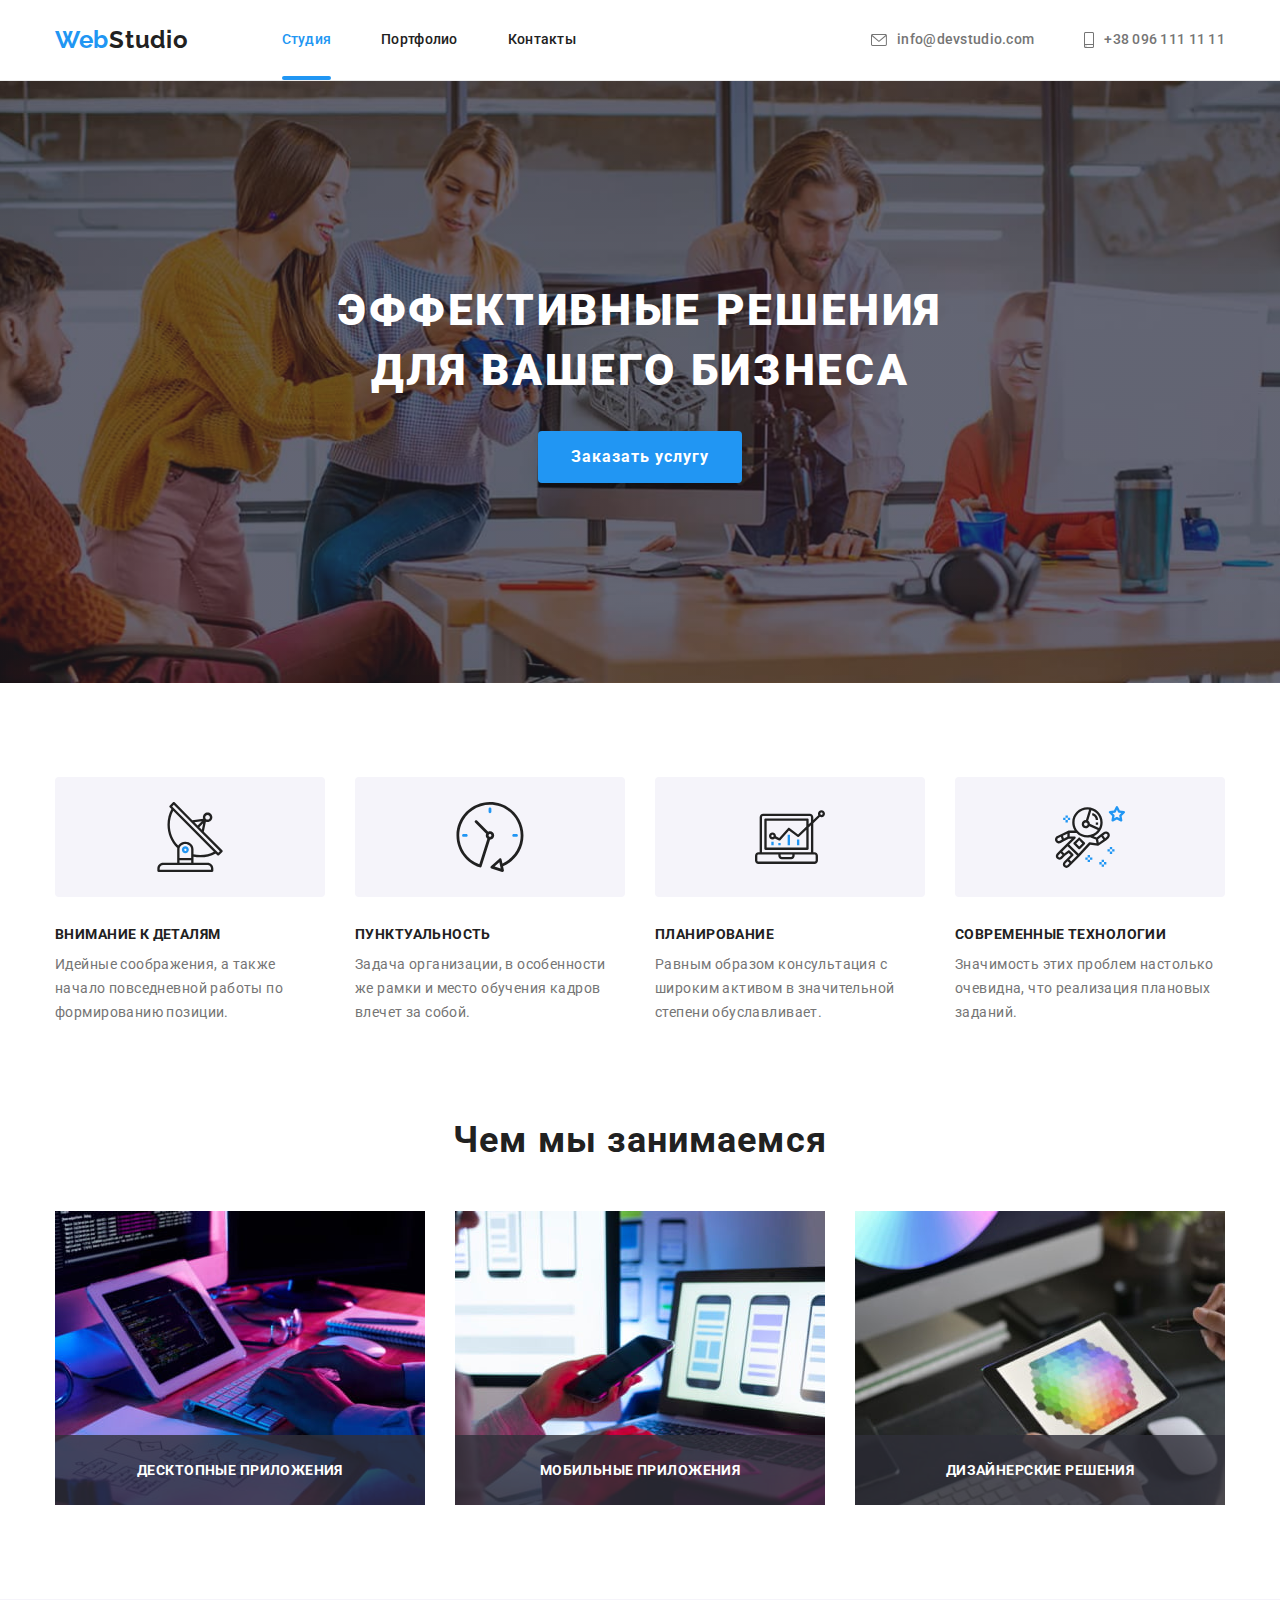
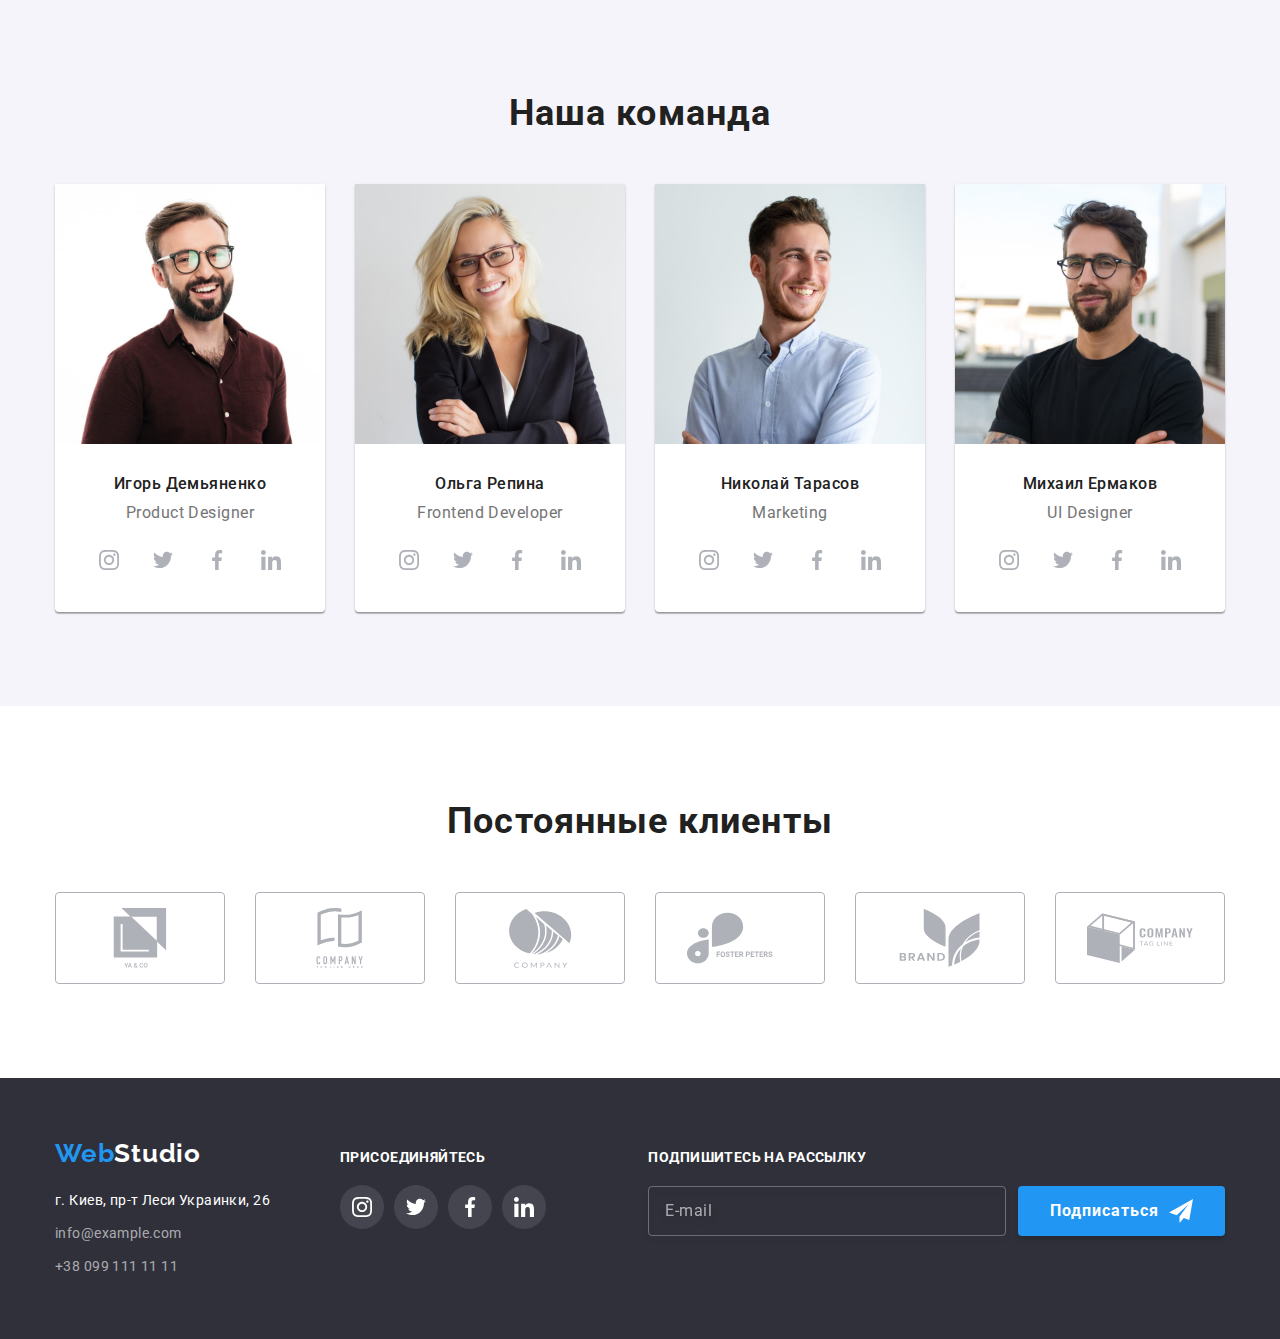
==== commit 6e948770: "Виправлення" ====
--- a/index.html
+++ b/index.html
@@ -110,14 +110,16 @@
           <div class="menu__contacts">
             <ul class="menu__contacts-list list">
               <li class="menu__contacts-item">
-                <a href="tel:+380961111111" class="menu__contacts-link link"
+                <a
+                  href="tel:+380961111111"
+                  class="menu__contacts-link menu__contacts-link--tel link"
                   >+38 096 111 11 11</a
                 >
               </li>
               <li class="menu__contacts-item">
                 <a
                   href="mail:info@devstudio.com"
-                  class="menu__contacts-link link"
+                  class="menu__contacts-link menu__contacts-link--mail link"
                   >info@devstudio.com</a
                 >
               </li>
--- a/css/main.min.css
+++ b/css/main.min.css
@@ -1 +1 @@
-:root{--accent-color: #2196f3;--basic-color-white: #ffffff;--second-background-color: #2f303a;--btn-background: #f5f4fa;--first-text-color: #212121;--secondary-text-color: #757575;--footter-contact-color: rgba(255, 255, 255, 0.6);--icon-color: #afb1b8}.visually-hidden{position:absolute;white-space:nowrap;width:1px;height:1px;overflow:hidden;border:0;padding:0;clip:rect(0 0 0 0);clip-path:inset(50%);margin:-1px}body{color:var(--first-text-color);background-color:var(--basic-color-white);font-family:"Roboto",sans-serif;font-size:14px}*,*::before,*::after{box-sizing:border-box}h1,h2,h3,h4,h5,h6,ul,p{margin-bottom:0;margin-top:0}img{display:block;max-width:100%;height:auto}.link{text-decoration:none}.list{list-style:none;padding:0px;margin:0px}.container{margin:0 auto;padding-left:15px;padding-right:15px}@media screen and (min-width: 480px){.container{width:480px}}@media screen and (min-width: 768px){.container{width:768px}}@media screen and (min-width: 1200px){.container{width:1200px}}.button{display:inline-block;color:var(--basic-color-white);background-color:var(--accent-color);font-family:inherit;font-weight:700;font-size:16px;line-height:1.88;align-items:center;text-align:center;letter-spacing:.06em;cursor:pointer;border-radius:4px;padding:10px 32px;min-width:200px;border:1px solid rgba(0,0,0,0);margin-left:auto;margin-right:auto;box-shadow:0px 4px 4px rgba(0,0,0,.15);transition:background-color 250ms cubic-bezier(0.4, 0, 0.2, 1)}.button:hover,.button:focus{background-color:#188cef}.section{padding-top:60px;padding-bottom:60px}@media screen and (min-width: 1200px){.section{padding-top:94px;padding-bottom:94px}}.backdrop{top:0;left:0;width:100%;height:100%;position:fixed;background-color:rgba(0,0,0,.2);opacity:1;transition:opacity 250ms cubic-bezier(0.4, 0, 0.2, 1);z-index:101;overflow-y:scroll}.is-hidden{visibility:0;opacity:0;pointer-events:none}.modal{justify-content:center;position:absolute;top:50%;left:50%;transform:translate(-50%, -50%) scale(1);background-color:var(--basic-color-white);max-width:450px;width:100%;max-height:609px;border-radius:4px;transition:transform 250ms cubic-bezier(0.4, 0, 0.2, 1);padding:40px;overflow:auto}.is-hidden .modal{transform:scale(1.1) translate(-50%, -50%)}@media screen and (min-width: 1200px){.modal{max-width:528px;height:581px}}.modal__close-btn{position:absolute;right:8px;top:8px;display:flex;align-items:center;justify-content:center;border:1px solid rgba(0,0,0,.1);border-radius:50%;cursor:pointer;width:30px;height:30px;background-color:rgba(0,0,0,0);fill:#000;transition:fill 250ms cubic-bezier(0.4, 0, 0.2, 1)}.modal__close-btn:hover,.modal__close-btn:focus{fill:var(--accent-color)}.modal__text{font-style:normal;font-weight:700;font-size:20px;line-height:1.5;text-align:center;letter-spacing:.03em;color:var(--first-text-color);margin-bottom:12px}@media screen and (min-width: 1200px){.modal__text{line-height:1.15}}.input-container{display:flex;flex-direction:column;margin-left:auto;margin-right:auto;margin-bottom:10px;width:100%}.input-container:not(:last-child){margin-bottom:10px}.input-container-comments{display:flex;padding:0;margin-bottom:20px;flex-direction:column;margin-left:auto;margin-right:auto;margin-bottom:20px;width:100%}.label{font-weight:400;font-size:12px;line-height:1.16;letter-spacing:.01em;color:var(--secondary-text-color);margin-bottom:4px}.input{width:100%;height:40px;border:1px solid rgba(33,33,33,.2);border-radius:4px;padding:14px 42px;outline:rgba(0,0,0,0);transition:border-color 250ms cubic-bezier(0.4, 0, 0.2, 1)}.input:focus{border-color:var(--accent-color)}.icon-modal{position:absolute;left:15px;top:50%;transform:translateY(-50%);fill:var(--first-text-color);transition:fill 250ms cubic-bezier(0.4, 0, 0.2, 1)}.input:focus+.icon-modal{fill:var(--accent-color)}.input-wrap{position:relative;padding:0;margin:0}.textarea-input{width:100%;border:1px solid rgba(33,33,33,.2);border-radius:4px;padding:14px 42px;outline:rgba(0,0,0,0);transition:border-color 250ms cubic-bezier(0.4, 0, 0.2, 1);height:120px;resize:none;padding:12px 16px}.textarea-input:focus{border-color:var(--accent-color)}.textarea-input::placeholder{margin:12px 16px;font-style:normal;font-weight:400;font-size:12px;line-height:1.16;letter-spacing:.01em;color:rgba(117,117,117,.5)}.chek-icon{display:inline-block;margin-right:8.38px;border:2px solid var(--first-text-color);border-radius:2px;transition:background-color 250ms cubic-bezier(0.4, 0, 0.2, 1),border-color 250ms cubic-bezier(0.4, 0, 0.2, 1)}.input-check:checked+.chek-icon{background-color:var(--accent-color);border-color:var(--accent-color)}.input-check:focus+.chek-icon{border-color:var(--accent-color)}.policy-link{text-decoration:underline;color:var(--accent-color);font-size:12px;line-height:1.17;letter-spacing:.03em}.license-text{display:flex;align-items:center;justify-content:center;font-style:normal;font-weight:400;font-size:12px;line-height:1.17;letter-spacing:.03em;color:var(--secondary-text-color)}@media screen and (min-width: 1200px){.license-text{font-size:14px;line-height:1.71}}.policy-container{padding-bottom:0;margin-bottom:30px}.btn-send-modal{height:50px;display:flex;align-items:center;justify-content:center;margin:0 auto}.menu__button{padding:0;margin-left:auto;border:none;background-color:rgba(0,0,0,0);margin-left:auto;z-index:100}@media screen and (min-width: 768px){.menu__button{display:none}}.cross-icon{display:none}.menu__button.is-open .cross-icon{display:block}@media screen and (min-width: 768px){.cross-icon,.menu-icons{display:none}}.menu__button.is-open .menu-icon{display:none}.menu-icon,.cross-icon{fill:var(--first-text-color);transition:fill 250ms cubic-bezier(0.4, 0, 0.2, 1)}.menu-icon .menu__button:hover,.menu__button:focus .menu-icon,.cross-icon .menu__button:hover,.menu__button:focus .cross-icon{fill:var(--accent-color)}@media screen and (min-width: 768px){.menu-icon,.cross-icon{display:none}}.is-open{top:21px;right:25px;display:block;position:fixed}@media screen and (max-width: 767.98px){.menu__container{display:none;position:fixed;top:0;width:100vw;height:100vh;left:0;padding:48px 10px 48px 40px;left:0;font-weight:500;font-size:40px;line-height:1.17;letter-spacing:.02em;background:var(--basic-color-white);box-shadow:0px 4px 8px rgba(0,0,0,.04),0px 2px 4px rgba(0,0,0,.08),0px 1px 3px rgba(0,0,0,.16);overflow:auto}.menu__container.is-open{display:flex;flex-direction:column}}@media screen and (min-width: 768px){.menu__container{display:none}}.menu__nav{margin-bottom:auto}.menu__nav-item:not(:last-child){margin-bottom:32px}.menu__nav-link{color:var(--first-text-color)}.menu__nav-link:hover,.menu__nav-link:hover{color:var(--accent-color)}.menu__nav-link--current{color:var(--accent-color)}.menu__contacts-list{margin-bottom:64px}.menu__contacts-item:nth-child(1){margin-bottom:32px}.menu__contacts-link{color:var(--secondary-text-color);transition:color 250ms cubic-bezier(0.4, 0, 0.2, 1)}.menu__contacts-link:hover,.menu__contacts-link:focus{color:var(--accent-color)}.main__social-list{display:flex}.main__social-item{position:relative;margin-right:20px}.main__social-item:not(:last-child)::after{content:"";position:absolute;top:45%;right:-10px;width:1px;height:22px;border:1px solid rgba(33,33,33,.2)}.main__social-link{font-style:normal;font-weight:500;font-size:18px;line-height:1.22px;letter-spacing:.02em;color:#2196f3;transition:color 250ms cubic-bezier(0.4, 0, 0.2, 1)}.header{border-bottom:1px solid #ececec;position:relative}.header-container{display:flex}.nav{display:none}@media screen and (min-width: 768px){.nav{display:flex;margin-left:88px}}@media screen and (min-width: 1200px){.nav{margin-left:93px}}.logo{display:block;padding-top:16px;padding-bottom:16px;color:var(--accent-color);font-family:"Raleway",sans-serif;font-weight:700;font-size:24px;line-height:1.16;letter-spacing:.03em}@media screen and (min-width: 768px){.logo{padding-top:26px;padding-bottom:26px}}.logo__part{color:var(--first-text-color)}.site-nav__list{display:none}@media screen and (min-width: 768px){.site-nav__list{display:flex}}.site-nav__item:not(:first-child){margin-left:50px}.site-nav__link{display:block;padding-top:24px;padding-bottom:25px;font-weight:500;line-height:1.14;letter-spacing:.02em;color:var(--first-text-color);padding-top:32px;padding-bottom:32px;position:relative;transition:color 250ms cubic-bezier(0.4, 0, 0.2, 1)}.site-nav__link::after{content:"";position:absolute;left:0;bottom:0;display:block;width:100%;height:4px;background-color:var(--accent-color);border-radius:2px;transform:scaleX(0);transition:transform 250ms cubic-bezier(0.4, 0, 0.2, 1)}.site-nav__link:hover,.site-nav__link:focus{color:var(--accent-color)}.site-nav__link:hover::after,.site-nav__link:focus::after{transform:scaleX(1)}.site-nav__link--current{color:var(--accent-color)}.site-nav__link--current::after{content:"";position:absolute;left:0;bottom:0;display:block;width:100%;height:4px;background-color:var(--accent-color);border-radius:2px;transform:scaleX(1);opacity:1}.auth-nav{display:none}@media screen and (min-width: 768px){.auth-nav{display:flex;flex-direction:column;margin-left:auto}}@media screen and (min-width: 1200px){.auth-nav{flex-direction:row}}@media screen and (min-width: 1200px){.auth-nav__item:not(:first-child){margin-left:50px}.auth-nav__link{padding-top:32px;padding-bottom:32px}}.auth-nav__icon{margin-right:10px;fill:currentColor}@media screen and (max-width: 1199.5px){.auth-nav__item:nth-child(1){margin-bottom:10px}}.auth-nav__link{display:flex;color:var(--secondary-text-color);font-weight:500;line-height:1.14;letter-spacing:.02em;align-items:center;transition:color 250ms cubic-bezier(0.4, 0, 0.2, 1)}.auth-nav__link:hover,.auth-nav__link:focus{color:var(--accent-color)}.auth-nav__link:hover::after,.auth-nav__link:focus::after{transform:scaleX(1)}@media screen and (max-width: 1199.5px){.auth-nav__link--mail{padding-top:21px;line-height:1.16}.auth-nav__link--tel{padding-bottom:21px;line-height:1.16}}.hero{color:var(--basic-color-white);background-color:var(--second-background-color);background-size:cover;background-repeat:no-repeat;background-position:center;margin-bottom:0;margin-top:0;margin-left:auto;margin-right:auto;padding-top:118px;padding-bottom:118px;text-align:center}@media screen and (min-width: 1200px){.hero{padding-top:200px;padding-bottom:200px}}.hero__title{font-weight:900;font-size:26px;line-height:1.62;letter-spacing:.06em;text-transform:uppercase;text-align:center;max-width:360px;margin-top:0;margin-left:auto;margin-right:auto;margin-bottom:30px}@media screen and (min-width: 1200px){.hero__title{font-size:44px;line-height:1.36;max-width:696px}}.features__title{font-weight:700;font-size:14px;line-height:1.14;text-align:center;letter-spacing:.03em;text-transform:uppercase;margin-bottom:10px}@media screen and (min-width: 768px){.features__title{text-align:left}}.features__text{font-weight:400;font-size:14px;line-height:1.71;letter-spacing:.03em;color:var(--secondary-text-color)}@media screen and (min-width: 768px){.features__list{display:flex;flex-wrap:wrap}}.features__item{max-width:450px}.features__item:not(:last-child){margin-bottom:30px}@media screen and (min-width: 768px){.features__item{max-width:354px}}@media screen and (min-width: 1200px){.features__item{max-width:270px;margin-bottom:0;flex-wrap:nowrap}}@media screen and (min-width: 1200px){.features__item:not(:last-child){margin-right:30px;margin-bottom:0}}@media screen and (min-width: 768px){.features__item:nth-child(2n+1){margin-right:30px}}@media screen and (min-width: 768px){.features__item:nth-child(n+3){margin-bottom:0px}}.features__icon-container{height:120px;display:flex;align-items:center;justify-content:center;margin-bottom:30px;background-color:var(--btn-background);border-radius:4px}.performance{display:none;padding-top:0}@media screen and (min-width: 1200px){.performance{display:block}}.performance__title{font-weight:700;font-size:36px;line-height:1.17;text-align:center;letter-spacing:.03em;margin-bottom:50px}.performance__thumb{position:relative}.performance__text{display:flex;position:absolute;bottom:0;background-color:rgba(47,48,58,.8);justify-content:center;align-items:center;height:70px;width:100%;font-style:normal;font-weight:700;line-height:16px;text-align:center;letter-spacing:.03em;text-transform:uppercase;color:var(--basic-color-white)}.performance__list{display:flex}.performance__item:not(:last-child){margin-right:30px}.team{background-color:var(--btn-background)}.team__title{font-style:normal;font-size:36px;margin-bottom:50px;font-weight:700;line-height:1.14;letter-spacing:.03em;text-align:center}.team__list{display:flex;flex-wrap:wrap;align-items:center;justify-content:center}@media screen and (min-width: 768px){.team__list{display:flex}}.team__item{max-width:450px;box-shadow:0px 1px 3px rgba(0,0,0,.12),0px 1px 1px rgba(0,0,0,.14),0px 2px 1px rgba(0,0,0,.2);border-radius:0px 0px 4px 4px;background-color:var(--basic-color-white)}.team__item:not(:last-child){margin-bottom:30px}@media screen and (min-width: 768px){.team__item:nth-child(2n+1){margin-right:30px}}@media screen and (min-width: 768px){.team__item{max-width:354px}}@media screen and (min-width: 1200px){.team__item{max-width:270px}.team__item:not(:last-child){margin-right:30px;margin-bottom:0px}}@media screen and (min-width: 768px){.team__item:nth-child(n+3){margin-bottom:0px}}.team__information-block{padding:30px 0px}@media screen and (min-width: 1200px){.team__information-block{padding:30px}}.team__name{margin-bottom:10px;font-weight:500;font-size:16px;line-height:1.19;text-align:center;letter-spacing:.03em;color:var(--first-text-color)}.team__position{font-weight:400;font-size:16px;line-height:1.19;text-align:center;letter-spacing:.03em;color:var(--secondary-text-color);margin-bottom:16px}.social-links{display:flex;justify-content:center;align-items:center}.social-links__item:not(:last-child){margin-right:10px}.social-links__link{display:flex;width:44px;height:44px;justify-content:center;align-items:center;border-radius:50%;fill:var(--icon-color);transition:background-color 250ms cubic-bezier(0.4, 0, 0.2, 1),fill 250ms cubic-bezier(0.4, 0, 0.2, 1)}.social-links__link:hover,.social-links__link:focus{background-color:var(--accent-color);fill:var(--basic-color-white)}.clients__title{font-style:normal;font-weight:700;font-size:36px;line-height:1.17;text-align:center;letter-spacing:.03em;margin-bottom:30px}@media screen and (min-width: 1200px){.clients__title{margin-bottom:50px}}.clients__list{display:flex;flex-wrap:wrap;justify-content:center;margin:-15px}@media screen and (min-width: 1200px){.clients__list{flex-wrap:nowrap;margin:0}}.clients__item{flex-basis:calc((100% - 60px)/2);margin:15px}@media screen and (min-width: 768px){.clients__item{flex-basis:226px}}@media screen and (min-width: 1200px){.clients__item{flex-basis:170px;margin:0}}@media screen and (min-width: 1200px){.clients__item:not(:last-child){margin-right:30px}}.clients__link{display:flex;height:92px;justify-content:center;align-items:center;border:1px solid var(--icon-color);border-radius:4px;outline:rgba(0,0,0,0);fill:var(--icon-color);transition:border-color 250ms cubic-bezier(0.4, 0, 0.2, 1),fill 250ms cubic-bezier(0.4, 0, 0.2, 1)}.clients__link:hover,.clients__link:focus{border-color:var(--accent-color);fill:var(--accent-color)}.footer{padding-top:60px;padding-bottom:60px;background-color:var(--second-background-color)}.footer__container{text-align:center}@media screen and (min-width: 768px){.footer__container{display:flex;flex-wrap:wrap;justify-content:center}}@media screen and (min-width: 1200px){.footer__container{display:flex;align-items:baseline}}@media screen and (min-width: 768px){.footer__addres{margin-right:165px}}@media screen and (min-width: 1200px){.footer__addres{margin-right:70px}}.footer__logo{display:block;color:var(--accent-color);font-family:"Raleway",sans-serif;font-weight:700;font-size:24px;line-height:1.16;letter-spacing:.03em;margin-bottom:20px}@media screen and (min-width: 1200px){.footer__logo{font-size:26px;line-height:1.19}}.footer__logo-part{color:var(--basic-color-white)}.address{margin-top:20px}.address__list{margin-bottom:60px}@media screen and (min-width: 1200px){.address__list{margin-bottom:0}}.address__link{transition:color 250ms cubic-bezier(0.4, 0, 0.2, 1);font-weight:400;line-height:1.71;letter-spacing:.03em;font-style:normal;color:var(--footter-contact-color)}.address__link:hover,.address__link:focus{color:var(--accent-color)}.address__item:not(:last-child){margin-bottom:8px}@media screen and (min-width: 1200px){.address__item:not(:last-child){margin-bottom:9px}}.address__text{font-weight:400;line-height:1.71;letter-spacing:.03em;font-style:normal;color:var(--basic-color-white);margin-bottom:9px}.contact-footer{margin-bottom:60px;text-align:center}@media screen and (min-width: 1200px){.contact-footer{margin-right:auto;margin-bottom:0}}.contact-footer__list{display:flex;justify-content:center}.contact-footer__text{font-style:normal;font-weight:700;line-height:16px;letter-spacing:.03em;text-transform:uppercase;color:var(--basic-color-white);margin-bottom:20px}.contact-footer__item:not(:last-child){margin-right:10px}.contact-footer__link{width:44px;height:44px;display:flex;background-color:rgba(255,255,255,.1);fill:var(--basic-color-white);justify-content:center;align-items:center;border-radius:50%;transition:background-color 250ms cubic-bezier(0.4, 0, 0.2, 1)}.contact-footer__link:hover,.contact-footer__link:focus{background-color:var(--accent-color)}.subscribe__text{font-style:normal;font-weight:700;font-size:14px;line-height:1.14;letter-spacing:.03em;text-transform:uppercase;color:var(--basic-color-white)}@media screen and (min-width: 1200px){.subscribe__text{text-align:left;display:block}}.subscribe__form{margin-top:20px}@media screen and (min-width: 768px){.subscribe__form{display:flex;flex-direction:column;flex-wrap:wrap}}@media screen and (min-width: 1200px){.subscribe__form{flex-direction:row;flex-wrap:nowrap}}.subscribe__input{width:100%;height:50px;margin-bottom:20px;border:1px solid rgba(255,255,255,.3);filter:drop-shadow(0px 4px 4px rgba(0, 0, 0, 0.15));border-radius:4px;background-color:rgba(0,0,0,0);padding-left:16px;margin-right:12px;color:var(--basic-color-white)}.subscribe__input::placeholder{font-style:normal;font-size:16px;line-height:1.25;display:flex;align-items:center;letter-spacing:.03em;color:rgba(255,255,255,.6);padding-top:15px;padding-bottom:15px}@media screen and (min-width: 768px){.subscribe__input{width:450px}}@media screen and (min-width: 1200px){.subscribe__input{margin-right:12px;width:358px;margin-bottom:0}}.button__subscribe{display:inline-flex;min-width:200px;height:50px;border:0px;margin-left:auto;margin-right:auto}.subscribe__icon{margin-left:10px;fill:var(--basic-color-white)}.sorting__list{display:flex;justify-content:center;margin-bottom:50px}.sorting__item:not(:first-child){margin-left:8px}.sorting__btn,.sorting__btn--current{min-width:73px;padding:6px 22px;background-color:var(--btn-background);color:var(--first-text-color);box-shadow:none;font-weight:500;line-height:1.63;letter-spacing:.03em;border:1px solid rgba(0,0,0,0);transition:background-color 250ms cubic-bezier(0.4, 0, 0.2, 1),color 250ms cubic-bezier(0.4, 0, 0.2, 1),box-shadow 250ms cubic-bezier(0.4, 0, 0.2, 1)}.sorting__btn:hover,.sorting__btn:focus{background-color:var(--accent-color);color:var(--basic-color-white);box-shadow:0px 3px 1px rgba(0,0,0,.1),0px 1px 2px rgba(0,0,0,.08),0px 2px 2px rgba(0,0,0,.12)}.sorting__btn--current{background-color:var(--accent-color);color:var(--basic-color-white);box-shadow:0px 3px 1px rgba(0,0,0,.1),0px 1px 2px rgba(0,0,0,.08),0px 2px 2px rgba(0,0,0,.12)}.portfolio__list{display:flex;flex-wrap:wrap}.portfolio__item{margin-bottom:30px}.portfolio__item:not(:nth-child(3n)){margin-right:30px}.portfolio__item:nth-last-child(-n+3){margin-bottom:0}.portfolio__link{display:block;background-color:var(--basic-color-white);cursor:pointer;transition:box-shadow 250ms cubic-bezier(0.4, 0, 0.2, 1)}.portfolio__link:hover,.portfolio__link:focus{box-shadow:0px 1px 1px rgba(0,0,0,.12),0px 4px 4px rgba(0,0,0,.06),1px 4px 6px rgba(0,0,0,.16)}.portfolio__inform-block{padding:20px 24px 20px 24px;border:1px solid #eee;border-top:0}.portfolio__title{font-weight:700;font-size:18px;line-height:2;letter-spacing:.06em;font-style:normal;color:var(--first-text-color)}.portfolio__text{font-weight:400;font-size:16px;line-height:1.88;letter-spacing:.03em;color:var(--secondary-text-color)}.overlay{position:absolute;left:0;bottom:0;background-color:rgba(33,150,243,.9);width:370px;height:294px;transform:translateY(101%);transition:transform 250ms cubic-bezier(0.4, 0, 0.2, 1)}.portfolio__link:hover .overlay,.portfolio__link:focus .overlay{transform:translateY(0)}.portfolio__thumb{position:relative;overflow:hidden}.overlay__text{font-style:normal;font-weight:400;font-size:18px;line-height:1.56;letter-spacing:.03em;color:var(--basic-color-white);padding:63px 24px}/*# sourceMappingURL=main.min.css.map */+:root{--accent-color: #2196f3;--basic-color-white: #ffffff;--second-background-color: #2f303a;--btn-background: #f5f4fa;--first-text-color: #212121;--secondary-text-color: #757575;--footter-contact-color: rgba(255, 255, 255, 0.6);--icon-color: #afb1b8}.visually-hidden{position:absolute;white-space:nowrap;width:1px;height:1px;overflow:hidden;border:0;padding:0;clip:rect(0 0 0 0);clip-path:inset(50%);margin:-1px}body{color:var(--first-text-color);background-color:var(--basic-color-white);font-family:"Roboto",sans-serif;font-size:14px}*,*::before,*::after{box-sizing:border-box}h1,h2,h3,h4,h5,h6,ul,p{margin-bottom:0;margin-top:0}img{display:block;max-width:100%;height:auto}.link{text-decoration:none}.list{list-style:none;padding:0px;margin:0px}.container{margin:0 auto;padding-left:15px;padding-right:15px}@media screen and (min-width: 480px){.container{width:480px}}@media screen and (min-width: 768px){.container{width:768px}}@media screen and (min-width: 1200px){.container{width:1200px}}.button{display:inline-block;color:var(--basic-color-white);background-color:var(--accent-color);font-family:inherit;font-weight:700;font-size:16px;line-height:1.88;align-items:center;text-align:center;letter-spacing:.06em;cursor:pointer;border-radius:4px;padding:10px 32px;min-width:200px;border:1px solid rgba(0,0,0,0);margin-left:auto;margin-right:auto;box-shadow:0px 4px 4px rgba(0,0,0,.15);transition:background-color 250ms cubic-bezier(0.4, 0, 0.2, 1)}.button:hover,.button:focus{background-color:#188cef}.section{padding-top:60px;padding-bottom:60px}@media screen and (min-width: 1200px){.section{padding-top:94px;padding-bottom:94px}}.backdrop{top:0;left:0;width:100%;height:100%;position:fixed;background-color:rgba(0,0,0,.2);opacity:1;transition:opacity 250ms cubic-bezier(0.4, 0, 0.2, 1);z-index:101;overflow-y:scroll}.is-hidden{visibility:0;opacity:0;pointer-events:none}.modal{justify-content:center;position:absolute;top:50%;left:50%;transform:translate(-50%, -50%) scale(1);background-color:var(--basic-color-white);max-width:450px;width:100%;max-height:609px;border-radius:4px;transition:transform 250ms cubic-bezier(0.4, 0, 0.2, 1);padding:40px;overflow:auto}.is-hidden .modal{transform:scale(1.1) translate(-50%, -50%)}@media screen and (min-width: 1200px){.modal{max-width:528px;height:581px}}.modal__close-btn{position:absolute;right:8px;top:8px;display:flex;align-items:center;justify-content:center;border:1px solid rgba(0,0,0,.1);border-radius:50%;cursor:pointer;width:30px;height:30px;background-color:rgba(0,0,0,0);fill:#000;transition:fill 250ms cubic-bezier(0.4, 0, 0.2, 1)}.modal__close-btn:hover,.modal__close-btn:focus{fill:var(--accent-color)}.modal__text{font-style:normal;font-weight:700;font-size:20px;line-height:1.5;text-align:center;letter-spacing:.03em;color:var(--first-text-color);margin-bottom:12px}@media screen and (min-width: 1200px){.modal__text{line-height:1.15}}.input-container{display:flex;flex-direction:column;margin-left:auto;margin-right:auto;margin-bottom:10px;width:100%}.input-container:not(:last-child){margin-bottom:10px}.input-container-comments{display:flex;padding:0;margin-bottom:20px;flex-direction:column;margin-left:auto;margin-right:auto;margin-bottom:20px;width:100%}.label{font-weight:400;font-size:12px;line-height:1.16;letter-spacing:.01em;color:var(--secondary-text-color);margin-bottom:4px}.input{width:100%;height:40px;border:1px solid rgba(33,33,33,.2);border-radius:4px;padding:14px 42px;outline:rgba(0,0,0,0);transition:border-color 250ms cubic-bezier(0.4, 0, 0.2, 1)}.input:focus{border-color:var(--accent-color)}.icon-modal{position:absolute;left:15px;top:50%;transform:translateY(-50%);fill:var(--first-text-color);transition:fill 250ms cubic-bezier(0.4, 0, 0.2, 1)}.input:focus+.icon-modal{fill:var(--accent-color)}.input-wrap{position:relative;padding:0;margin:0}.textarea-input{width:100%;border:1px solid rgba(33,33,33,.2);border-radius:4px;padding:14px 42px;outline:rgba(0,0,0,0);transition:border-color 250ms cubic-bezier(0.4, 0, 0.2, 1);height:120px;resize:none;padding:12px 16px}.textarea-input:focus{border-color:var(--accent-color)}.textarea-input::placeholder{margin:12px 16px;font-style:normal;font-weight:400;font-size:12px;line-height:1.16;letter-spacing:.01em;color:rgba(117,117,117,.5)}.chek-icon{display:inline-block;margin-right:8.38px;border:2px solid var(--first-text-color);border-radius:2px;transition:background-color 250ms cubic-bezier(0.4, 0, 0.2, 1),border-color 250ms cubic-bezier(0.4, 0, 0.2, 1)}.input-check:checked+.chek-icon{background-color:var(--accent-color);border-color:var(--accent-color)}.input-check:focus+.chek-icon{border-color:var(--accent-color)}.policy-link{text-decoration:underline;color:var(--accent-color);font-size:12px;line-height:1.17;letter-spacing:.03em}.license-text{display:flex;align-items:center;justify-content:center;font-style:normal;font-weight:400;font-size:12px;line-height:1.17;letter-spacing:.03em;color:var(--secondary-text-color)}@media screen and (min-width: 1200px){.license-text{font-size:14px;line-height:1.71}}.policy-container{padding-bottom:0;margin-bottom:30px}.btn-send-modal{height:50px;display:flex;align-items:center;justify-content:center;margin:0 auto}.menu__button{padding:0;margin-left:auto;border:none;background-color:rgba(0,0,0,0);z-index:999}@media screen and (min-width: 768px){.menu__button{display:none}}.cross-icon{display:none}.menu__button.is-open .cross-icon{display:block}@media screen and (min-width: 768px){.cross-icon,.menu-icons{display:none}}.menu__button.is-open .menu-icon{display:none}.menu-icon,.cross-icon{fill:var(--first-text-color);transition:fill 250ms cubic-bezier(0.4, 0, 0.2, 1)}.menu-icon .menu__button:hover,.menu__button:focus .menu-icon,.cross-icon .menu__button:hover,.menu__button:focus .cross-icon{fill:var(--accent-color)}@media screen and (min-width: 768px){.menu-icon,.cross-icon{display:none}}.is-open{top:21px;right:25px;display:block;position:fixed}@media screen and (max-width: 767.98px){.menu__container{display:none;position:fixed;z-index:100;top:0;width:100vw;height:100vh;left:0;padding:48px 10px 48px 40px;font-weight:500;font-size:40px;line-height:1.17;letter-spacing:.02em;background:var(--basic-color-white);box-shadow:0px 4px 8px rgba(0,0,0,.04),0px 2px 4px rgba(0,0,0,.08),0px 1px 3px rgba(0,0,0,.16);overflow:auto}.menu__container.is-open{display:flex;flex-direction:column}}@media screen and (min-width: 768px){.menu__container{display:none}}.menu__nav{margin-bottom:auto}.menu__nav-item:not(:last-child){margin-bottom:32px}.menu__nav-link{color:var(--first-text-color)}.menu__nav-link:hover,.menu__nav-link:hover{color:var(--accent-color)}.menu__nav-link--current{color:var(--accent-color)}.menu__contacts-list{display:flex;flex-direction:column;margin-bottom:64px}.menu__contacts-item:nth-child(1){margin-bottom:32px}.menu__contacts-link{font-weight:500;font-size:34px;line-height:1.17;letter-spacing:.02em;color:var(--secondary-text-color);transition:color 250ms cubic-bezier(0.4, 0, 0.2, 1)}.menu__contacts-link:hover,.menu__contacts-link:focus{color:var(--accent-color)}.menu__contacts-link--mail{font-size:24px;line-height:1.16}.menu__contacts-link--tel{color:var(--accent-color)}.main__social-list{display:flex;flex-wrap:wrap}.main__social-item{position:relative;margin-right:20px}.main__social-item:not(:last-child)::after{content:"";position:absolute;top:45%;right:-10px;width:1px;height:22px;border:1px solid rgba(33,33,33,.2)}.main__social-link{font-style:normal;font-weight:500;font-size:18px;line-height:1.22px;letter-spacing:.02em;color:#2196f3;transition:color 250ms cubic-bezier(0.4, 0, 0.2, 1)}.header{border-bottom:1px solid #ececec;position:relative}.header-container{display:flex}.nav{display:none}@media screen and (min-width: 768px){.nav{display:flex;margin-left:88px}}@media screen and (min-width: 1200px){.nav{margin-left:93px}}.logo{display:block;padding-top:16px;padding-bottom:16px;color:var(--accent-color);font-family:"Raleway",sans-serif;font-weight:700;font-size:24px;line-height:1.16;letter-spacing:.03em}@media screen and (min-width: 768px){.logo{padding-top:26px;padding-bottom:26px}}.logo__part{color:var(--first-text-color)}.site-nav__list{display:none}@media screen and (min-width: 768px){.site-nav__list{display:flex}}.site-nav__item:not(:first-child){margin-left:50px}.site-nav__link{display:block;font-weight:500;line-height:1.14;letter-spacing:.02em;color:var(--first-text-color);padding-top:32px;padding-bottom:32px;height:100%;position:relative;transition:color 250ms cubic-bezier(0.4, 0, 0.2, 1)}.site-nav__link::after{content:"";position:absolute;left:0;bottom:0;display:block;width:100%;height:4px;background-color:var(--accent-color);border-radius:2px;transform:scaleX(0);transition:transform 250ms cubic-bezier(0.4, 0, 0.2, 1)}.site-nav__link:hover,.site-nav__link:focus{color:var(--accent-color)}.site-nav__link:hover::after,.site-nav__link:focus::after{transform:scaleX(1)}.site-nav__link--current{color:var(--accent-color)}.site-nav__link--current::after{content:"";position:absolute;left:0;bottom:0;display:block;width:100%;height:4px;background-color:var(--accent-color);border-radius:2px;transform:scaleX(1);opacity:1}.auth-nav{display:none}@media screen and (min-width: 768px){.auth-nav{display:flex;flex-direction:column;margin-left:auto}}@media screen and (min-width: 1200px){.auth-nav{flex-direction:row}}@media screen and (min-width: 1200px){.auth-nav__item:not(:first-child){margin-left:50px}.auth-nav__link{padding-top:32px;padding-bottom:32px}}.auth-nav__icon{margin-right:10px;fill:currentColor}@media screen and (max-width: 1199.5px){.auth-nav__item:nth-child(1){margin-bottom:10px}}.auth-nav__link{display:flex;color:var(--secondary-text-color);font-weight:500;line-height:1.14;letter-spacing:.02em;align-items:center;transition:color 250ms cubic-bezier(0.4, 0, 0.2, 1)}.auth-nav__link:hover,.auth-nav__link:focus{color:var(--accent-color)}.auth-nav__link:hover::after,.auth-nav__link:focus::after{transform:scaleX(1)}@media screen and (max-width: 1199.5px){.auth-nav__link--mail{padding-top:20px;line-height:1.16}.auth-nav__link--tel{padding-bottom:20px;line-height:1.16}}.hero{color:var(--basic-color-white);background-color:var(--second-background-color);background-size:cover;background-repeat:no-repeat;background-position:center;background-image:linear-gradient(rgba(47, 48, 58, 0.4), rgba(47, 48, 58, 0.4)),url(../images/hero.jpg);margin-bottom:0;margin-top:0;margin-left:auto;margin-right:auto;padding-top:118px;padding-bottom:118px;text-align:center}@media screen and (min-width: 1200px){.hero{padding-top:200px;padding-bottom:200px}}.hero__title{font-weight:900;font-size:26px;line-height:1.62;letter-spacing:.06em;text-transform:uppercase;text-align:center;max-width:360px;margin-top:0;margin-left:auto;margin-right:auto;margin-bottom:30px}@media screen and (min-width: 1200px){.hero__title{font-size:44px;line-height:1.36;max-width:696px}}.features__title{font-weight:700;font-size:14px;line-height:1.14;text-align:center;letter-spacing:.03em;text-transform:uppercase;margin-bottom:10px}@media screen and (min-width: 768px){.features__title{text-align:left}}.features__text{font-weight:400;font-size:14px;line-height:1.71;letter-spacing:.03em;color:var(--secondary-text-color)}@media screen and (min-width: 768px){.features__list{display:flex;flex-wrap:wrap}}.features__item{max-width:450px}.features__item:not(:last-child){margin-bottom:30px}@media screen and (min-width: 768px){.features__item{max-width:354px}}@media screen and (min-width: 1200px){.features__item{max-width:270px;margin-bottom:0;flex-wrap:nowrap}}@media screen and (min-width: 1200px){.features__item:not(:last-child){margin-right:30px;margin-bottom:0}}@media screen and (min-width: 768px){.features__item:nth-child(2n+1){margin-right:30px}}@media screen and (min-width: 768px){.features__item:nth-child(n+3){margin-bottom:0px}}.features__icon-container{height:120px;display:flex;align-items:center;justify-content:center;margin-bottom:30px;background-color:var(--btn-background);border-radius:4px}.performance{display:none;padding-top:0}@media screen and (min-width: 1200px){.performance{display:block}}.performance__title{font-weight:700;font-size:36px;line-height:1.17;text-align:center;letter-spacing:.03em;margin-bottom:50px}.performance__thumb{position:relative}.performance__text{display:flex;position:absolute;bottom:0;background-color:rgba(47,48,58,.8);justify-content:center;align-items:center;height:70px;width:100%;font-style:normal;font-weight:700;line-height:16px;text-align:center;letter-spacing:.03em;text-transform:uppercase;color:var(--basic-color-white)}.performance__list{display:flex}.performance__item:not(:last-child){margin-right:30px}.team{background-color:var(--btn-background)}.team__title{font-style:normal;font-size:36px;margin-bottom:50px;font-weight:700;line-height:1.14;letter-spacing:.03em;text-align:center}.team__list{display:flex;flex-wrap:wrap;align-items:center;justify-content:center}@media screen and (min-width: 768px){.team__list{display:flex}}.team__item{max-width:450px;box-shadow:0px 1px 3px rgba(0,0,0,.12),0px 1px 1px rgba(0,0,0,.14),0px 2px 1px rgba(0,0,0,.2);border-radius:0px 0px 4px 4px;background-color:var(--basic-color-white)}.team__item:not(:last-child){margin-bottom:30px}@media screen and (min-width: 768px){.team__item:nth-child(2n+1){margin-right:30px}}@media screen and (min-width: 768px){.team__item{max-width:354px}}@media screen and (min-width: 1200px){.team__item{max-width:270px}.team__item:not(:last-child){margin-right:30px;margin-bottom:0px}}@media screen and (min-width: 768px){.team__item:nth-child(n+3){margin-bottom:0px}}.team__information-block{padding:30px 0px}@media screen and (min-width: 1200px){.team__information-block{padding:30px}}.team__name{margin-bottom:10px;font-weight:500;font-size:16px;line-height:1.19;text-align:center;letter-spacing:.03em;color:var(--first-text-color)}.team__position{font-weight:400;font-size:16px;line-height:1.19;text-align:center;letter-spacing:.03em;color:var(--secondary-text-color);margin-bottom:16px}.social-links{display:flex;justify-content:center;align-items:center}.social-links__item:not(:last-child){margin-right:10px}.social-links__link{display:flex;width:44px;height:44px;justify-content:center;align-items:center;border-radius:50%;fill:var(--icon-color);transition:background-color 250ms cubic-bezier(0.4, 0, 0.2, 1),fill 250ms cubic-bezier(0.4, 0, 0.2, 1)}.social-links__link:hover,.social-links__link:focus{background-color:var(--accent-color);fill:var(--basic-color-white)}.clients__title{font-style:normal;font-weight:700;font-size:36px;line-height:1.17;text-align:center;letter-spacing:.03em;margin-bottom:30px}@media screen and (min-width: 1200px){.clients__title{margin-bottom:50px}}.clients__list{display:flex;flex-wrap:wrap;justify-content:center;margin:-15px}@media screen and (min-width: 1200px){.clients__list{flex-wrap:nowrap;margin:0}}.clients__item{flex-basis:calc((100% - 60px)/2);margin:15px}@media screen and (min-width: 768px){.clients__item{flex-basis:226px}}@media screen and (min-width: 1200px){.clients__item{flex-basis:170px;margin:0}}@media screen and (min-width: 1200px){.clients__item:not(:last-child){margin-right:30px}}.clients__link{display:flex;height:92px;justify-content:center;align-items:center;border:1px solid var(--icon-color);border-radius:4px;outline:rgba(0,0,0,0);fill:var(--icon-color);transition:border-color 250ms cubic-bezier(0.4, 0, 0.2, 1),fill 250ms cubic-bezier(0.4, 0, 0.2, 1)}.clients__link:hover,.clients__link:focus{border-color:var(--accent-color);fill:var(--accent-color)}.footer{padding-top:60px;padding-bottom:60px;background-color:var(--second-background-color)}.footer__container{text-align:center}@media screen and (min-width: 768px){.footer__container{display:flex;flex-wrap:wrap;justify-content:center}}@media screen and (min-width: 1200px){.footer__container{display:flex;align-items:baseline}}@media screen and (min-width: 768px){.footer__addres{margin-right:165px}}@media screen and (min-width: 1200px){.footer__addres{margin-right:70px;text-align:left}}.footer__logo{display:block;color:var(--accent-color);font-family:"Raleway",sans-serif;font-weight:700;font-size:24px;line-height:1.16;letter-spacing:.03em;margin-bottom:20px}@media screen and (min-width: 1200px){.footer__logo{font-size:26px;line-height:1.19}}.footer__logo-part{color:var(--basic-color-white)}.address{margin-top:20px}.address__list{margin-bottom:60px}@media screen and (min-width: 1200px){.address__list{margin-bottom:0}}.address__link{transition:color 250ms cubic-bezier(0.4, 0, 0.2, 1);font-weight:400;line-height:1.71;letter-spacing:.03em;font-style:normal;color:var(--footter-contact-color)}.address__link:hover,.address__link:focus{color:var(--accent-color)}.address__item:not(:last-child){margin-bottom:8px}@media screen and (min-width: 1200px){.address__item:not(:last-child){margin-bottom:9px}}.address__text{font-weight:400;line-height:1.71;letter-spacing:.03em;font-style:normal;color:var(--basic-color-white);margin-bottom:9px}.contact-footer{margin-bottom:60px;text-align:center}@media screen and (min-width: 1200px){.contact-footer{margin-right:auto;margin-bottom:0;text-align:left}}.contact-footer__list{display:flex;justify-content:center}.contact-footer__text{font-style:normal;font-weight:700;line-height:16px;letter-spacing:.03em;text-transform:uppercase;color:var(--basic-color-white);margin-bottom:20px}.contact-footer__item:not(:last-child){margin-right:10px}.contact-footer__link{width:44px;height:44px;display:flex;background-color:rgba(255,255,255,.1);fill:var(--basic-color-white);justify-content:center;align-items:center;border-radius:50%;transition:background-color 250ms cubic-bezier(0.4, 0, 0.2, 1)}.contact-footer__link:hover,.contact-footer__link:focus{background-color:var(--accent-color)}.subscribe__text{font-style:normal;font-weight:700;font-size:14px;line-height:1.14;letter-spacing:.03em;text-transform:uppercase;color:var(--basic-color-white)}@media screen and (min-width: 1200px){.subscribe__text{text-align:left;display:block}}.subscribe__form{margin-top:20px}@media screen and (min-width: 768px){.subscribe__form{display:flex;flex-direction:column;flex-wrap:wrap}}@media screen and (min-width: 1200px){.subscribe__form{flex-direction:row;flex-wrap:nowrap}}.subscribe__input{width:100%;height:50px;margin-bottom:20px;border:1px solid rgba(255,255,255,.3);filter:drop-shadow(0px 4px 4px rgba(0, 0, 0, 0.15));border-radius:4px;background-color:rgba(0,0,0,0);padding-left:16px;margin-right:12px;color:var(--basic-color-white)}.subscribe__input::placeholder{font-style:normal;font-size:16px;line-height:1.25;display:flex;align-items:center;letter-spacing:.03em;color:rgba(255,255,255,.6);padding-top:15px;padding-bottom:15px}@media screen and (min-width: 768px){.subscribe__input{width:450px}}@media screen and (min-width: 1200px){.subscribe__input{margin-right:12px;width:358px;margin-bottom:0}}.button__subscribe{display:inline-flex;min-width:200px;height:50px;border:0px;margin-left:auto;margin-right:auto}.subscribe__icon{margin-left:10px;fill:var(--basic-color-white)}.sorting__list{display:flex;flex-wrap:wrap;justify-content:flex-start;margin:-8px;margin-bottom:40px}@media screen and (min-width: 768px){.sorting__list{flex-wrap:nowrap;justify-content:center;margin-bottom:30px}}@media screen and (min-width: 1200px){.sorting__list{margin-bottom:50px}}.sorting__item{margin:8px}.sorting__btn,.sorting__btn--current{min-width:73px;background-color:var(--btn-background);color:var(--first-text-color);box-shadow:none;font-weight:500;line-height:1.63;letter-spacing:.03em;border:1px solid rgba(0,0,0,0);transition:background-color 250ms cubic-bezier(0.4, 0, 0.2, 1),color 250ms cubic-bezier(0.4, 0, 0.2, 1),box-shadow 250ms cubic-bezier(0.4, 0, 0.2, 1)}@media screen and (min-width: 768px){.sorting__btn,.sorting__btn--current{padding:6px 22px}}.sorting__btn:hover,.sorting__btn:focus{background-color:var(--accent-color);color:var(--basic-color-white);box-shadow:0px 3px 1px rgba(0,0,0,.1),0px 1px 2px rgba(0,0,0,.08),0px 2px 2px rgba(0,0,0,.12)}.sorting__btn--current{background-color:var(--accent-color);color:var(--basic-color-white);box-shadow:0px 3px 1px rgba(0,0,0,.1),0px 1px 2px rgba(0,0,0,.08),0px 2px 2px rgba(0,0,0,.12)}.portfolio__list{display:flex;flex-direction:column;align-items:center;justify-content:center}@media screen and (min-width: 768px){.portfolio__list{flex-wrap:wrap;flex-direction:row;justify-content:flex-start;align-items:stretch;gap:30px}}.portfolio__item{width:450px}.portfolio__item:not(:last-child){margin-bottom:30px}@media screen and (min-width: 768px){.portfolio__item{width:354px}.portfolio__item:not(:last-child){margin-bottom:0}}@media screen and (min-width: 1200px){.portfolio__item{width:370px}}.portfolio__link{height:100%;display:flex;flex-direction:column;background-color:var(--basic-color-white);cursor:pointer;transition:box-shadow 250ms cubic-bezier(0.4, 0, 0.2, 1)}.portfolio__link:hover,.portfolio__link:focus{box-shadow:0px 1px 1px rgba(0,0,0,.12),0px 4px 4px rgba(0,0,0,.06),1px 4px 6px rgba(0,0,0,.16)}.portfolio__inform-block{flex-grow:1;padding:20px 24px;border:1px solid #eee;border-top:0}.portfolio__title{font-weight:700;font-size:18px;margin-bottom:4px;line-height:2;letter-spacing:.06em;font-style:normal;color:var(--first-text-color)}.portfolio__text{font-weight:400;font-size:16px;line-height:1.88;letter-spacing:.03em;color:var(--secondary-text-color)}.overlay{position:absolute;left:0;bottom:0;background-color:rgba(33,150,243,.9);width:100%;height:100%;transform:translateY(101%);transition:transform 250ms cubic-bezier(0.4, 0, 0.2, 1)}.portfolio__link:hover .overlay,.portfolio__link:focus .overlay{transform:translateY(0)}.portfolio__thumb{position:relative;overflow:hidden}.overlay__text{font-style:normal;font-weight:400;font-size:18px;line-height:1.56;letter-spacing:.03em;color:var(--basic-color-white);padding:63px 24px}/*# sourceMappingURL=main.min.css.map */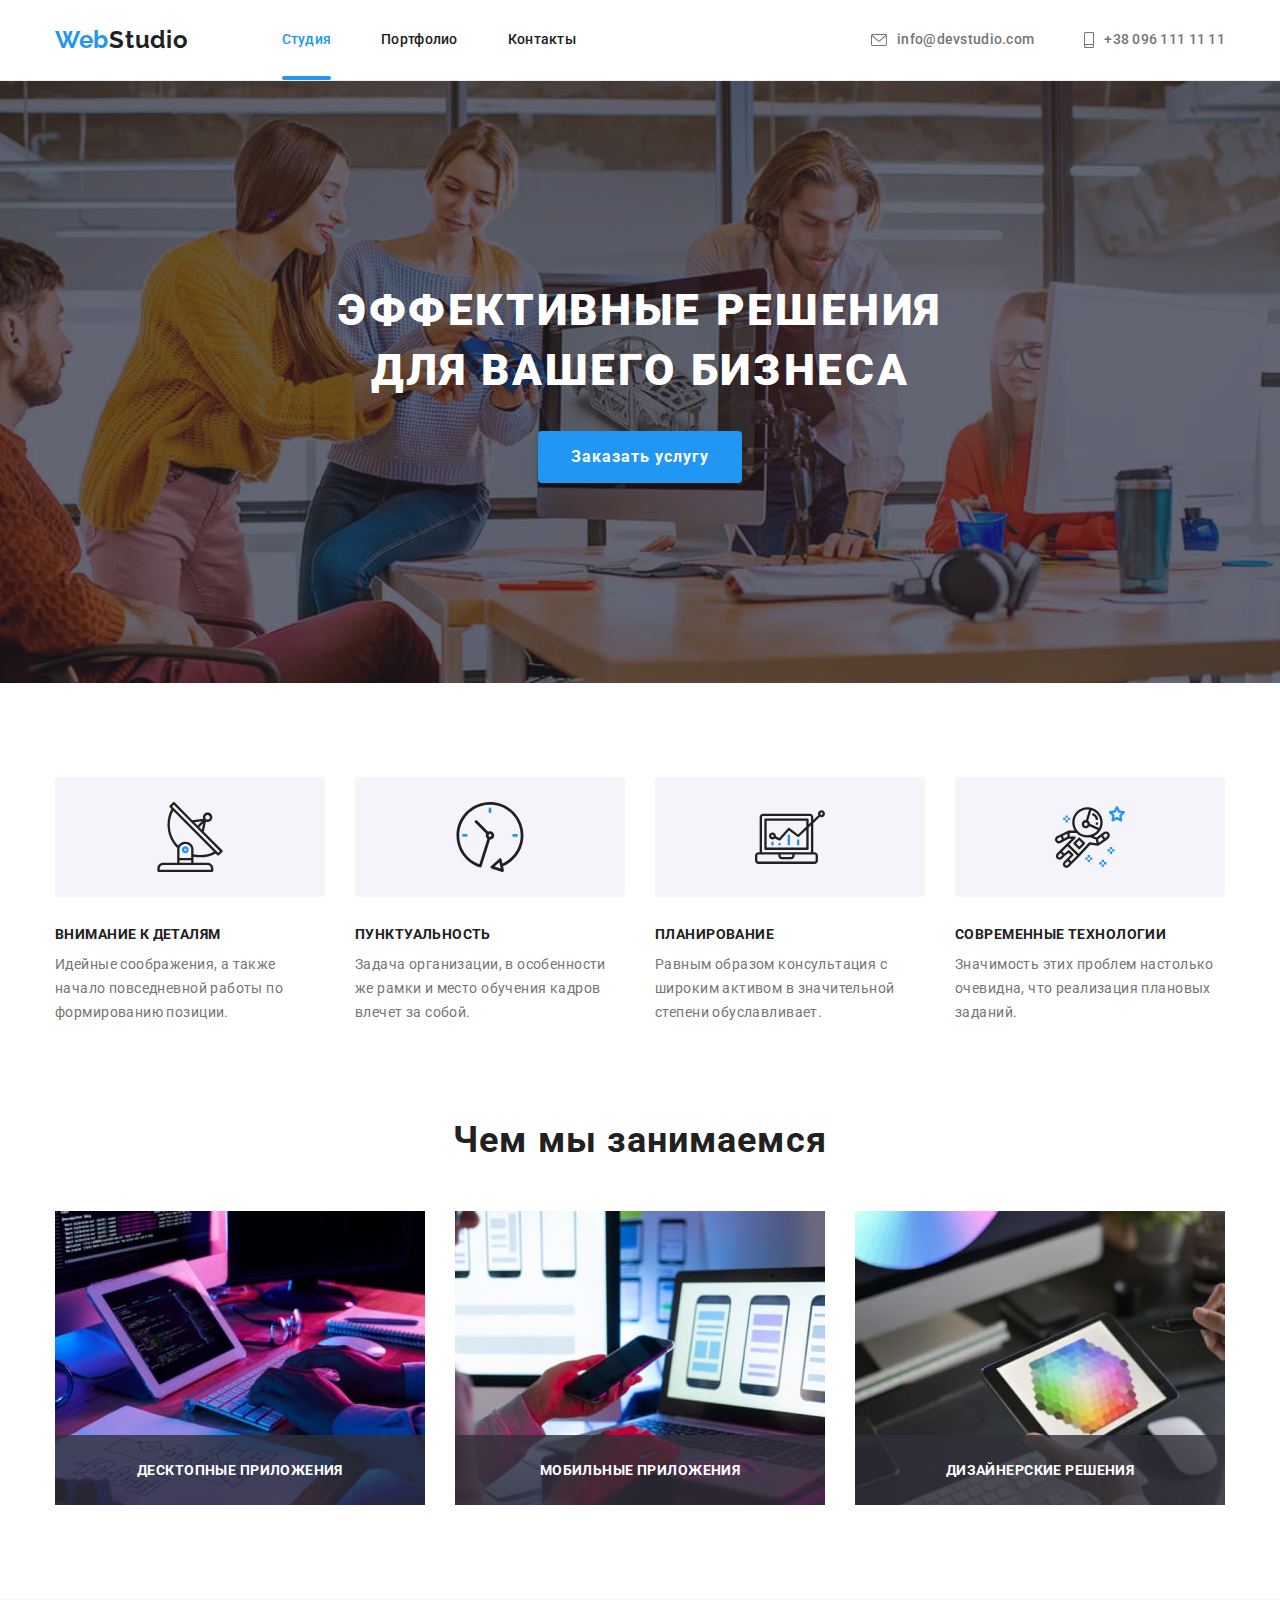
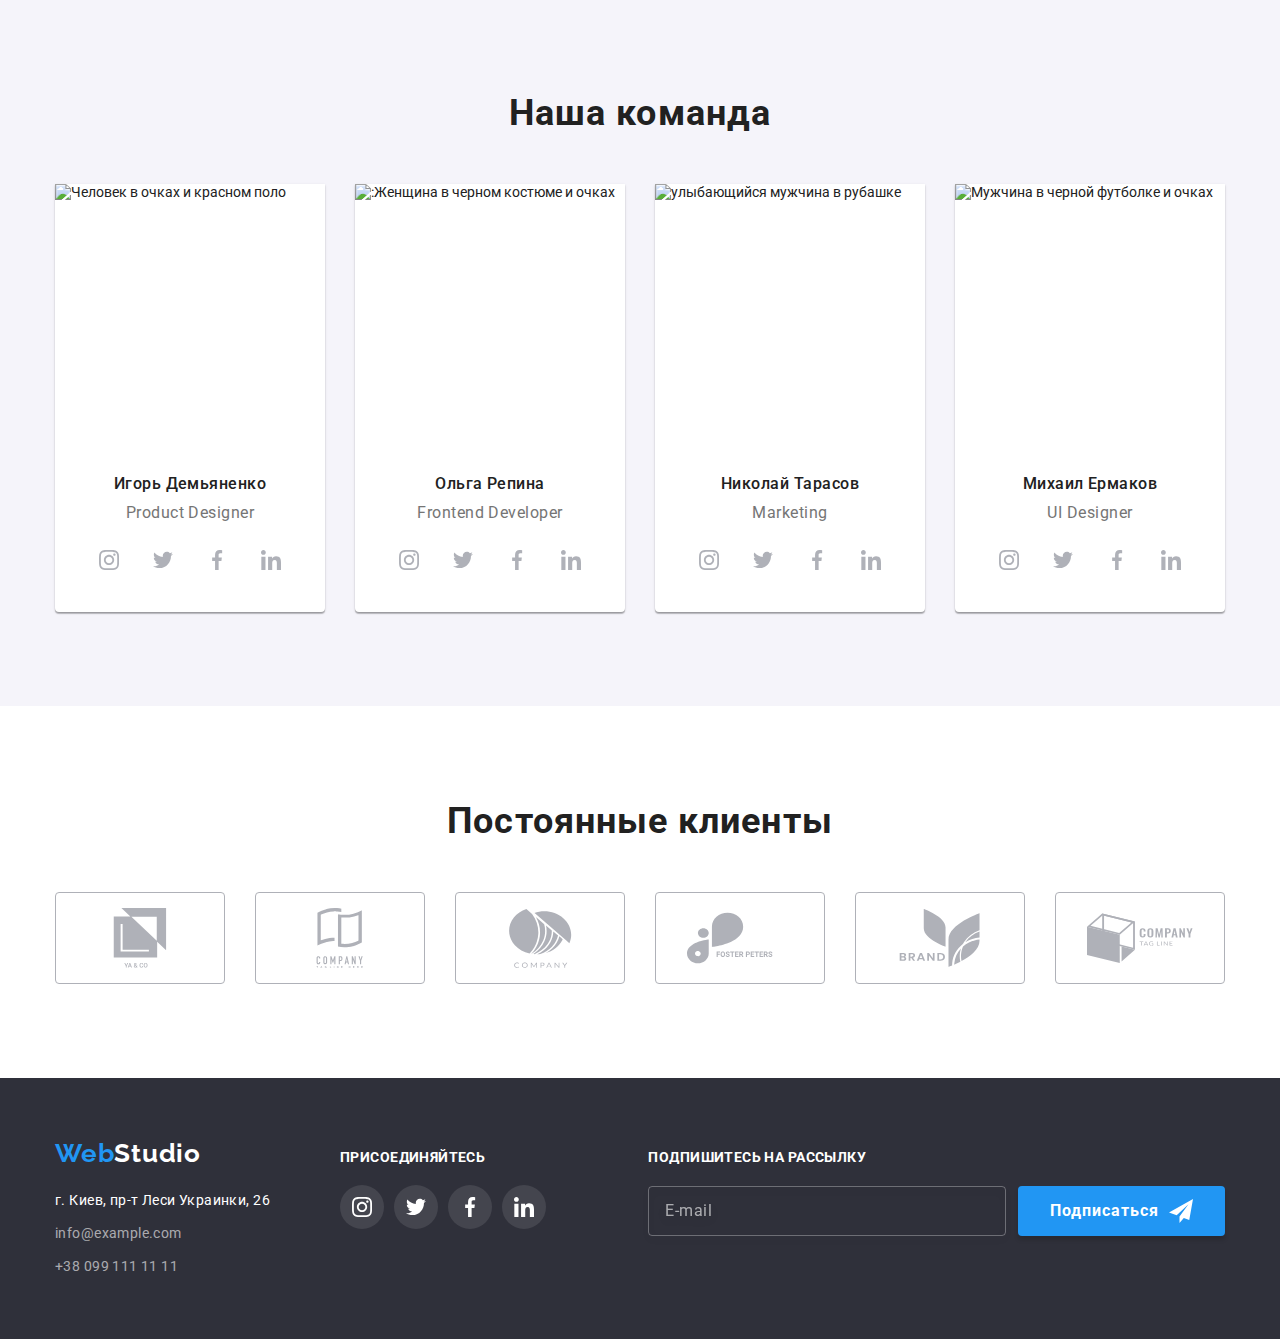
==== commit c1b80d3e: "add img responsive" ====
--- a/index.html
+++ b/index.html
@@ -226,10 +226,13 @@
             <li class="performance__item">
               <div class="performance__thumb">
                 <img
-                  src="./images/box/box1.jpg"
+                  srcset="
+                    ./images/performance/performance1-min.jpg    1x,
+                    ./images/performance/performance1-2x-min.jpg 2x
+                  "
+                  src="./images/performance/performance1-min.jpg"
                   alt="Человек перед планшетом,набирает текст на клавиатуре"
                   width="370"
-                  height="294"
                 />
                 <p class="performance__text">Десктопные приложения</p>
               </div>
@@ -237,10 +240,13 @@
             <li class="performance__item">
               <div class="performance__thumb">
                 <img
-                  src="./images/box/box2.jpg"
+                  srcset="
+                    ./images/performance/performance2-min.jpg    1x,
+                    ./images/performance/performance2-2x-min.jpg 2x
+                  "
+                  src="./images/performance/performance2-min.jpg"
                   alt="Человек с телефоном в руке работает с ноутбуком"
                   width="370"
-                  height="294"
                 />
                 <p class="performance__text">Мобильные приложения</p>
               </div>
@@ -248,10 +254,13 @@
             <li class="performance__item">
               <div class="performance__thumb">
                 <img
-                  src="./images/box/box3.jpg"
+                  srcset="
+                    ./images/performance/performance3-min.jpg    1x,
+                    ./images/performance/performance3-2x-min.jpg 2x
+                  "
+                  src="./images/performance/performance3-min.jpg"
                   alt="Человек с планшетом в руке, на планшете цветовая гамма"
                   width="370"
-                  height="294"
                 />
                 <p class="performance__text">Дизайнерские решения</p>
               </div>
--- a/css/main.min.css
+++ b/css/main.min.css
@@ -1 +1 @@
-:root{--accent-color: #2196f3;--basic-color-white: #ffffff;--second-background-color: #2f303a;--btn-background: #f5f4fa;--first-text-color: #212121;--secondary-text-color: #757575;--footter-contact-color: rgba(255, 255, 255, 0.6);--icon-color: #afb1b8}.visually-hidden{position:absolute;white-space:nowrap;width:1px;height:1px;overflow:hidden;border:0;padding:0;clip:rect(0 0 0 0);clip-path:inset(50%);margin:-1px}body{color:var(--first-text-color);background-color:var(--basic-color-white);font-family:"Roboto",sans-serif;font-size:14px}*,*::before,*::after{box-sizing:border-box}h1,h2,h3,h4,h5,h6,ul,p{margin-bottom:0;margin-top:0}img{display:block;max-width:100%;height:auto}.link{text-decoration:none}.list{list-style:none;padding:0px;margin:0px}.container{margin:0 auto;padding-left:15px;padding-right:15px}@media screen and (min-width: 480px){.container{width:480px}}@media screen and (min-width: 768px){.container{width:768px}}@media screen and (min-width: 1200px){.container{width:1200px}}.button{display:inline-block;color:var(--basic-color-white);background-color:var(--accent-color);font-family:inherit;font-weight:700;font-size:16px;line-height:1.88;align-items:center;text-align:center;letter-spacing:.06em;cursor:pointer;border-radius:4px;padding:10px 32px;min-width:200px;border:1px solid rgba(0,0,0,0);margin-left:auto;margin-right:auto;box-shadow:0px 4px 4px rgba(0,0,0,.15);transition:background-color 250ms cubic-bezier(0.4, 0, 0.2, 1)}.button:hover,.button:focus{background-color:#188cef}.section{padding-top:60px;padding-bottom:60px}@media screen and (min-width: 1200px){.section{padding-top:94px;padding-bottom:94px}}.backdrop{top:0;left:0;width:100%;height:100%;position:fixed;background-color:rgba(0,0,0,.2);opacity:1;transition:opacity 250ms cubic-bezier(0.4, 0, 0.2, 1);z-index:101;overflow-y:scroll}.is-hidden{visibility:0;opacity:0;pointer-events:none}.modal{justify-content:center;position:absolute;top:50%;left:50%;transform:translate(-50%, -50%) scale(1);background-color:var(--basic-color-white);max-width:450px;width:100%;max-height:609px;border-radius:4px;transition:transform 250ms cubic-bezier(0.4, 0, 0.2, 1);padding:40px;overflow:auto}.is-hidden .modal{transform:scale(1.1) translate(-50%, -50%)}@media screen and (min-width: 1200px){.modal{max-width:528px;height:581px}}.modal__close-btn{position:absolute;right:8px;top:8px;display:flex;align-items:center;justify-content:center;border:1px solid rgba(0,0,0,.1);border-radius:50%;cursor:pointer;width:30px;height:30px;background-color:rgba(0,0,0,0);fill:#000;transition:fill 250ms cubic-bezier(0.4, 0, 0.2, 1)}.modal__close-btn:hover,.modal__close-btn:focus{fill:var(--accent-color)}.modal__text{font-style:normal;font-weight:700;font-size:20px;line-height:1.5;text-align:center;letter-spacing:.03em;color:var(--first-text-color);margin-bottom:12px}@media screen and (min-width: 1200px){.modal__text{line-height:1.15}}.input-container{display:flex;flex-direction:column;margin-left:auto;margin-right:auto;margin-bottom:10px;width:100%}.input-container:not(:last-child){margin-bottom:10px}.input-container-comments{display:flex;padding:0;margin-bottom:20px;flex-direction:column;margin-left:auto;margin-right:auto;margin-bottom:20px;width:100%}.label{font-weight:400;font-size:12px;line-height:1.16;letter-spacing:.01em;color:var(--secondary-text-color);margin-bottom:4px}.input{width:100%;height:40px;border:1px solid rgba(33,33,33,.2);border-radius:4px;padding:14px 42px;outline:rgba(0,0,0,0);transition:border-color 250ms cubic-bezier(0.4, 0, 0.2, 1)}.input:focus{border-color:var(--accent-color)}.icon-modal{position:absolute;left:15px;top:50%;transform:translateY(-50%);fill:var(--first-text-color);transition:fill 250ms cubic-bezier(0.4, 0, 0.2, 1)}.input:focus+.icon-modal{fill:var(--accent-color)}.input-wrap{position:relative;padding:0;margin:0}.textarea-input{width:100%;border:1px solid rgba(33,33,33,.2);border-radius:4px;padding:14px 42px;outline:rgba(0,0,0,0);transition:border-color 250ms cubic-bezier(0.4, 0, 0.2, 1);height:120px;resize:none;padding:12px 16px}.textarea-input:focus{border-color:var(--accent-color)}.textarea-input::placeholder{margin:12px 16px;font-style:normal;font-weight:400;font-size:12px;line-height:1.16;letter-spacing:.01em;color:rgba(117,117,117,.5)}.chek-icon{display:inline-block;margin-right:8.38px;border:2px solid var(--first-text-color);border-radius:2px;transition:background-color 250ms cubic-bezier(0.4, 0, 0.2, 1),border-color 250ms cubic-bezier(0.4, 0, 0.2, 1)}.input-check:checked+.chek-icon{background-color:var(--accent-color);border-color:var(--accent-color)}.input-check:focus+.chek-icon{border-color:var(--accent-color)}.policy-link{text-decoration:underline;color:var(--accent-color);font-size:12px;line-height:1.17;letter-spacing:.03em}.license-text{display:flex;align-items:center;justify-content:center;font-style:normal;font-weight:400;font-size:12px;line-height:1.17;letter-spacing:.03em;color:var(--secondary-text-color)}@media screen and (min-width: 1200px){.license-text{font-size:14px;line-height:1.71}}.policy-container{padding-bottom:0;margin-bottom:30px}.btn-send-modal{height:50px;display:flex;align-items:center;justify-content:center;margin:0 auto}.menu__button{padding:0;margin-left:auto;border:none;background-color:rgba(0,0,0,0);z-index:999}@media screen and (min-width: 768px){.menu__button{display:none}}.cross-icon{display:none}.menu__button.is-open .cross-icon{display:block}@media screen and (min-width: 768px){.cross-icon,.menu-icons{display:none}}.menu__button.is-open .menu-icon{display:none}.menu-icon,.cross-icon{fill:var(--first-text-color);transition:fill 250ms cubic-bezier(0.4, 0, 0.2, 1)}.menu-icon .menu__button:hover,.menu__button:focus .menu-icon,.cross-icon .menu__button:hover,.menu__button:focus .cross-icon{fill:var(--accent-color)}@media screen and (min-width: 768px){.menu-icon,.cross-icon{display:none}}.is-open{top:21px;right:25px;display:block;position:fixed}@media screen and (max-width: 767.98px){.menu__container{display:none;position:fixed;z-index:100;top:0;width:100vw;height:100vh;left:0;padding:48px 10px 48px 40px;font-weight:500;font-size:40px;line-height:1.17;letter-spacing:.02em;background:var(--basic-color-white);box-shadow:0px 4px 8px rgba(0,0,0,.04),0px 2px 4px rgba(0,0,0,.08),0px 1px 3px rgba(0,0,0,.16);overflow:auto}.menu__container.is-open{display:flex;flex-direction:column}}@media screen and (min-width: 768px){.menu__container{display:none}}.menu__nav{margin-bottom:auto}.menu__nav-item:not(:last-child){margin-bottom:32px}.menu__nav-link{color:var(--first-text-color)}.menu__nav-link:hover,.menu__nav-link:hover{color:var(--accent-color)}.menu__nav-link--current{color:var(--accent-color)}.menu__contacts-list{display:flex;flex-direction:column;margin-bottom:64px}.menu__contacts-item:nth-child(1){margin-bottom:32px}.menu__contacts-link{font-weight:500;font-size:34px;line-height:1.17;letter-spacing:.02em;color:var(--secondary-text-color);transition:color 250ms cubic-bezier(0.4, 0, 0.2, 1)}.menu__contacts-link:hover,.menu__contacts-link:focus{color:var(--accent-color)}.menu__contacts-link--mail{font-size:24px;line-height:1.16}.menu__contacts-link--tel{color:var(--accent-color)}.main__social-list{display:flex;flex-wrap:wrap}.main__social-item{position:relative;margin-right:20px}.main__social-item:not(:last-child)::after{content:"";position:absolute;top:45%;right:-10px;width:1px;height:22px;border:1px solid rgba(33,33,33,.2)}.main__social-link{font-style:normal;font-weight:500;font-size:18px;line-height:1.22px;letter-spacing:.02em;color:#2196f3;transition:color 250ms cubic-bezier(0.4, 0, 0.2, 1)}.header{border-bottom:1px solid #ececec;position:relative}.header-container{display:flex}.nav{display:none}@media screen and (min-width: 768px){.nav{display:flex;margin-left:88px}}@media screen and (min-width: 1200px){.nav{margin-left:93px}}.logo{display:block;padding-top:16px;padding-bottom:16px;color:var(--accent-color);font-family:"Raleway",sans-serif;font-weight:700;font-size:24px;line-height:1.16;letter-spacing:.03em}@media screen and (min-width: 768px){.logo{padding-top:26px;padding-bottom:26px}}.logo__part{color:var(--first-text-color)}.site-nav__list{display:none}@media screen and (min-width: 768px){.site-nav__list{display:flex}}.site-nav__item:not(:first-child){margin-left:50px}.site-nav__link{display:block;font-weight:500;line-height:1.14;letter-spacing:.02em;color:var(--first-text-color);padding-top:32px;padding-bottom:32px;height:100%;position:relative;transition:color 250ms cubic-bezier(0.4, 0, 0.2, 1)}.site-nav__link::after{content:"";position:absolute;left:0;bottom:0;display:block;width:100%;height:4px;background-color:var(--accent-color);border-radius:2px;transform:scaleX(0);transition:transform 250ms cubic-bezier(0.4, 0, 0.2, 1)}.site-nav__link:hover,.site-nav__link:focus{color:var(--accent-color)}.site-nav__link:hover::after,.site-nav__link:focus::after{transform:scaleX(1)}.site-nav__link--current{color:var(--accent-color)}.site-nav__link--current::after{content:"";position:absolute;left:0;bottom:0;display:block;width:100%;height:4px;background-color:var(--accent-color);border-radius:2px;transform:scaleX(1);opacity:1}.auth-nav{display:none}@media screen and (min-width: 768px){.auth-nav{display:flex;flex-direction:column;margin-left:auto}}@media screen and (min-width: 1200px){.auth-nav{flex-direction:row}}@media screen and (min-width: 1200px){.auth-nav__item:not(:first-child){margin-left:50px}.auth-nav__link{padding-top:32px;padding-bottom:32px}}.auth-nav__icon{margin-right:10px;fill:currentColor}@media screen and (max-width: 1199.5px){.auth-nav__item:nth-child(1){margin-bottom:10px}}.auth-nav__link{display:flex;color:var(--secondary-text-color);font-weight:500;line-height:1.14;letter-spacing:.02em;align-items:center;transition:color 250ms cubic-bezier(0.4, 0, 0.2, 1)}.auth-nav__link:hover,.auth-nav__link:focus{color:var(--accent-color)}.auth-nav__link:hover::after,.auth-nav__link:focus::after{transform:scaleX(1)}@media screen and (max-width: 1199.5px){.auth-nav__link--mail{padding-top:20px;line-height:1.16}.auth-nav__link--tel{padding-bottom:20px;line-height:1.16}}.hero{color:var(--basic-color-white);background-color:var(--second-background-color);background-size:cover;background-repeat:no-repeat;background-position:center;background-image:linear-gradient(rgba(47, 48, 58, 0.4), rgba(47, 48, 58, 0.4)),url(../images/hero.jpg);margin-bottom:0;margin-top:0;margin-left:auto;margin-right:auto;padding-top:118px;padding-bottom:118px;text-align:center}@media screen and (min-width: 1200px){.hero{padding-top:200px;padding-bottom:200px}}.hero__title{font-weight:900;font-size:26px;line-height:1.62;letter-spacing:.06em;text-transform:uppercase;text-align:center;max-width:360px;margin-top:0;margin-left:auto;margin-right:auto;margin-bottom:30px}@media screen and (min-width: 1200px){.hero__title{font-size:44px;line-height:1.36;max-width:696px}}.features__title{font-weight:700;font-size:14px;line-height:1.14;text-align:center;letter-spacing:.03em;text-transform:uppercase;margin-bottom:10px}@media screen and (min-width: 768px){.features__title{text-align:left}}.features__text{font-weight:400;font-size:14px;line-height:1.71;letter-spacing:.03em;color:var(--secondary-text-color)}@media screen and (min-width: 768px){.features__list{display:flex;flex-wrap:wrap}}.features__item{max-width:450px}.features__item:not(:last-child){margin-bottom:30px}@media screen and (min-width: 768px){.features__item{max-width:354px}}@media screen and (min-width: 1200px){.features__item{max-width:270px;margin-bottom:0;flex-wrap:nowrap}}@media screen and (min-width: 1200px){.features__item:not(:last-child){margin-right:30px;margin-bottom:0}}@media screen and (min-width: 768px){.features__item:nth-child(2n+1){margin-right:30px}}@media screen and (min-width: 768px){.features__item:nth-child(n+3){margin-bottom:0px}}.features__icon-container{height:120px;display:flex;align-items:center;justify-content:center;margin-bottom:30px;background-color:var(--btn-background);border-radius:4px}.performance{display:none;padding-top:0}@media screen and (min-width: 1200px){.performance{display:block}}.performance__title{font-weight:700;font-size:36px;line-height:1.17;text-align:center;letter-spacing:.03em;margin-bottom:50px}.performance__thumb{position:relative}.performance__text{display:flex;position:absolute;bottom:0;background-color:rgba(47,48,58,.8);justify-content:center;align-items:center;height:70px;width:100%;font-style:normal;font-weight:700;line-height:16px;text-align:center;letter-spacing:.03em;text-transform:uppercase;color:var(--basic-color-white)}.performance__list{display:flex}.performance__item:not(:last-child){margin-right:30px}.team{background-color:var(--btn-background)}.team__title{font-style:normal;font-size:36px;margin-bottom:50px;font-weight:700;line-height:1.14;letter-spacing:.03em;text-align:center}.team__list{display:flex;flex-wrap:wrap;align-items:center;justify-content:center}@media screen and (min-width: 768px){.team__list{display:flex}}.team__item{max-width:450px;box-shadow:0px 1px 3px rgba(0,0,0,.12),0px 1px 1px rgba(0,0,0,.14),0px 2px 1px rgba(0,0,0,.2);border-radius:0px 0px 4px 4px;background-color:var(--basic-color-white)}.team__item:not(:last-child){margin-bottom:30px}@media screen and (min-width: 768px){.team__item:nth-child(2n+1){margin-right:30px}}@media screen and (min-width: 768px){.team__item{max-width:354px}}@media screen and (min-width: 1200px){.team__item{max-width:270px}.team__item:not(:last-child){margin-right:30px;margin-bottom:0px}}@media screen and (min-width: 768px){.team__item:nth-child(n+3){margin-bottom:0px}}.team__information-block{padding:30px 0px}@media screen and (min-width: 1200px){.team__information-block{padding:30px}}.team__name{margin-bottom:10px;font-weight:500;font-size:16px;line-height:1.19;text-align:center;letter-spacing:.03em;color:var(--first-text-color)}.team__position{font-weight:400;font-size:16px;line-height:1.19;text-align:center;letter-spacing:.03em;color:var(--secondary-text-color);margin-bottom:16px}.social-links{display:flex;justify-content:center;align-items:center}.social-links__item:not(:last-child){margin-right:10px}.social-links__link{display:flex;width:44px;height:44px;justify-content:center;align-items:center;border-radius:50%;fill:var(--icon-color);transition:background-color 250ms cubic-bezier(0.4, 0, 0.2, 1),fill 250ms cubic-bezier(0.4, 0, 0.2, 1)}.social-links__link:hover,.social-links__link:focus{background-color:var(--accent-color);fill:var(--basic-color-white)}.clients__title{font-style:normal;font-weight:700;font-size:36px;line-height:1.17;text-align:center;letter-spacing:.03em;margin-bottom:30px}@media screen and (min-width: 1200px){.clients__title{margin-bottom:50px}}.clients__list{display:flex;flex-wrap:wrap;justify-content:center;margin:-15px}@media screen and (min-width: 1200px){.clients__list{flex-wrap:nowrap;margin:0}}.clients__item{flex-basis:calc((100% - 60px)/2);margin:15px}@media screen and (min-width: 768px){.clients__item{flex-basis:226px}}@media screen and (min-width: 1200px){.clients__item{flex-basis:170px;margin:0}}@media screen and (min-width: 1200px){.clients__item:not(:last-child){margin-right:30px}}.clients__link{display:flex;height:92px;justify-content:center;align-items:center;border:1px solid var(--icon-color);border-radius:4px;outline:rgba(0,0,0,0);fill:var(--icon-color);transition:border-color 250ms cubic-bezier(0.4, 0, 0.2, 1),fill 250ms cubic-bezier(0.4, 0, 0.2, 1)}.clients__link:hover,.clients__link:focus{border-color:var(--accent-color);fill:var(--accent-color)}.footer{padding-top:60px;padding-bottom:60px;background-color:var(--second-background-color)}.footer__container{text-align:center}@media screen and (min-width: 768px){.footer__container{display:flex;flex-wrap:wrap;justify-content:center}}@media screen and (min-width: 1200px){.footer__container{display:flex;align-items:baseline}}@media screen and (min-width: 768px){.footer__addres{margin-right:165px}}@media screen and (min-width: 1200px){.footer__addres{margin-right:70px;text-align:left}}.footer__logo{display:block;color:var(--accent-color);font-family:"Raleway",sans-serif;font-weight:700;font-size:24px;line-height:1.16;letter-spacing:.03em;margin-bottom:20px}@media screen and (min-width: 1200px){.footer__logo{font-size:26px;line-height:1.19}}.footer__logo-part{color:var(--basic-color-white)}.address{margin-top:20px}.address__list{margin-bottom:60px}@media screen and (min-width: 1200px){.address__list{margin-bottom:0}}.address__link{transition:color 250ms cubic-bezier(0.4, 0, 0.2, 1);font-weight:400;line-height:1.71;letter-spacing:.03em;font-style:normal;color:var(--footter-contact-color)}.address__link:hover,.address__link:focus{color:var(--accent-color)}.address__item:not(:last-child){margin-bottom:8px}@media screen and (min-width: 1200px){.address__item:not(:last-child){margin-bottom:9px}}.address__text{font-weight:400;line-height:1.71;letter-spacing:.03em;font-style:normal;color:var(--basic-color-white);margin-bottom:9px}.contact-footer{margin-bottom:60px;text-align:center}@media screen and (min-width: 1200px){.contact-footer{margin-right:auto;margin-bottom:0;text-align:left}}.contact-footer__list{display:flex;justify-content:center}.contact-footer__text{font-style:normal;font-weight:700;line-height:16px;letter-spacing:.03em;text-transform:uppercase;color:var(--basic-color-white);margin-bottom:20px}.contact-footer__item:not(:last-child){margin-right:10px}.contact-footer__link{width:44px;height:44px;display:flex;background-color:rgba(255,255,255,.1);fill:var(--basic-color-white);justify-content:center;align-items:center;border-radius:50%;transition:background-color 250ms cubic-bezier(0.4, 0, 0.2, 1)}.contact-footer__link:hover,.contact-footer__link:focus{background-color:var(--accent-color)}.subscribe__text{font-style:normal;font-weight:700;font-size:14px;line-height:1.14;letter-spacing:.03em;text-transform:uppercase;color:var(--basic-color-white)}@media screen and (min-width: 1200px){.subscribe__text{text-align:left;display:block}}.subscribe__form{margin-top:20px}@media screen and (min-width: 768px){.subscribe__form{display:flex;flex-direction:column;flex-wrap:wrap}}@media screen and (min-width: 1200px){.subscribe__form{flex-direction:row;flex-wrap:nowrap}}.subscribe__input{width:100%;height:50px;margin-bottom:20px;border:1px solid rgba(255,255,255,.3);filter:drop-shadow(0px 4px 4px rgba(0, 0, 0, 0.15));border-radius:4px;background-color:rgba(0,0,0,0);padding-left:16px;margin-right:12px;color:var(--basic-color-white)}.subscribe__input::placeholder{font-style:normal;font-size:16px;line-height:1.25;display:flex;align-items:center;letter-spacing:.03em;color:rgba(255,255,255,.6);padding-top:15px;padding-bottom:15px}@media screen and (min-width: 768px){.subscribe__input{width:450px}}@media screen and (min-width: 1200px){.subscribe__input{margin-right:12px;width:358px;margin-bottom:0}}.button__subscribe{display:inline-flex;min-width:200px;height:50px;border:0px;margin-left:auto;margin-right:auto}.subscribe__icon{margin-left:10px;fill:var(--basic-color-white)}.sorting__list{display:flex;flex-wrap:wrap;justify-content:flex-start;margin:-8px;margin-bottom:40px}@media screen and (min-width: 768px){.sorting__list{flex-wrap:nowrap;justify-content:center;margin-bottom:30px}}@media screen and (min-width: 1200px){.sorting__list{margin-bottom:50px}}.sorting__item{margin:8px}.sorting__btn,.sorting__btn--current{min-width:73px;background-color:var(--btn-background);color:var(--first-text-color);box-shadow:none;font-weight:500;line-height:1.63;letter-spacing:.03em;border:1px solid rgba(0,0,0,0);transition:background-color 250ms cubic-bezier(0.4, 0, 0.2, 1),color 250ms cubic-bezier(0.4, 0, 0.2, 1),box-shadow 250ms cubic-bezier(0.4, 0, 0.2, 1)}@media screen and (min-width: 768px){.sorting__btn,.sorting__btn--current{padding:6px 22px}}.sorting__btn:hover,.sorting__btn:focus{background-color:var(--accent-color);color:var(--basic-color-white);box-shadow:0px 3px 1px rgba(0,0,0,.1),0px 1px 2px rgba(0,0,0,.08),0px 2px 2px rgba(0,0,0,.12)}.sorting__btn--current{background-color:var(--accent-color);color:var(--basic-color-white);box-shadow:0px 3px 1px rgba(0,0,0,.1),0px 1px 2px rgba(0,0,0,.08),0px 2px 2px rgba(0,0,0,.12)}.portfolio__list{display:flex;flex-direction:column;align-items:center;justify-content:center}@media screen and (min-width: 768px){.portfolio__list{flex-wrap:wrap;flex-direction:row;justify-content:flex-start;align-items:stretch;gap:30px}}.portfolio__item{width:450px}.portfolio__item:not(:last-child){margin-bottom:30px}@media screen and (min-width: 768px){.portfolio__item{width:354px}.portfolio__item:not(:last-child){margin-bottom:0}}@media screen and (min-width: 1200px){.portfolio__item{width:370px}}.portfolio__link{height:100%;display:flex;flex-direction:column;background-color:var(--basic-color-white);cursor:pointer;transition:box-shadow 250ms cubic-bezier(0.4, 0, 0.2, 1)}.portfolio__link:hover,.portfolio__link:focus{box-shadow:0px 1px 1px rgba(0,0,0,.12),0px 4px 4px rgba(0,0,0,.06),1px 4px 6px rgba(0,0,0,.16)}.portfolio__inform-block{flex-grow:1;padding:20px 24px;border:1px solid #eee;border-top:0}.portfolio__title{font-weight:700;font-size:18px;margin-bottom:4px;line-height:2;letter-spacing:.06em;font-style:normal;color:var(--first-text-color)}.portfolio__text{font-weight:400;font-size:16px;line-height:1.88;letter-spacing:.03em;color:var(--secondary-text-color)}.overlay{position:absolute;left:0;bottom:0;background-color:rgba(33,150,243,.9);width:100%;height:100%;transform:translateY(101%);transition:transform 250ms cubic-bezier(0.4, 0, 0.2, 1)}.portfolio__link:hover .overlay,.portfolio__link:focus .overlay{transform:translateY(0)}.portfolio__thumb{position:relative;overflow:hidden}.overlay__text{font-style:normal;font-weight:400;font-size:18px;line-height:1.56;letter-spacing:.03em;color:var(--basic-color-white);padding:63px 24px}/*# sourceMappingURL=main.min.css.map */+:root{--accent-color: #2196f3;--basic-color-white: #ffffff;--second-background-color: #2f303a;--btn-background: #f5f4fa;--first-text-color: #212121;--secondary-text-color: #757575;--footter-contact-color: rgba(255, 255, 255, 0.6);--icon-color: #afb1b8}.visually-hidden{position:absolute;white-space:nowrap;width:1px;height:1px;overflow:hidden;border:0;padding:0;clip:rect(0 0 0 0);clip-path:inset(50%);margin:-1px}body{color:var(--first-text-color);background-color:var(--basic-color-white);font-family:"Roboto",sans-serif;font-size:14px}*,*::before,*::after{box-sizing:border-box}h1,h2,h3,h4,h5,h6,ul,p{margin-bottom:0;margin-top:0}img{display:block;max-width:100%;height:auto}.link{text-decoration:none}.list{list-style:none;padding:0px;margin:0px}.container{margin:0 auto;padding-left:15px;padding-right:15px}@media screen and (min-width: 480px){.container{width:480px}}@media screen and (min-width: 768px){.container{width:768px}}@media screen and (min-width: 1200px){.container{width:1200px}}.button{display:inline-block;color:var(--basic-color-white);background-color:var(--accent-color);font-family:inherit;font-weight:700;font-size:16px;line-height:1.88;align-items:center;text-align:center;letter-spacing:.06em;cursor:pointer;border-radius:4px;padding:10px 32px;min-width:200px;border:1px solid rgba(0,0,0,0);margin-left:auto;margin-right:auto;box-shadow:0px 4px 4px rgba(0,0,0,.15);transition:background-color 250ms cubic-bezier(0.4, 0, 0.2, 1)}.button:hover,.button:focus{background-color:#188cef}.section{padding-top:60px;padding-bottom:60px}@media screen and (min-width: 1200px){.section{padding-top:94px;padding-bottom:94px}}.backdrop{top:0;left:0;height:100vh;width:100vw;position:fixed;background-color:rgba(0,0,0,.2);opacity:1;transition:opacity 250ms cubic-bezier(0.4, 0, 0.2, 1);z-index:3;overflow-y:scroll}.is-hidden{visibility:0;opacity:0;pointer-events:none}.modal{justify-content:center;position:absolute;top:50%;left:50%;transform:translate(-50%, -50%) scale(1);background-color:var(--basic-color-white);max-width:450px;width:100%;max-height:609px;border-radius:4px;transition:transform 250ms cubic-bezier(0.4, 0, 0.2, 1);padding:40px;overflow:auto}.is-hidden .modal{transform:scale(1.1) translate(-50%, -50%)}.modal.is-hidden .menu-icon,.cross-icon{display:block}@media screen and (min-width: 1200px){.modal{max-width:528px;height:581px}}.modal__close-btn{position:absolute;right:8px;top:8px;display:flex;align-items:center;justify-content:center;border:1px solid rgba(0,0,0,.1);border-radius:50%;cursor:pointer;width:30px;height:30px;background-color:rgba(0,0,0,0);fill:#000;transition:fill 250ms cubic-bezier(0.4, 0, 0.2, 1)}.modal__close-btn:hover,.modal__close-btn:focus{fill:var(--accent-color)}.modal__icon{fill:#000}.modal__text{font-style:normal;font-weight:700;font-size:20px;line-height:1.5;text-align:center;letter-spacing:.03em;color:var(--first-text-color);margin-bottom:12px}@media screen and (min-width: 1200px){.modal__text{line-height:1.15}}.input-container{display:flex;flex-direction:column;margin-left:auto;margin-right:auto;margin-bottom:10px;width:100%}.input-container:not(:last-child){margin-bottom:10px}.input-container-comments{display:flex;padding:0;margin-bottom:20px;flex-direction:column;margin-left:auto;margin-right:auto;margin-bottom:20px;width:100%}.label{font-weight:400;font-size:12px;line-height:1.16;letter-spacing:.01em;color:var(--secondary-text-color);margin-bottom:4px}.input{width:100%;height:40px;border:1px solid rgba(33,33,33,.2);border-radius:4px;padding:14px 42px;outline:rgba(0,0,0,0);transition:border-color 250ms cubic-bezier(0.4, 0, 0.2, 1)}.input:focus{border-color:var(--accent-color)}.icon-modal{position:absolute;left:15px;top:50%;transform:translateY(-50%);fill:var(--first-text-color);transition:fill 250ms cubic-bezier(0.4, 0, 0.2, 1)}.input:focus+.icon-modal{fill:var(--accent-color)}.input-wrap{position:relative;padding:0;margin:0}.textarea-input{width:100%;border:1px solid rgba(33,33,33,.2);border-radius:4px;padding:14px 42px;outline:rgba(0,0,0,0);transition:border-color 250ms cubic-bezier(0.4, 0, 0.2, 1);height:120px;resize:none;padding:12px 16px}.textarea-input:focus{border-color:var(--accent-color)}.textarea-input::placeholder{margin:12px 16px;font-style:normal;font-weight:400;font-size:12px;line-height:1.16;letter-spacing:.01em;color:rgba(117,117,117,.5)}.chek-icon{display:inline-block;margin-right:8.38px;border:2px solid var(--first-text-color);border-radius:2px;transition:background-color 250ms cubic-bezier(0.4, 0, 0.2, 1),border-color 250ms cubic-bezier(0.4, 0, 0.2, 1)}.input-check:checked+.chek-icon{background-color:var(--accent-color);border-color:var(--accent-color)}.input-check:focus+.chek-icon{border-color:var(--accent-color)}.policy-link{text-decoration:underline;color:var(--accent-color);font-size:12px;line-height:1.17;letter-spacing:.03em}.license-text{display:flex;align-items:center;justify-content:center;font-style:normal;font-weight:400;font-size:12px;line-height:1.17;letter-spacing:.03em;color:var(--secondary-text-color)}@media screen and (min-width: 1200px){.license-text{font-size:14px;line-height:1.71}}.policy-container{padding-bottom:0;margin-bottom:30px}.btn-send-modal{height:50px;display:flex;align-items:center;justify-content:center;margin:0 auto}.menu__button{padding:0;margin-left:auto;border:none;background-color:rgba(0,0,0,0);z-index:2}@media screen and (min-width: 768px){.menu__button{display:none}}.cross-icon{display:none}.menu__button.is-open .cross-icon{display:block}@media screen and (min-width: 768px){.menu-icons{display:none}}.menu__button.is-open .menu-icon{display:none}.menu-icon,.cross-icon{fill:var(--first-text-color);transition:fill 250ms cubic-bezier(0.4, 0, 0.2, 1)}.menu-icon .menu__button:hover,.menu__button:focus .menu-icon,.cross-icon .menu__button:hover,.menu__button:focus .cross-icon{fill:var(--accent-color)}@media screen and (min-width: 768px){.menu-icon,.cross-icon{display:none}}.is-open{top:21px;right:25px;display:block;position:fixed}@media screen and (max-width: 767.98px){.menu__container{display:none;position:fixed;z-index:1;top:0;width:100vw;height:100vh;left:0;padding:48px 10px 48px 40px;font-weight:500;font-size:40px;line-height:1.17;letter-spacing:.02em;overflow:auto;background:var(--basic-color-white);box-shadow:0px 4px 8px rgba(0,0,0,.04),0px 2px 4px rgba(0,0,0,.08),0px 1px 3px rgba(0,0,0,.16)}.menu__container.is-open{display:flex;flex-direction:column}}@media screen and (min-width: 768px){.menu__container{display:none}}.menu__nav{margin-bottom:auto}.menu__nav-item{margin-bottom:32px}.menu__nav-link{color:var(--first-text-color)}.menu__nav-link:hover,.menu__nav-link:hover{color:var(--accent-color)}.menu__nav-link--current{color:var(--accent-color)}.menu__contacts-list{display:flex;flex-direction:column;margin-bottom:64px}.menu__contacts-item:nth-child(1){margin-bottom:32px}.menu__contacts-link{font-weight:500;font-size:34px;line-height:1.17;letter-spacing:.02em;color:var(--secondary-text-color);transition:color 250ms cubic-bezier(0.4, 0, 0.2, 1)}.menu__contacts-link:hover,.menu__contacts-link:focus{color:var(--accent-color)}.menu__contacts-link--mail{font-size:24px;line-height:1.16}.menu__contacts-link--tel{color:var(--accent-color)}.main__social-list{display:flex;flex-wrap:wrap}.main__social-item{position:relative;margin-right:20px}.main__social-item:not(:last-child)::after{content:"";position:absolute;top:45%;right:-10px;width:1px;height:22px;border:1px solid rgba(33,33,33,.2)}.main__social-link{font-style:normal;font-weight:500;font-size:18px;line-height:1.22px;letter-spacing:.02em;color:#2196f3;transition:color 250ms cubic-bezier(0.4, 0, 0.2, 1)}.header{border-bottom:1px solid #ececec;position:relative}.header-container{display:flex}.nav{display:none}@media screen and (min-width: 768px){.nav{display:flex;margin-left:88px}}@media screen and (min-width: 1200px){.nav{margin-left:93px}}.logo{display:block;padding-top:16px;padding-bottom:16px;color:var(--accent-color);font-family:"Raleway",sans-serif;font-weight:700;font-size:24px;line-height:1.16;letter-spacing:.03em}@media screen and (min-width: 768px){.logo{padding-top:26px;padding-bottom:26px}}.logo__part{color:var(--first-text-color)}.site-nav__list{display:none}@media screen and (min-width: 768px){.site-nav__list{display:flex}}.site-nav__item:not(:first-child){margin-left:50px}.site-nav__link{display:block;font-weight:500;line-height:1.14;letter-spacing:.02em;color:var(--first-text-color);padding-top:32px;padding-bottom:32px;height:100%;position:relative;transition:color 250ms cubic-bezier(0.4, 0, 0.2, 1)}.site-nav__link::after{content:"";position:absolute;left:0;bottom:0;display:block;width:100%;height:4px;background-color:var(--accent-color);border-radius:2px;transform:scaleX(0);transition:transform 250ms cubic-bezier(0.4, 0, 0.2, 1)}.site-nav__link:hover,.site-nav__link:focus{color:var(--accent-color)}.site-nav__link:hover::after,.site-nav__link:focus::after{transform:scaleX(1)}.site-nav__link--current{color:var(--accent-color)}.site-nav__link--current::after{content:"";position:absolute;left:0;bottom:0;display:block;width:100%;height:4px;background-color:var(--accent-color);border-radius:2px;transform:scaleX(1);opacity:1}.auth-nav{display:none}@media screen and (min-width: 768px){.auth-nav{display:flex;flex-direction:column;margin-left:auto}}@media screen and (min-width: 1200px){.auth-nav{flex-direction:row}}@media screen and (min-width: 1200px){.auth-nav__item:not(:first-child){margin-left:50px}.auth-nav__link{padding-top:32px;padding-bottom:32px}}.auth-nav__icon{margin-right:10px;fill:currentColor}@media screen and (max-width: 1199.5px){.auth-nav__item:nth-child(1){margin-bottom:10px}}.auth-nav__link{display:flex;color:var(--secondary-text-color);font-weight:500;line-height:1.14;letter-spacing:.02em;align-items:center;transition:color 250ms cubic-bezier(0.4, 0, 0.2, 1)}.auth-nav__link:hover,.auth-nav__link:focus{color:var(--accent-color)}.auth-nav__link:hover::after,.auth-nav__link:focus::after{transform:scaleX(1)}@media screen and (max-width: 1199.5px){.auth-nav__link--mail{padding-top:20px;line-height:1.16}.auth-nav__link--tel{padding-bottom:20px;line-height:1.16}}.hero{color:var(--basic-color-white);background-color:var(--second-background-color);background-size:cover;background-repeat:no-repeat;background-position:center;margin-left:auto;margin-right:auto;padding-top:118px;padding-bottom:118px;text-align:center;background-image:linear-gradient(rgba(47, 48, 58, 0.4), rgba(47, 48, 58, 0.4)),url(../../images/hero/img480-1x.jpg)}@media(min-device-pixel-ratio: 2),(min-resolution: 192dpi),(min-resolution: 2dppx){.hero{background-image:linear-gradient(rgba(47, 48, 58, 0.4), rgba(47, 48, 58, 0.4)),url(../../images/hero/img480-2x.jpg)}}@media screen and (min-width: 768px){.hero{background-image:linear-gradient(rgba(47, 48, 58, 0.4), rgba(47, 48, 58, 0.4)),url(../../images/hero/img768-1x.jpg)}}@media screen and (min-width: 768px)and (min-device-pixel-ratio: 2),screen and (min-width: 768px)and (min-resolution: 192dpi),screen and (min-width: 768px)and (min-resolution: 2dppx){.hero{background-image:linear-gradient(rgba(47, 48, 58, 0.4), rgba(47, 48, 58, 0.4)),url(../../images/hero/img768-2x.jpg)}}@media screen and (min-width: 1200px){.hero{padding-top:200px;padding-bottom:200px;background-image:linear-gradient(rgba(47, 48, 58, 0.4), rgba(47, 48, 58, 0.4)),url(../../images/hero/img1600-1x.jpg)}}@media screen and (min-width: 1200px)and (min-device-pixel-ratio: 2),screen and (min-width: 1200px)and (min-resolution: 192dpi),screen and (min-width: 1200px)and (min-resolution: 2dppx){.hero{background-image:linear-gradient(rgba(47, 48, 58, 0.4), rgba(47, 48, 58, 0.4)),url(../../images/hero/img1600-2x.jpg)}}.hero__title{font-weight:900;font-size:26px;line-height:1.62;letter-spacing:.06em;text-transform:uppercase;text-align:center;max-width:360px;margin-top:0;margin-left:auto;margin-right:auto;margin-bottom:30px}@media screen and (min-width: 1200px){.hero__title{font-size:44px;line-height:1.36;max-width:696px}}.features__title{font-weight:700;font-size:14px;line-height:1.14;text-align:center;letter-spacing:.03em;text-transform:uppercase;margin-bottom:10px}@media screen and (min-width: 768px){.features__title{text-align:left}}.features__text{font-weight:400;font-size:14px;line-height:1.71;letter-spacing:.03em;color:var(--secondary-text-color)}@media screen and (min-width: 768px){.features__list{display:flex;flex-wrap:wrap}}.features__item{max-width:450px}.features__item:not(:last-child){margin-bottom:30px}@media screen and (min-width: 768px){.features__item{max-width:354px}}@media screen and (min-width: 1200px){.features__item{max-width:270px;margin-bottom:0;flex-wrap:nowrap}}@media screen and (min-width: 1200px){.features__item:not(:last-child){margin-right:30px;margin-bottom:0}}@media screen and (min-width: 768px){.features__item:nth-child(2n+1){margin-right:30px}}@media screen and (min-width: 768px){.features__item:nth-child(n+3){margin-bottom:0px}}.features__icon-container{height:120px;display:flex;align-items:center;justify-content:center;margin-bottom:30px;background-color:var(--btn-background);border-radius:4px}.performance{display:none;padding-top:0}@media screen and (min-width: 1200px){.performance{display:block}}.performance__title{font-weight:700;font-size:36px;line-height:1.17;text-align:center;letter-spacing:.03em;margin-bottom:50px}.performance__thumb{position:relative}.performance__text{display:flex;position:absolute;bottom:0;background-color:rgba(47,48,58,.8);justify-content:center;align-items:center;height:70px;width:100%;font-style:normal;font-weight:700;line-height:16px;text-align:center;letter-spacing:.03em;text-transform:uppercase;color:var(--basic-color-white)}.performance__list{display:flex}.performance__item:not(:last-child){margin-right:30px}.team{background-color:var(--btn-background)}.team__title{font-style:normal;font-size:36px;margin-bottom:50px;font-weight:700;line-height:1.14;letter-spacing:.03em;text-align:center}.team__list{display:flex;flex-wrap:wrap;align-items:center;justify-content:center}@media screen and (min-width: 768px){.team__list{display:flex}}.team__item{max-width:450px;box-shadow:0px 1px 3px rgba(0,0,0,.12),0px 1px 1px rgba(0,0,0,.14),0px 2px 1px rgba(0,0,0,.2);border-radius:0px 0px 4px 4px;background-color:var(--basic-color-white)}.team__item:not(:last-child){margin-bottom:30px}@media screen and (min-width: 768px){.team__item:nth-child(2n+1){margin-right:30px}}@media screen and (min-width: 768px){.team__item{max-width:354px}}@media screen and (min-width: 1200px){.team__item{max-width:270px}.team__item:not(:last-child){margin-right:30px;margin-bottom:0px}}@media screen and (min-width: 768px){.team__item:nth-child(n+3){margin-bottom:0px}}.team__information-block{padding:30px 0px}@media screen and (min-width: 1200px){.team__information-block{padding:30px}}.team__name{margin-bottom:10px;font-weight:500;font-size:16px;line-height:1.19;text-align:center;letter-spacing:.03em;color:var(--first-text-color)}.team__position{font-weight:400;font-size:16px;line-height:1.19;text-align:center;letter-spacing:.03em;color:var(--secondary-text-color);margin-bottom:16px}.social-links{display:flex;justify-content:center;align-items:center}.social-links__item:not(:last-child){margin-right:10px}.social-links__link{display:flex;width:44px;height:44px;justify-content:center;align-items:center;border-radius:50%;fill:var(--icon-color);transition:background-color 250ms cubic-bezier(0.4, 0, 0.2, 1),fill 250ms cubic-bezier(0.4, 0, 0.2, 1)}.social-links__link:hover,.social-links__link:focus{background-color:var(--accent-color);fill:var(--basic-color-white)}.clients__title{font-style:normal;font-weight:700;font-size:36px;line-height:1.17;text-align:center;letter-spacing:.03em;margin-bottom:30px}@media screen and (min-width: 1200px){.clients__title{margin-bottom:50px}}.clients__list{display:flex;flex-wrap:wrap;justify-content:center;margin:-15px}@media screen and (min-width: 1200px){.clients__list{flex-wrap:nowrap;margin:0}}.clients__item{flex-basis:calc((100% - 60px)/2);margin:15px}@media screen and (min-width: 768px){.clients__item{flex-basis:226px}}@media screen and (min-width: 1200px){.clients__item{flex-basis:170px;margin:0}}@media screen and (min-width: 1200px){.clients__item:not(:last-child){margin-right:30px}}.clients__link{display:flex;height:92px;justify-content:center;align-items:center;border:1px solid var(--icon-color);border-radius:4px;outline:rgba(0,0,0,0);fill:var(--icon-color);transition:border-color 250ms cubic-bezier(0.4, 0, 0.2, 1),fill 250ms cubic-bezier(0.4, 0, 0.2, 1)}.clients__link:hover,.clients__link:focus{border-color:var(--accent-color);fill:var(--accent-color)}.footer{padding-top:60px;padding-bottom:60px;background-color:var(--second-background-color)}.footer__container{text-align:center}@media screen and (min-width: 768px){.footer__container{display:flex;flex-wrap:wrap;justify-content:center}}@media screen and (min-width: 1200px){.footer__container{display:flex;align-items:baseline}}@media screen and (min-width: 768px){.footer__addres{margin-right:165px}}@media screen and (min-width: 1200px){.footer__addres{margin-right:70px;text-align:left}}.footer__logo{display:block;color:var(--accent-color);font-family:"Raleway",sans-serif;font-weight:700;font-size:24px;line-height:1.16;letter-spacing:.03em;margin-bottom:20px}@media screen and (min-width: 1200px){.footer__logo{font-size:26px;line-height:1.19}}.footer__logo-part{color:var(--basic-color-white)}.address{margin-top:20px}.address__list{margin-bottom:60px}@media screen and (min-width: 1200px){.address__list{margin-bottom:0}}.address__link{transition:color 250ms cubic-bezier(0.4, 0, 0.2, 1);font-weight:400;line-height:1.71;letter-spacing:.03em;font-style:normal;color:var(--footter-contact-color)}.address__link:hover,.address__link:focus{color:var(--accent-color)}.address__item:not(:last-child){margin-bottom:8px}@media screen and (min-width: 1200px){.address__item:not(:last-child){margin-bottom:9px}}.address__text{font-weight:400;line-height:1.71;letter-spacing:.03em;font-style:normal;color:var(--basic-color-white);margin-bottom:9px}.contact-footer{margin-bottom:60px;text-align:center}@media screen and (min-width: 1200px){.contact-footer{margin-right:auto;margin-bottom:0;text-align:left}}.contact-footer__list{display:flex;justify-content:center}.contact-footer__text{font-style:normal;font-weight:700;line-height:16px;letter-spacing:.03em;text-transform:uppercase;color:var(--basic-color-white);margin-bottom:20px}.contact-footer__item:not(:last-child){margin-right:10px}.contact-footer__link{width:44px;height:44px;display:flex;background-color:rgba(255,255,255,.1);fill:var(--basic-color-white);justify-content:center;align-items:center;border-radius:50%;transition:background-color 250ms cubic-bezier(0.4, 0, 0.2, 1)}.contact-footer__link:hover,.contact-footer__link:focus{background-color:var(--accent-color)}.subscribe__text{font-style:normal;font-weight:700;font-size:14px;line-height:1.14;letter-spacing:.03em;text-transform:uppercase;color:var(--basic-color-white)}@media screen and (min-width: 1200px){.subscribe__text{text-align:left;display:block}}.subscribe__form{margin-top:20px}@media screen and (min-width: 768px){.subscribe__form{display:flex;flex-direction:column;flex-wrap:wrap}}@media screen and (min-width: 1200px){.subscribe__form{flex-direction:row;flex-wrap:nowrap}}.subscribe__input{width:100%;height:50px;margin-bottom:20px;border:1px solid rgba(255,255,255,.3);filter:drop-shadow(0px 4px 4px rgba(0, 0, 0, 0.15));border-radius:4px;background-color:rgba(0,0,0,0);padding-left:16px;margin-right:12px;color:var(--basic-color-white)}.subscribe__input::placeholder{font-style:normal;font-size:16px;line-height:1.25;display:flex;align-items:center;letter-spacing:.03em;color:rgba(255,255,255,.6);padding-top:15px;padding-bottom:15px}@media screen and (min-width: 768px){.subscribe__input{width:450px}}@media screen and (min-width: 1200px){.subscribe__input{margin-right:12px;width:358px;margin-bottom:0}}.button__subscribe{display:inline-flex;min-width:200px;height:50px;border:0px;margin-left:auto;margin-right:auto}.subscribe__icon{margin-left:10px;fill:var(--basic-color-white)}.sorting__list{display:flex;flex-wrap:wrap;justify-content:flex-start;margin:-8px;margin-bottom:40px}@media screen and (min-width: 768px){.sorting__list{flex-wrap:nowrap;justify-content:center;margin-bottom:30px}}@media screen and (min-width: 1200px){.sorting__list{margin-bottom:50px}}.sorting__item{margin:8px}.sorting__btn,.sorting__btn--current{min-width:73px;background-color:var(--btn-background);color:var(--first-text-color);box-shadow:none;font-weight:500;line-height:1.63;letter-spacing:.03em;border:1px solid rgba(0,0,0,0);transition:background-color 250ms cubic-bezier(0.4, 0, 0.2, 1),color 250ms cubic-bezier(0.4, 0, 0.2, 1),box-shadow 250ms cubic-bezier(0.4, 0, 0.2, 1)}@media screen and (min-width: 768px){.sorting__btn,.sorting__btn--current{padding:6px 22px}}.sorting__btn:hover,.sorting__btn:focus{background-color:var(--accent-color);color:var(--basic-color-white);box-shadow:0px 3px 1px rgba(0,0,0,.1),0px 1px 2px rgba(0,0,0,.08),0px 2px 2px rgba(0,0,0,.12)}.sorting__btn--current{background-color:var(--accent-color);color:var(--basic-color-white);box-shadow:0px 3px 1px rgba(0,0,0,.1),0px 1px 2px rgba(0,0,0,.08),0px 2px 2px rgba(0,0,0,.12)}.portfolio__list{display:flex;flex-direction:column;align-items:center;justify-content:center}@media screen and (min-width: 768px){.portfolio__list{flex-wrap:wrap;flex-direction:row;justify-content:flex-start;align-items:stretch;gap:30px}}.portfolio__item:not(:last-child){margin-bottom:30px}@media screen and (min-width: 768px){.portfolio__item{width:354px}.portfolio__item:not(:last-child){margin-bottom:0}}@media screen and (min-width: 1200px){.portfolio__item{width:370px}}.portfolio__link{height:100%;display:flex;flex-direction:column;background-color:var(--basic-color-white);cursor:pointer;transition:box-shadow 250ms cubic-bezier(0.4, 0, 0.2, 1)}.portfolio__link:hover,.portfolio__link:focus{box-shadow:0px 1px 1px rgba(0,0,0,.12),0px 4px 4px rgba(0,0,0,.06),1px 4px 6px rgba(0,0,0,.16)}.portfolio__inform-block{flex-grow:1;padding:20px 24px;border:1px solid #eee;border-top:0}.portfolio__title{font-weight:700;font-size:18px;margin-bottom:4px;line-height:2;letter-spacing:.06em;font-style:normal;color:var(--first-text-color)}.portfolio__text{font-weight:400;font-size:16px;line-height:1.88;letter-spacing:.03em;color:var(--secondary-text-color)}.overlay{position:absolute;left:0;bottom:0;background-color:rgba(33,150,243,.9);width:100%;height:100%;transform:translateY(101%);transition:transform 250ms cubic-bezier(0.4, 0, 0.2, 1)}.portfolio__link:hover .overlay,.portfolio__link:focus .overlay{transform:translateY(0)}.portfolio__thumb{position:relative;overflow:hidden}.overlay__text{font-style:normal;font-weight:400;font-size:18px;line-height:1.56;letter-spacing:.03em;color:var(--basic-color-white);padding:63px 24px}/*# sourceMappingURL=main.min.css.map */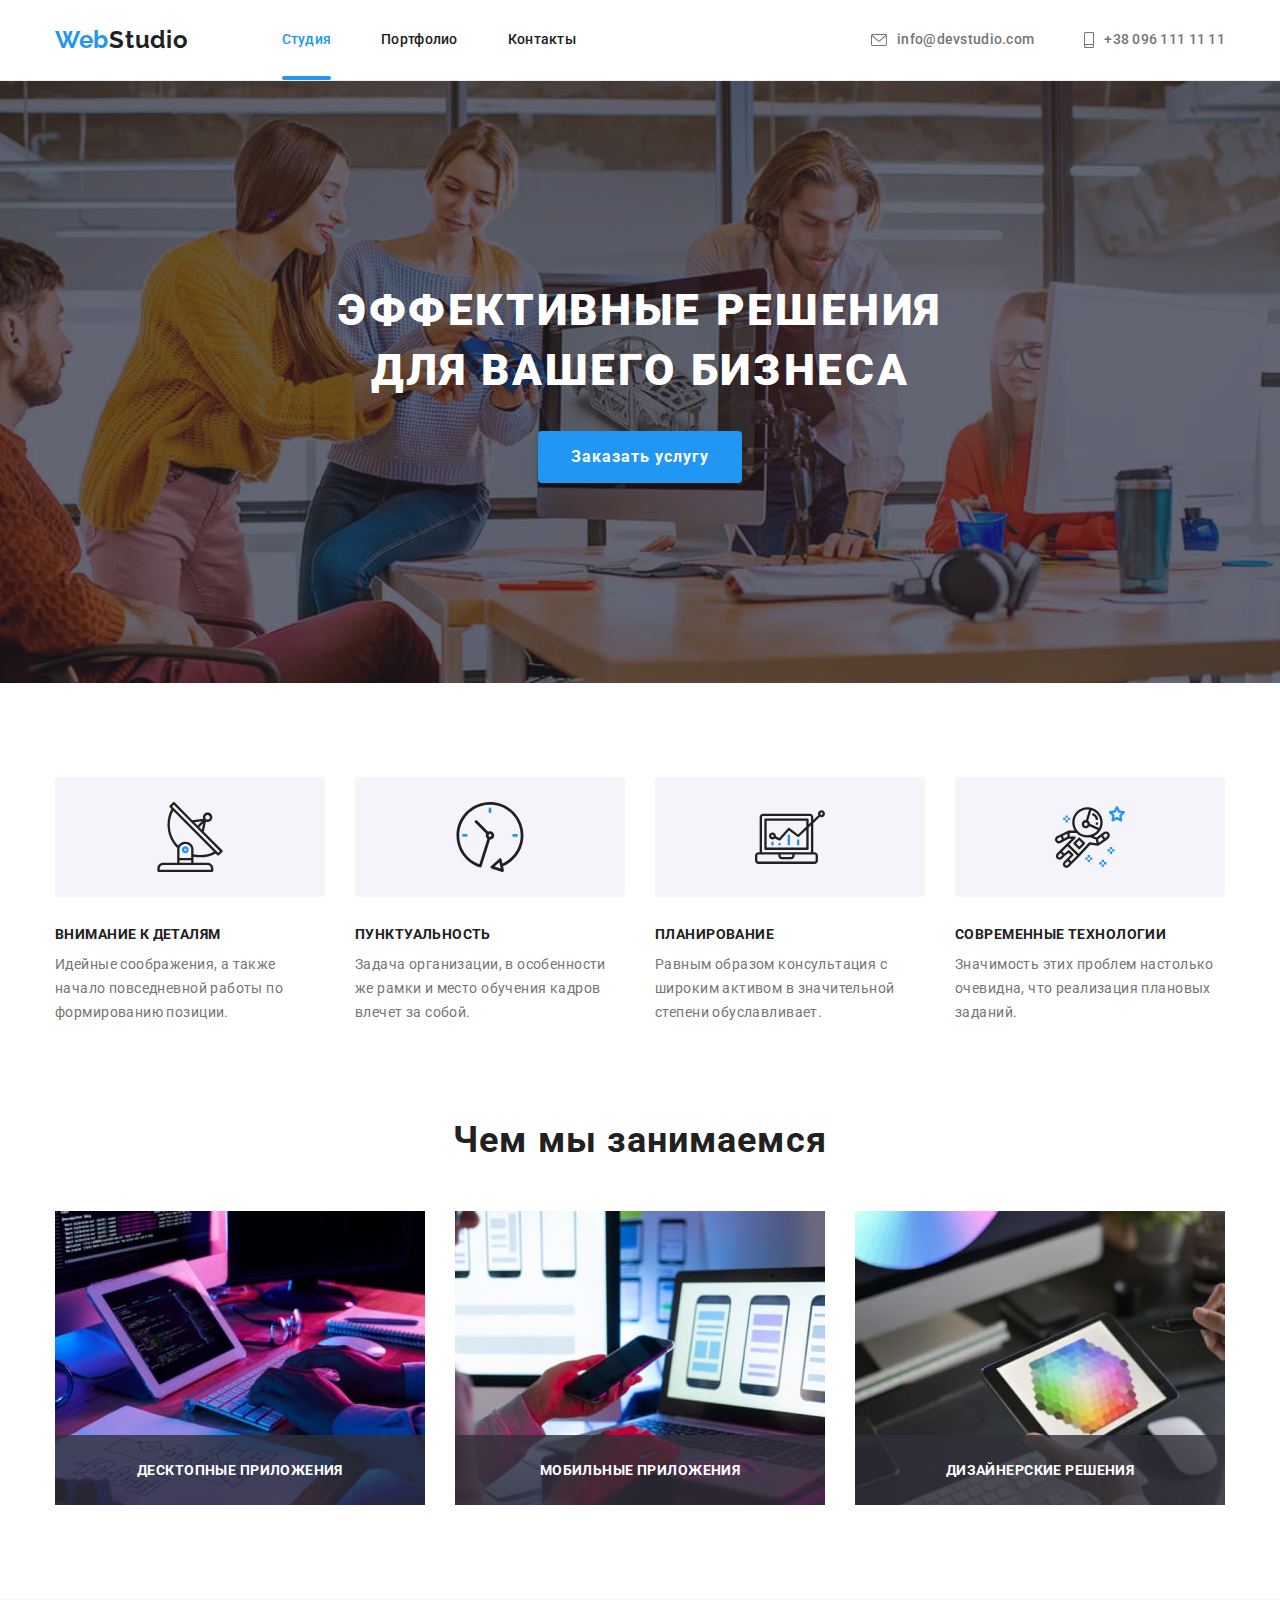
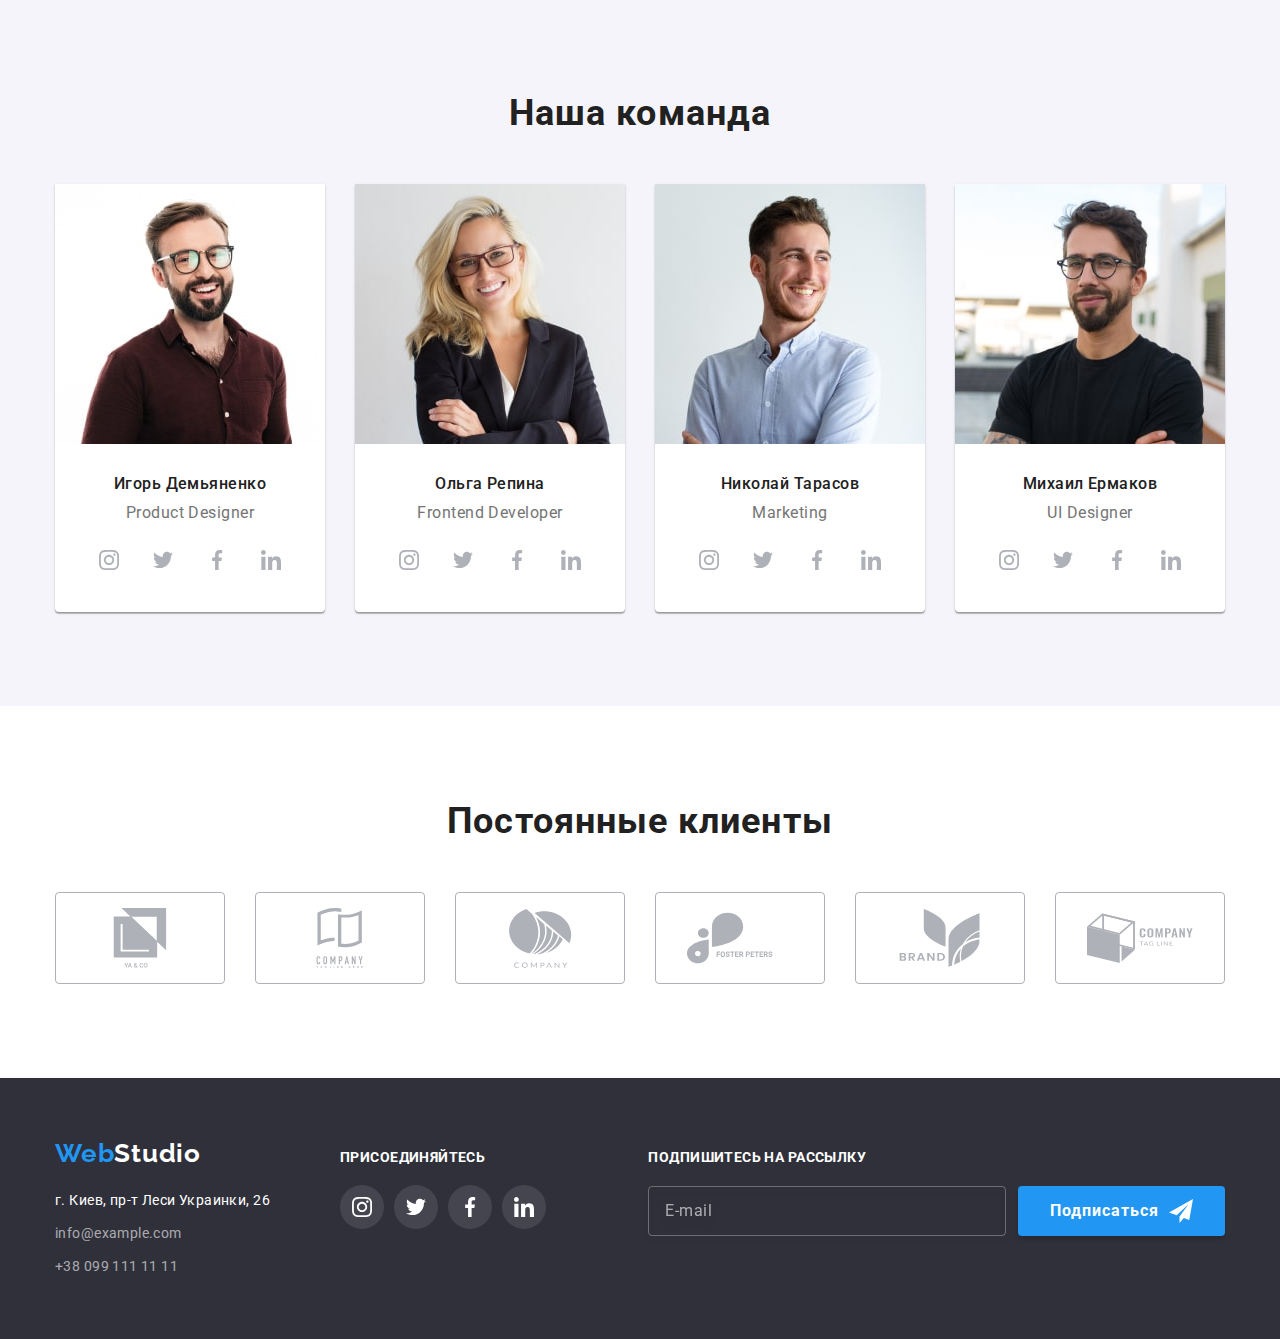
==== commit 127237ce: "add responsive team" ====
--- a/index.html
+++ b/index.html
@@ -275,13 +275,35 @@
           <h2 class="team__title">Наша команда</h2>
           <ul class="team__list list">
             <li class="team__item">
-              <img
-                class="img"
-                src="./images/team/img.jpg"
-                alt="Человек в очках и красном поло"
-                width="270"
-                height="260"
-              />
+              <picture>
+                <source
+                  srcset="
+                    ./images/team/team1-min.jpg    1x,
+                    ./images/team/team1-2x-min.jpg 2x
+                  "
+                  media="(min-width: 0px ) and (max-width: 767px)"
+                />
+                <source
+                  srcset="
+                    ./images/team/team1-354-min.jpg    1x,
+                    ./images/team/team1-354-2x-min.jpg 2x
+                  "
+                  media="(min-width: 768px) and (max-width: 1199px)"
+                />
+                <source
+                  srcset="
+                    ./images/team/team1-270-min.jpg    1x,
+                    ./images/team/team1-270-2x-min.jpg 2x
+                  "
+                  media="(min-width:1200px)"
+                />
+                <img
+                  class="img"
+                  src="./images/team/team1-min.jpg"
+                  alt="Человек в очках и красном поло"
+                  width="450"
+                />
+              </picture>
               <div class="team__information-block">
                 <h3 class="team__name">Игорь Демьяненко</h3>
                 <p lang="en" class="team__position">Product Designer</p>
@@ -324,13 +346,35 @@
               </div>
             </li>
             <li class="team__item">
-              <img
-                class="img"
-                src="./images/team/img1.jpg"
-                alt=":Женщина в черном костюме и очках"
-                width="270"
-                height="260"
-              />
+              <picture>
+                <source
+                  srcset="
+                    ./images/team/team2-min.jpg    1x,
+                    ./images/team/team2-2x-min.jpg 2x
+                  "
+                  media="(min-width: 0px ) and (max-width: 767px)"
+                />
+                <source
+                  srcset="
+                    ./images/team/team2-354-min.jpg    1x,
+                    ./images/team/team2-354-2x-min.jpg 2x
+                  "
+                  media="(min-width: 768px) and (max-width: 1199px)"
+                />
+                <source
+                  srcset="
+                    ./images/team/team2-270-min.jpg    1x,
+                    ./images/team/team2-270-2x-min.jpg 2x
+                  "
+                  media="(min-width:1200px)"
+                />
+                <img
+                  class="img"
+                  src="./images/team/team2-min.jpg"
+                  alt=":Женщина в черном костюме и очках"
+                  width="450"
+                />
+              </picture>
               <div class="team__information-block">
                 <h3 class="team__name">Ольга Репина</h3>
                 <p lang="en" class="team__position">Frontend Developer</p>
@@ -373,13 +417,36 @@
               </div>
             </li>
             <li class="team__item">
-              <img
-                class="img"
-                src="./images/team/img2.jpg"
-                alt="улыбающийся мужчина в рубашке"
-                width="270"
-                height="260"
-              />
+              <picture>
+                <source
+                  srcset="
+                    ./images/team/team3-min.jpg    1x,
+                    ./images/team/team3-2x-min.jpg 2x
+                  "
+                  media="(min-width: 0px ) and (max-width: 767px)"
+                />
+                <source
+                  srcset="
+                    ./images/team/team3-354-min.jpg    1x,
+                    ./images/team/team3-354-2x-min.jpg 2x
+                  "
+                  media="(min-width: 768px) and (max-width: 1199px)"
+                />
+                <source
+                  srcset="
+                    ./images/team/team3-270-min.jpg    1x,
+                    ./images/team/team3-270-2x-min.jpg 2x
+                  "
+                  media="(min-width:1200px)"
+                />
+
+                <img
+                  class="img"
+                  src="./images/team/team3-min.jpg"
+                  alt="улыбающийся мужчина в рубашке"
+                  width="450"
+                />
+              </picture>
               <div class="team__information-block">
                 <h3 class="team__name">Николай Тарасов</h3>
                 <p lang="en" class="team__position">Marketing</p>
@@ -422,13 +489,35 @@
               </div>
             </li>
             <li class="team__item">
-              <img
-                class="img"
-                src="./images/team/img3.jpg"
-                alt="Мужчина в черной футболке и очках"
-                width="270"
-                height="260"
-              />
+              <picture>
+                <source
+                  srcset="
+                    ./images/team/team4-min.jpg    1x,
+                    ./images/team/team4-2x-min.jpg 2x
+                  "
+                  media="(min-width: 0px ) and (max-width: 767px)"
+                />
+                <source
+                  srcset="
+                    ./images/team/team4-354-min.jpg    1x,
+                    ./images/team/team4-354-2x-min.jpg 2x
+                  "
+                  media="(min-width: 768px) and (max-width: 1199px)"
+                />
+                <source
+                  srcset="
+                    ./images/team/team4-270-min.jpg    1x,
+                    ./images/team/team4-270-2x-min.jpg 2x
+                  "
+                  media="(min-width:1200px)"
+                />
+                <img
+                  class="img"
+                  src="./images/team/team4-min.jpg"
+                  alt="Мужчина в черной футболке и очках"
+                  width="450"
+                />
+              </picture>
               <div class="team__information-block">
                 <h3 class="team__name">Михаил Ермаков</h3>
                 <p lang="en" class="team__position">UI Designer</p>
